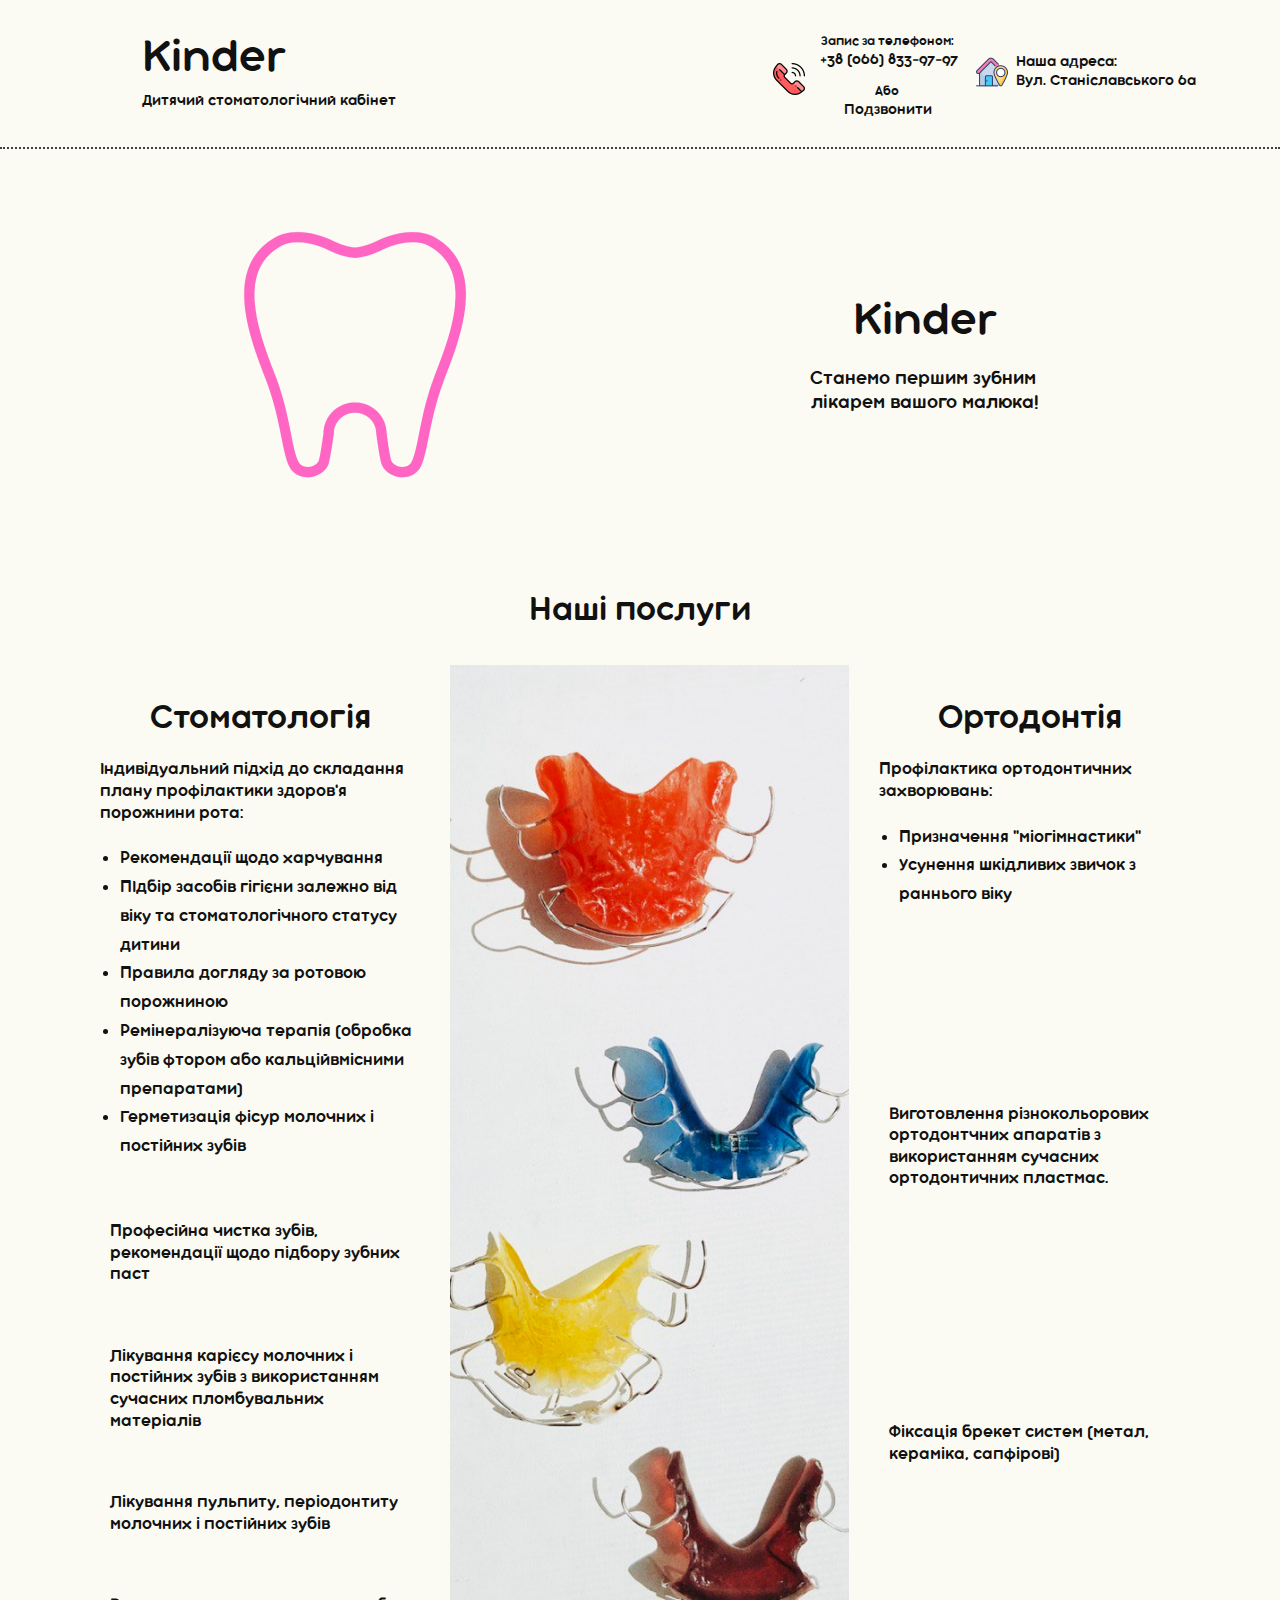
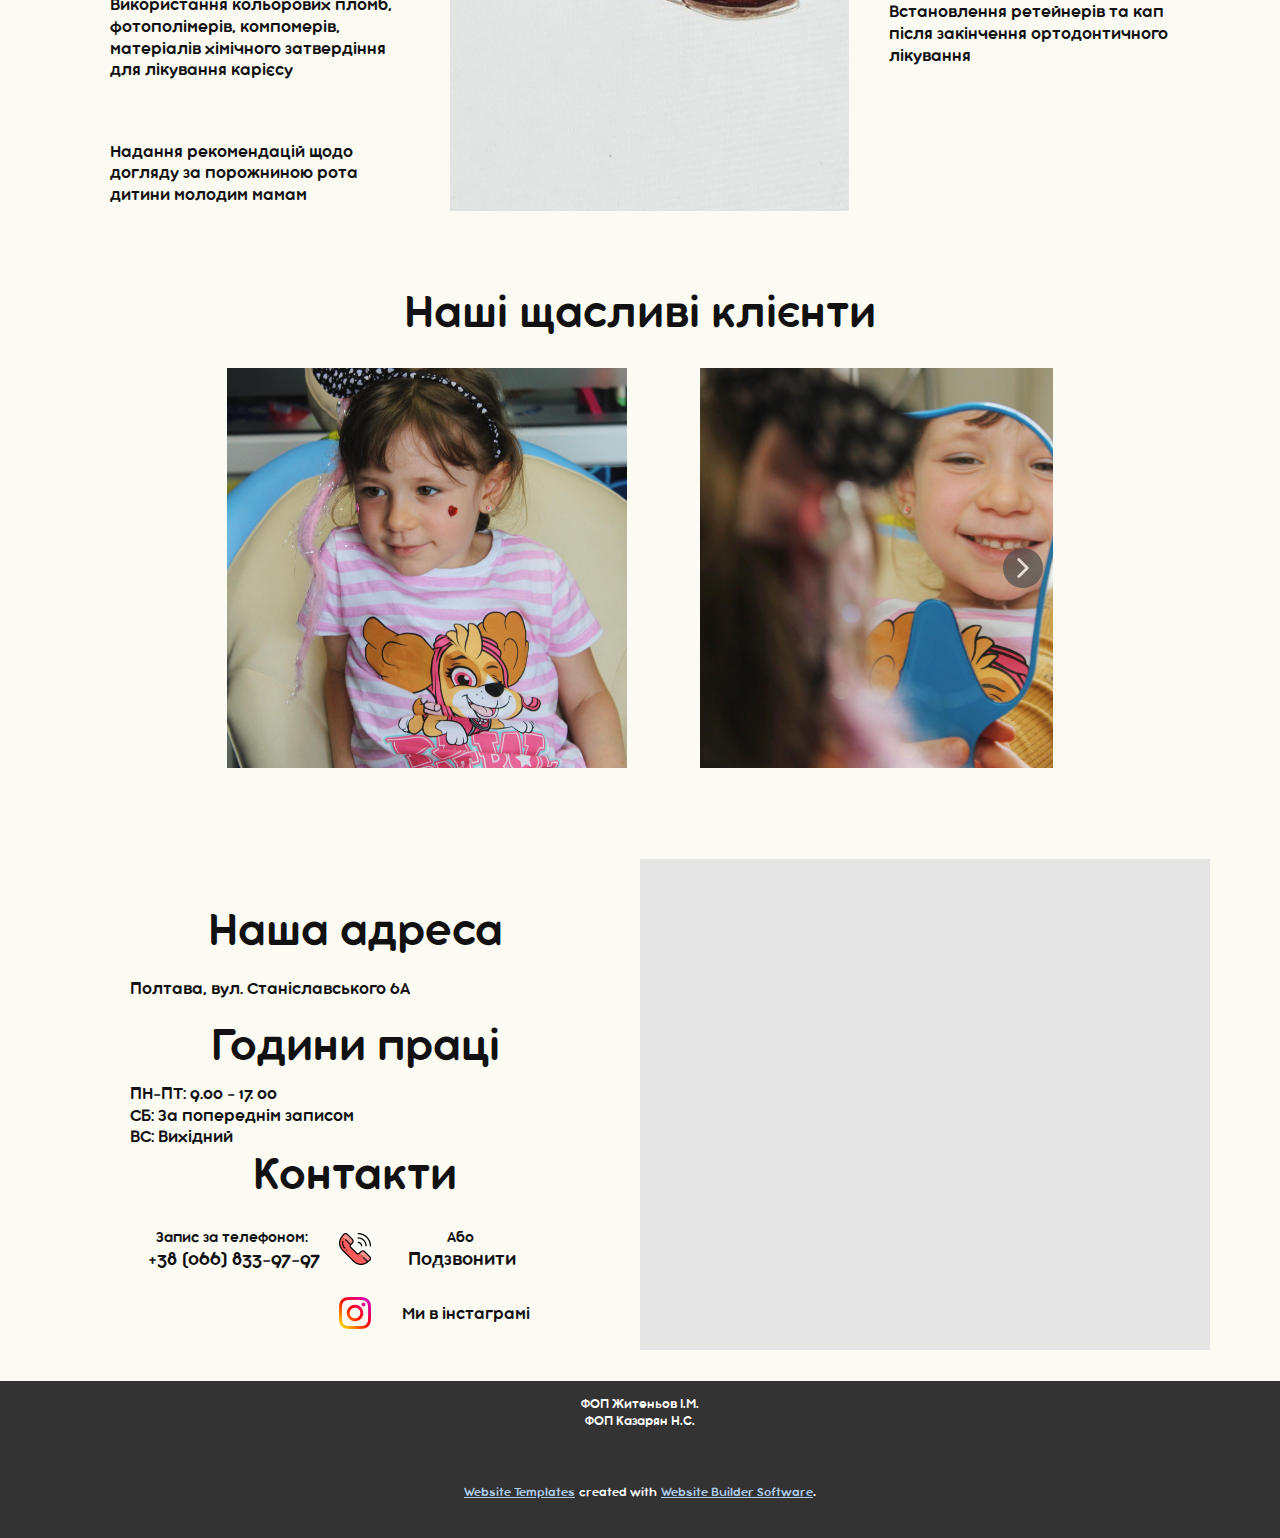
==== index.html @ f404bdfe "Kinder pl new V1.0" ====
<!DOCTYPE html>
<html style="font-size: 16px;" lang="en"><head>
    <meta name="viewport" content="width=device-width, initial-scale=1.0">
    <meta charset="utf-8">
    <meta name="keywords" content="Kinder">
    <meta name="description" content="">
    <title>Page 1</title>
    <link rel="stylesheet" href="nicepage.css" media="screen">
<link rel="stylesheet" href="Page-1.css" media="screen">
    <script class="u-script" type="text/javascript" src="jquery.js" defer=""></script>
    <script class="u-script" type="text/javascript" src="nicepage.js" defer=""></script>
    <meta name="generator" content="Nicepage 5.12.7, nicepage.com">
    
    
    
    
    
    
    <script type="application/ld+json">{
		"@context": "http://schema.org",
		"@type": "Organization",
		"name": ""
}</script>
    <meta name="theme-color" content="#478ac9">
    <meta property="og:title" content="Page 1">
    <meta property="og:type" content="website">
  <meta data-intl-tel-input-cdn-path="intlTelInput/"></head>
  <body data-home-page="Page-1.html" data-home-page-title="Page 1" class="u-body u-custom-color-1 u-xl-mode" data-lang="en"><header class="u-border-2 u-border-grey-75 u-border-no-left u-border-no-right u-border-no-top u-clearfix u-custom-color-1 u-header u-header" id="sec-b100" data-animation-name="" data-animation-duration="0" data-animation-delay="0" data-animation-direction=""><div class="u-clearfix u-sheet u-sheet-1">
        <h2 class="u-text u-text-default u-text-1">Kinder</h2>
        <a href="tel:+380668339797" class="u-active-none u-border-hover-grey-75 u-border-none u-btn u-button-style u-hover-none u-none u-text-body-color u-btn-1">
          <span style="font-size: 0.875rem;">Запис за телефоном:</span>&nbsp;<br>+38 (066) 833-97-97
        </a>
        <p class="u-text u-text-default u-text-2">
          <a class="u-active-none u-border-none u-btn u-button-link u-button-style u-hover-none u-none u-text-body-color u-btn-2" href="Page-1.html#sec-771d"> Наша адреса:&nbsp;<br>Вул. Станіславського 6а
          </a>
        </p><span class="u-file-icon u-icon u-icon-1"><img src="images/10205841.png" alt=""></span><span class="u-file-icon u-icon u-icon-2" data-href="tel:+380668339797"><img src="images/719703.png" alt=""></span>
        <a href="tel:+380668339797" class="u-active-none u-border-none u-btn u-button-style u-hidden-sm u-hidden-xs u-hover-none u-none u-text-body-color u-btn-3">
          <span style="font-size: 0.875rem;">Або&nbsp;</span>
          <br>Подзвонити
        </a>
        <p class="u-text u-text-default u-text-3">Дитячий стоматологічний кабінет</p>
      </div><style class="u-sticky-style" data-style-id="aad6">.u-sticky-fixed.u-sticky-aad6:before, .u-body.u-sticky-fixed .u-sticky-aad6:before {
borders: top right bottom left !important
}</style></header>
    <section class="u-clearfix u-section-1" id="sec-a905">
      <div class="u-clearfix u-sheet u-valign-middle-sm u-valign-middle-xs u-sheet-1">
        <div class="u-clearfix u-expanded-width u-gutter-0 u-layout-wrap u-layout-wrap-1">
          <div class="u-layout">
            <div class="u-layout-row">
              <div class="u-container-align-center-lg u-container-align-center-md u-container-align-center-sm u-container-align-center-xl u-container-style u-layout-cell u-size-30 u-layout-cell-1">
                <div class="u-container-layout u-container-layout-1">
                  <img class="u-image u-image-contain u-image-default u-preserve-proportions u-image-1" src="images/Untitleddesign2-PhotoRoom.png-PhotoRoom.png" alt="" data-image-width="500" data-image-height="500">
                </div>
              </div>
              <div class="u-container-style u-layout-cell u-size-30 u-layout-cell-2">
                <div class="u-container-layout u-container-layout-2">
                  <h2 class="u-align-center u-text u-text-default u-text-1">Kinder</h2>
                  <p class="u-align-center u-text u-text-default u-text-2">Станемо першим зубним&nbsp;<br>лікарем вашого малюка!
                  </p>
                </div>
              </div>
            </div>
          </div>
        </div>
      </div>
    </section>
    <section class="u-clearfix u-custom-color-1 u-section-2" id="sec-3118">
      <div class="u-clearfix u-sheet u-sheet-1">
        <h3 class="u-align-center u-text u-text-1">Наші послуги</h3>
        <div class="u-clearfix u-expanded-width u-gutter-0 u-layout-wrap u-layout-wrap-1">
          <div class="u-layout">
            <div class="u-layout-row">
              <div class="u-size-20">
                <div class="u-layout-col">
                  <div class="u-container-style u-layout-cell u-size-10 u-layout-cell-1">
                    <div class="u-container-layout u-valign-top-lg u-valign-top-md u-valign-top-xl u-container-layout-1">
                      <h3 class="u-align-center u-text u-text-default-lg u-text-default-md u-text-default-xl u-text-2">Стоматологія</h3>
                      <p class="u-align-left u-text u-text-3">Індивідуальний підхід до складання плану профілактики здоров'я порожнини рота:</p>
                      <ul class="u-align-left u-text u-text-4">
                        <li>Рекомендації щодо харчування</li>
                        <li>ПІдбір засобів гігієни залежно від віку та стоматологічного статусу дитини</li>
                        <li>Правила догляду за ротовою порожниною</li>
                        <li>Ремінералізуюча терапія (обробка зубів фтором або кальційвмісними препаратами)&nbsp;</li>
                        <li>Герметизація фісур молочних і постійних зубів</li>
                      </ul>
                    </div>
                  </div>
                  <div class="u-align-left u-container-style u-layout-cell u-size-10 u-layout-cell-2">
                    <div class="u-container-layout u-container-layout-2">
                      <p class="u-text u-text-5">Професійна чистка зубів, рекомендації щодо підбору зубних паст</p>
                    </div>
                  </div>
                  <div class="u-align-left u-container-style u-layout-cell u-size-10 u-layout-cell-3">
                    <div class="u-container-layout u-container-layout-3">
                      <p class="u-text u-text-6">Лікування карієсу молочних і постійних зубів з використанням сучасних пломбувальних матеріалів</p>
                    </div>
                  </div>
                  <div class="u-align-left u-container-style u-layout-cell u-size-10 u-layout-cell-4">
                    <div class="u-container-layout u-container-layout-4">
                      <p class="u-text u-text-7">Лікування пульпиту, періодонтиту молочних і постійних зубів</p>
                    </div>
                  </div>
                  <div class="u-align-left u-container-style u-layout-cell u-size-10 u-layout-cell-5">
                    <div class="u-container-layout u-container-layout-5">
                      <p class="u-text u-text-8">Використання кольорових пломб, фотополімерів, компомерів, матеріалів хімічного затвердіння для лікування карієсу</p>
                    </div>
                  </div>
                  <div class="u-align-left u-container-style u-layout-cell u-size-10 u-layout-cell-6">
                    <div class="u-container-layout u-container-layout-6">
                      <p class="u-text u-text-9">Надання рекомендацій щодо догляду за порожниною рота дитини молодим мамам</p>
                    </div>
                  </div>
                </div>
              </div>
              <div class="u-size-20-md u-size-20-sm u-size-20-xs u-size-21-lg u-size-21-xl">
                <div class="u-layout-col">
                  <div class="u-container-align-center u-container-style u-image u-layout-cell u-size-23-md u-size-23-sm u-size-23-xs u-size-60-lg u-size-60-xl u-image-1" data-image-width="720" data-image-height="1280">
                    <div class="u-container-layout u-container-layout-7"></div>
                  </div>
                </div>
              </div>
              <div class="u-size-19-lg u-size-19-xl u-size-20-md u-size-20-sm u-size-20-xs">
                <div class="u-layout-col">
                  <div class="u-container-style u-layout-cell u-size-15-lg u-size-15-xl u-size-52-md u-size-52-sm u-size-52-xs u-layout-cell-8">
                    <div class="u-container-layout u-container-layout-8">
                      <h3 class="u-align-center u-text u-text-default u-text-10">Ортодонтія</h3>
                      <p class="u-align-left u-text u-text-11">Профілактика ортодонтичних захворювань:&nbsp;<br>
                      </p>
                      <ul class="u-text u-text-12">
                        <li>Призначення "міогімнастики"</li>
                        <li>Усунення шкідливих звичок з раннього віку</li>
                      </ul>
                    </div>
                  </div>
                  <div class="u-align-left u-container-style u-layout-cell u-size-15-lg u-size-15-xl u-size-52-md u-size-52-sm u-size-52-xs u-layout-cell-9">
                    <div class="u-container-layout u-valign-top-sm u-valign-top-xs u-container-layout-9">
                      <p class="u-text u-text-13">Виготовлення різнокольорових ортодонтчних апаратів з використанням сучасних ортодонтичних пластмас.&nbsp;</p>
                    </div>
                  </div>
                  <div class="u-align-left u-container-style u-layout-cell u-size-15-lg u-size-15-xl u-size-52-md u-size-52-sm u-size-52-xs u-layout-cell-10">
                    <div class="u-container-layout u-valign-middle-lg u-valign-middle-md u-valign-middle-xl u-valign-top-sm u-container-layout-10">
                      <p class="u-text u-text-14">Фіксація брекет систем (метал, кераміка, сапфірові)&nbsp;<br>
                      </p>
                    </div>
                  </div>
                  <div class="u-align-left u-container-style u-layout-cell u-size-15-lg u-size-15-xl u-size-52-md u-size-52-sm u-size-52-xs u-layout-cell-11">
                    <div class="u-container-layout u-valign-top-xs u-container-layout-11">
                      <p class="u-text u-text-15">Встановлення ретейнерів та кап після закінчення ортодонтичного лікування</p>
                    </div>
                  </div>
                </div>
              </div>
            </div>
          </div>
        </div>
      </div>
    </section>
    <section class="u-align-center u-clearfix u-hidden-md u-section-3" id="sec-0474">
      <div class="u-clearfix u-sheet u-valign-bottom-md u-sheet-1">
        <h2 class="u-text u-text-default-lg u-text-default-md u-text-default-xl u-text-1">Наші щасливі клієнти</h2>
        <div class="u-align-center u-expanded-width-xs u-gallery u-layout-horizontal u-lightbox u-no-transition u-show-text-on-hover u-gallery-1" id="carousel-555a">
          <div class="u-gallery-inner u-gallery-inner-1" role="listbox"><div class="u-effect-fade u-effect-hover-zoom u-gallery-item u-gallery-item-1"><div class="u-back-slide" data-image-width="1440" data-image-height="1440"><img class="u-back-image u-back-image-1" src="images/354027759_279350787801307_8703280184714637219_n.jpg">
</div><div class="u-align-center-md u-align-center-sm u-align-center-xs u-container-align-center u-over-slide u-shading u-valign-bottom-md u-valign-bottom-sm u-valign-bottom-xs u-over-slide-1"></div>
</div><div class="u-effect-fade u-effect-hover-zoom u-gallery-item u-gallery-item-2"><div class="u-back-slide" data-image-width="1440" data-image-height="1440"><img class="u-back-image u-back-image-2" src="images/354556672_668059748486864_1466389338122164126_n.jpg">
</div><div class="u-align-center-md u-align-center-sm u-align-center-xs u-container-align-center u-over-slide u-shading u-valign-bottom-md u-valign-bottom-sm u-valign-bottom-xs u-over-slide-2"></div>
</div><div class="u-effect-fade u-effect-hover-zoom u-gallery-item u-gallery-item-3"><div class="u-back-slide" data-image-width="1440" data-image-height="1440"><img class="u-back-image u-back-image-3" src="images/283132141_970136013661533_9038406328041150083_n.jpg">
</div><div class="u-align-center-md u-align-center-sm u-align-center-xs u-container-align-center u-over-slide u-shading u-valign-bottom-md u-valign-bottom-sm u-valign-bottom-xs u-over-slide-3"></div>
</div><div class="u-effect-fade u-effect-hover-zoom u-gallery-item u-gallery-item-4"><div class="u-back-slide" data-image-width="1440" data-image-height="1440"><img class="u-back-image u-back-image-4" src="images/311135910_198123935948560_5092618192295646542_n.jpg">
</div><div class="u-align-center-md u-align-center-sm u-align-center-xs u-container-align-center u-over-slide u-shading u-valign-bottom-md u-valign-bottom-sm u-valign-bottom-xs u-over-slide-4"></div>
</div><div class="u-effect-fade u-effect-hover-zoom u-gallery-item u-gallery-item-5"><div class="u-back-slide" data-image-width="1440" data-image-height="1440"><img class="u-back-image u-back-image-5" src="images/338690651_6100679519974961_8354238262754269760_n.jpg">
</div><div class="u-align-center-md u-align-center-sm u-align-center-xs u-container-align-center u-over-slide u-shading u-valign-bottom-md u-valign-bottom-sm u-valign-bottom-xs u-over-slide-5"></div>
</div><div class="u-effect-fade u-effect-hover-zoom u-gallery-item u-gallery-item-6"><div class="u-back-slide" data-image-width="1440" data-image-height="1440"><img class="u-back-image u-back-image-6" src="images/241691549_375927280748869_4171497187232816584_n.jpg">
</div><div class="u-align-center-md u-align-center-sm u-align-center-xs u-container-align-center u-over-slide u-shading u-valign-bottom-md u-valign-bottom-sm u-valign-bottom-xs u-over-slide-6"></div>
</div></div>
          <a class="u-absolute-vcenter u-gallery-nav u-gallery-nav-prev u-grey-70 u-icon-circle u-opacity u-opacity-70 u-spacing-10 u-text-white u-gallery-nav-1" href="#" role="button">
            <span aria-hidden="true">
              <svg viewBox="0 0 451.847 451.847"><path d="M97.141,225.92c0-8.095,3.091-16.192,9.259-22.366L300.689,9.27c12.359-12.359,32.397-12.359,44.751,0
c12.354,12.354,12.354,32.388,0,44.748L173.525,225.92l171.903,171.909c12.354,12.354,12.354,32.391,0,44.744
c-12.354,12.365-32.386,12.365-44.745,0l-194.29-194.281C100.226,242.115,97.141,234.018,97.141,225.92z"></path></svg>
            </span>
            <span class="sr-only">
              <svg viewBox="0 0 451.847 451.847"><path d="M97.141,225.92c0-8.095,3.091-16.192,9.259-22.366L300.689,9.27c12.359-12.359,32.397-12.359,44.751,0
c12.354,12.354,12.354,32.388,0,44.748L173.525,225.92l171.903,171.909c12.354,12.354,12.354,32.391,0,44.744
c-12.354,12.365-32.386,12.365-44.745,0l-194.29-194.281C100.226,242.115,97.141,234.018,97.141,225.92z"></path></svg>
            </span>
          </a>
          <a class="u-absolute-vcenter u-gallery-nav u-gallery-nav-next u-grey-70 u-icon-circle u-opacity u-opacity-70 u-spacing-10 u-text-white u-gallery-nav-2" href="#" role="button">
            <span aria-hidden="true">
              <svg viewBox="0 0 451.846 451.847"><path d="M345.441,248.292L151.154,442.573c-12.359,12.365-32.397,12.365-44.75,0c-12.354-12.354-12.354-32.391,0-44.744
L278.318,225.92L106.409,54.017c-12.354-12.359-12.354-32.394,0-44.748c12.354-12.359,32.391-12.359,44.75,0l194.287,194.284
c6.177,6.18,9.262,14.271,9.262,22.366C354.708,234.018,351.617,242.115,345.441,248.292z"></path></svg>
            </span>
            <span class="sr-only">
              <svg viewBox="0 0 451.846 451.847"><path d="M345.441,248.292L151.154,442.573c-12.359,12.365-32.397,12.365-44.75,0c-12.354-12.354-12.354-32.391,0-44.744
L278.318,225.92L106.409,54.017c-12.354-12.359-12.354-32.394,0-44.748c12.354-12.359,32.391-12.359,44.75,0l194.287,194.284
c6.177,6.18,9.262,14.271,9.262,22.366C354.708,234.018,351.617,242.115,345.441,248.292z"></path></svg>
            </span>
          </a>
        </div>
      </div>
    </section>
    <section class="u-clearfix u-section-4" id="sec-771d">
      <div class="u-clearfix u-sheet u-valign-middle-lg u-valign-middle-md u-valign-middle-xl u-sheet-1">
        <div class="u-clearfix u-expanded-width u-gutter-0 u-layout-spacing-vertical u-layout-wrap u-layout-wrap-1">
          <div class="u-gutter-0 u-layout">
            <div class="u-layout-row">
              <div class="u-size-30">
                <div class="u-layout-col">
                  <div class="u-align-left u-container-style u-custom-color-1 u-layout-cell u-left-cell u-size-60 u-layout-cell-1">
                    <div class="u-container-layout u-container-layout-1">
                      <h2 class="u-align-center u-text u-text-1">Наша адреса</h2>
                      <p class="u-text u-text-2">Полтава, вул. Станіславського 6А</p>
                      <h2 class="u-align-center u-text u-text-3">Години праці</h2>
                      <p class="u-text u-text-4">ПН-ПТ: 9.00 - 17. 00<br>СБ: За попереднім записом<br>ВС: Вихідний
                      </p>
                      <h2 class="u-align-center u-text u-text-5">Контакти</h2>
                      <a href="tel:+380668339797" class="u-active-none u-align-center u-border-hover-grey-75 u-border-none u-btn u-button-style u-hover-none u-none u-text-body-color u-btn-1">
                        <span style="font-size: 1rem;">Запис за телефоном:</span>
                        <span style="font-size: 1rem;">&nbsp;</span>
                        <br>
                        <span style="font-size: 1.25rem;">+38 (066) 833-97-97</span>
                      </a>
                      <a href="tel:+380668339797" class="u-active-none u-align-center u-border-none u-btn u-button-style u-hidden-xs u-hover-none u-none u-btn-2">
                        <span style="font-size: 1rem;">Або&nbsp;</span>
                        <span style="font-size: 1rem;">
                          <br>
                        </span>
                        <span style="font-size: 1.25rem;">Подзвонити</span>
                      </a><span class="u-align-center u-file-icon u-icon u-icon-1" data-href="tel:+380668339797"><img src="images/719703.png" alt=""></span><span class="u-file-icon u-icon u-icon-2" data-href="https://www.instagram.com/kinder_stomatologiya_pl/" data-target="_blank"><img src="images/1384063.png" alt=""></span>
                      <p class="u-align-center u-text u-text-default u-text-6">
                        <a href="https://www.instagram.com/kinder_stomatologiya_pl/" class="u-active-none u-border-none u-btn u-button-link u-button-style u-hover-none u-none u-text-body-color u-btn-3" target="_blank">Ми в інстаграмі</a>
                      </p>
                    </div>
                  </div>
                </div>
              </div>
              <div class="u-size-30">
                <div class="u-layout-row">
                  <div class="u-align-left u-container-style u-layout-cell u-right-cell u-size-60 u-layout-cell-2">
                    <div class="u-container-layout u-container-layout-2">
                      <div class="u-align-left u-expanded u-grey-10 u-map">
                        <div class="embed-responsive">
                          <iframe class="embed-responsive-item" src="https://maps.google.com/maps?output=embed&amp;q=Stanislavs'koho%20St%2C%206%D0%90%2C%20Poltava%2C%20Poltava%20Oblast%2C%2036000&amp;z=16&amp;t=m" data-map="[base64]"></iframe>
                        </div>
                      </div>
                    </div>
                  </div>
                </div>
              </div>
            </div>
          </div>
        </div>
      </div>
    </section>
    <style class="u-overlap-style">.u-overlap:not(.u-sticky-scroll) .u-header {
background-color: #fbfbf4 !important
}</style>
    
    
    <footer class="u-align-center u-clearfix u-footer u-grey-80 u-footer" id="sec-2fd0"><div class="u-clearfix u-sheet u-valign-middle u-sheet-1">
        <p class="u-small-text u-text u-text-variant u-text-1">ФОП Житеньов І.М.<br>ФОП Казарян Н.С.
        </p>
      </div></footer>
    <section class="u-backlink u-clearfix u-grey-80">
      <a class="u-link" href="https://nicepage.com/website-templates" target="_blank">
        <span>Website Templates</span>
      </a>
      <p class="u-text">
        <span>created with</span>
      </p>
      <a class="u-link" href="" target="_blank">
        <span>Website Builder Software</span>
      </a>. 
    </section>
  
</body></html>
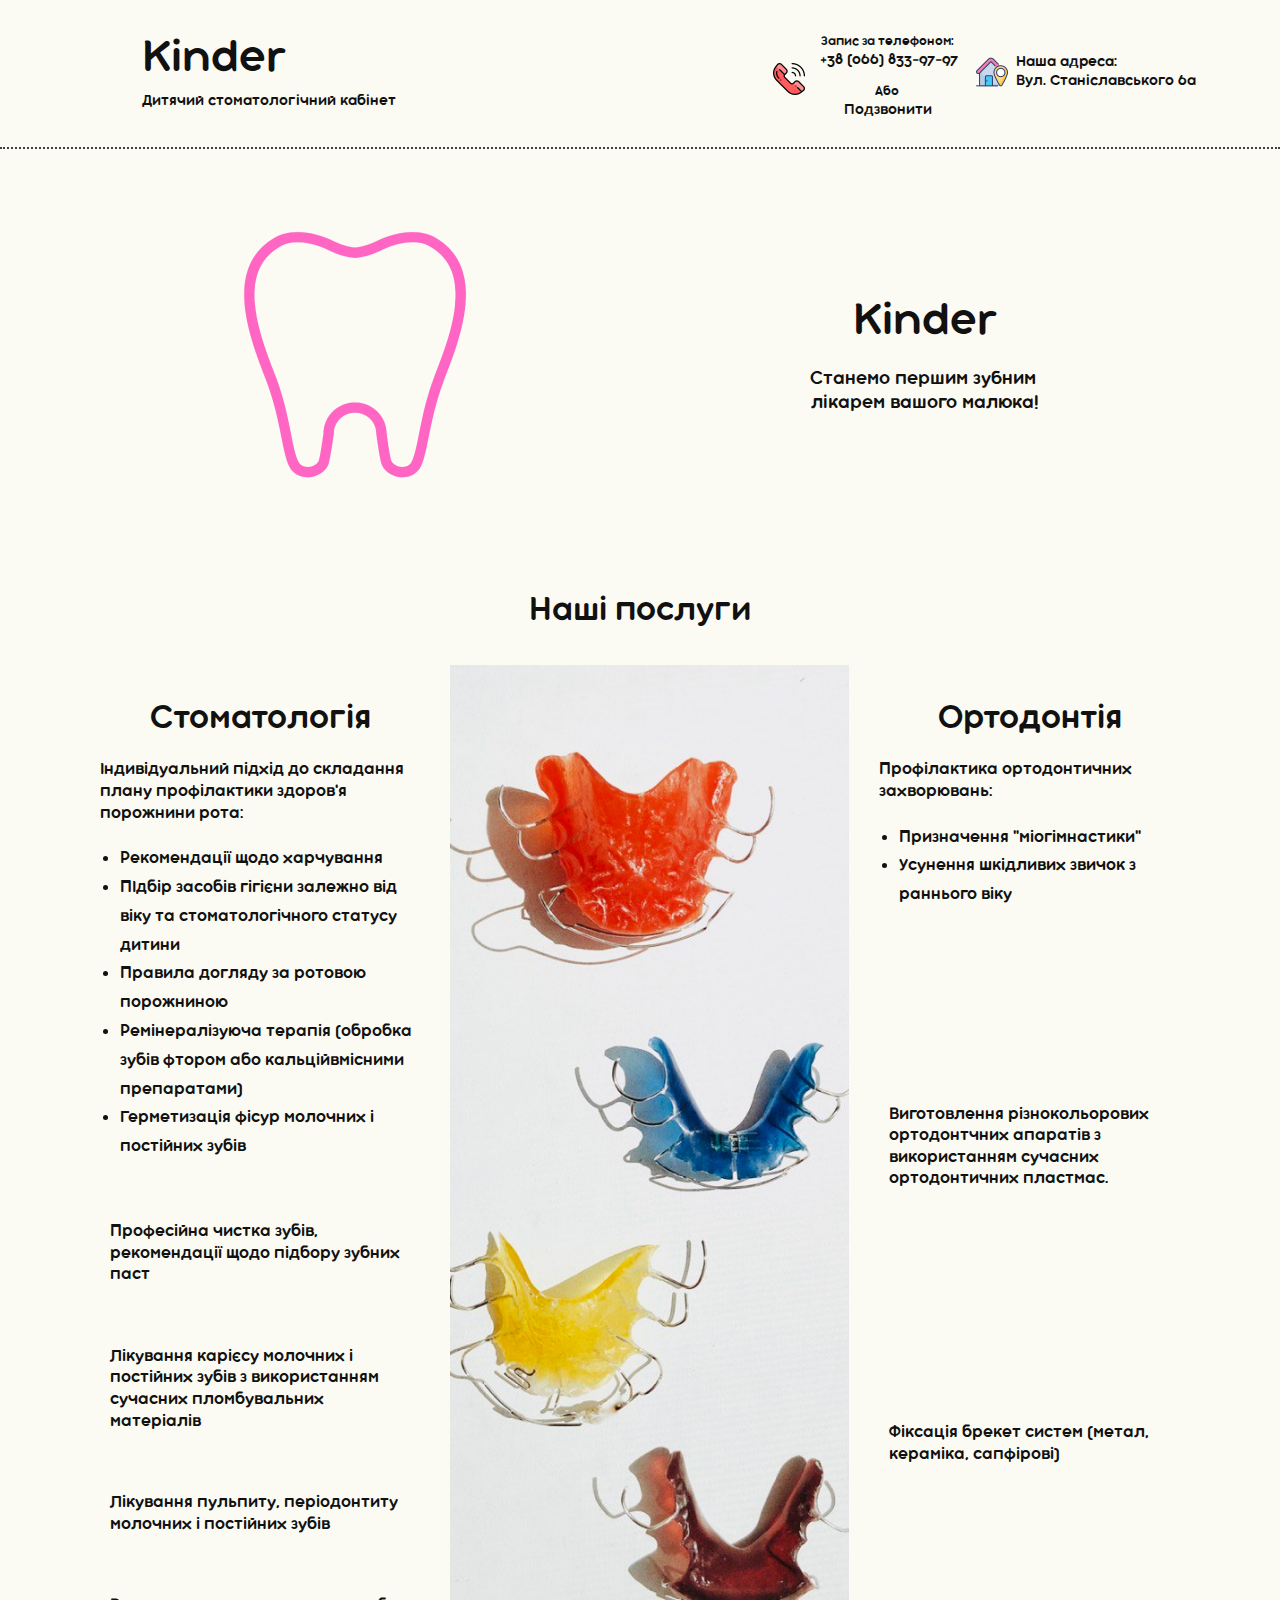
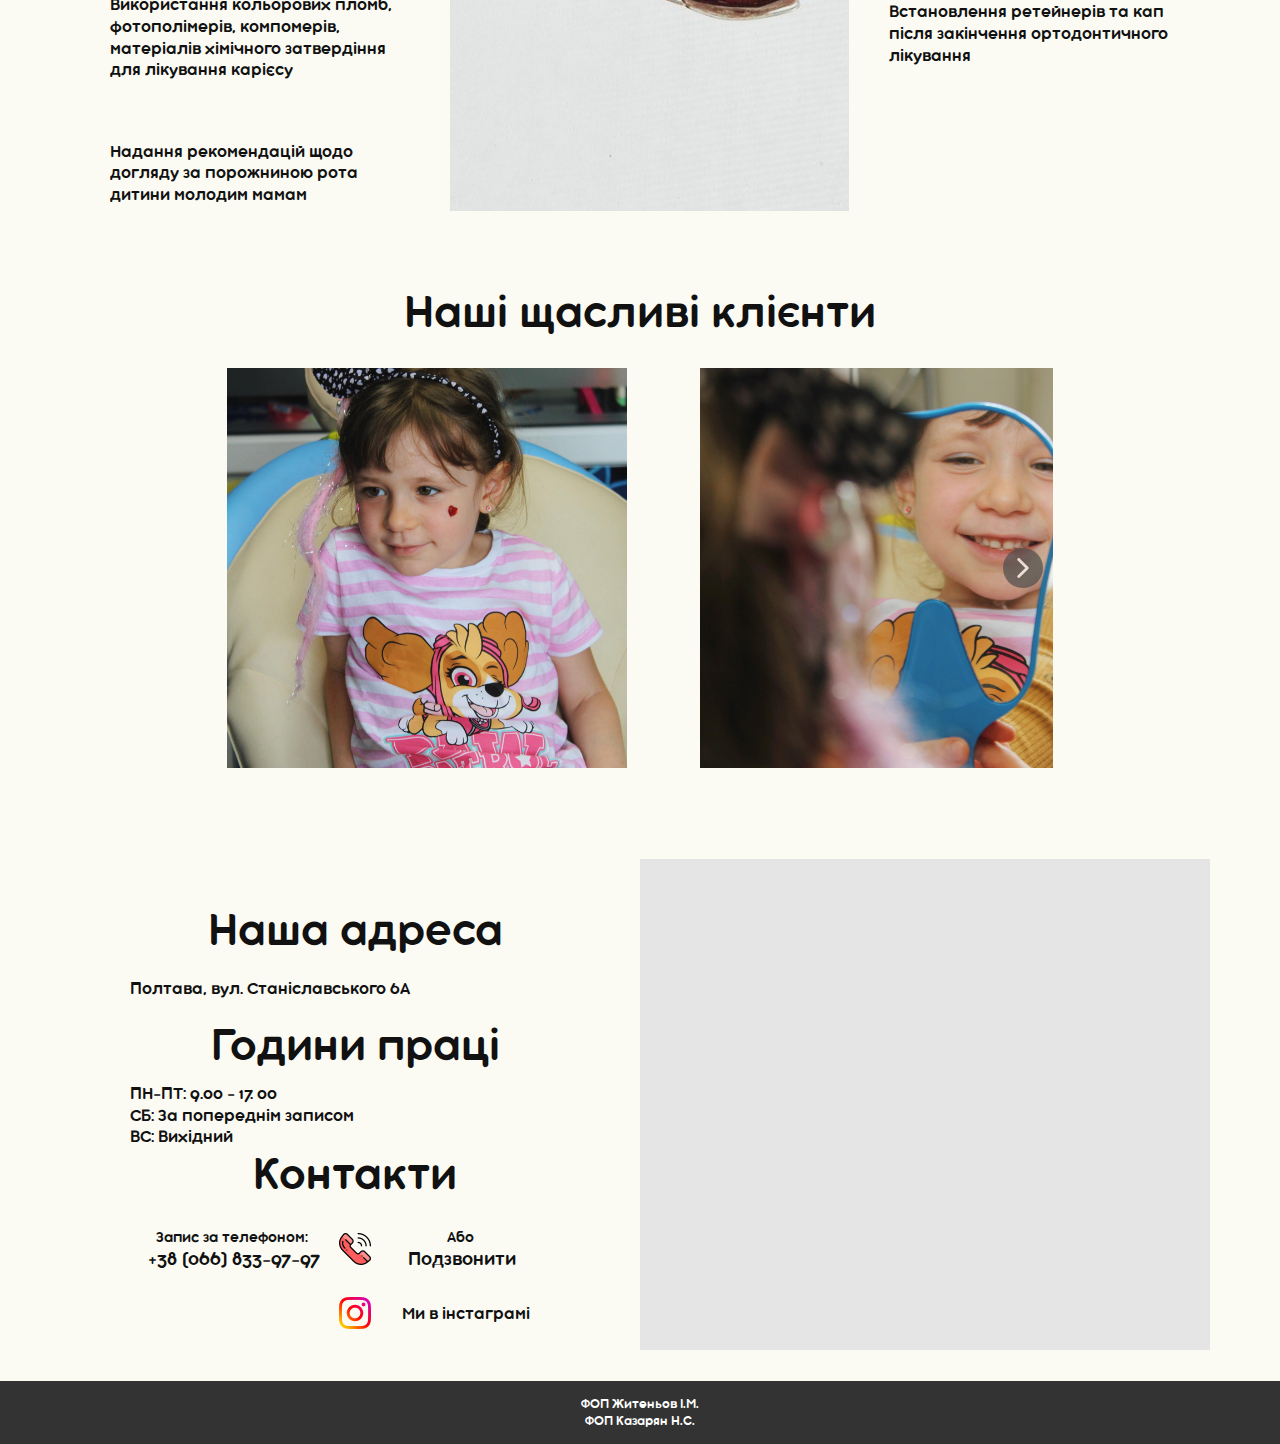
==== commit ec95719a: "Update index.html" ====
--- a/index.html
+++ b/index.html
@@ -261,16 +261,5 @@
         <p class="u-small-text u-text u-text-variant u-text-1">ФОП Житеньов І.М.<br>ФОП Казарян Н.С.
         </p>
       </div></footer>
-    <section class="u-backlink u-clearfix u-grey-80">
-      <a class="u-link" href="https://nicepage.com/website-templates" target="_blank">
-        <span>Website Templates</span>
-      </a>
-      <p class="u-text">
-        <span>created with</span>
-      </p>
-      <a class="u-link" href="" target="_blank">
-        <span>Website Builder Software</span>
-      </a>. 
-    </section>
-  
+
 </body></html>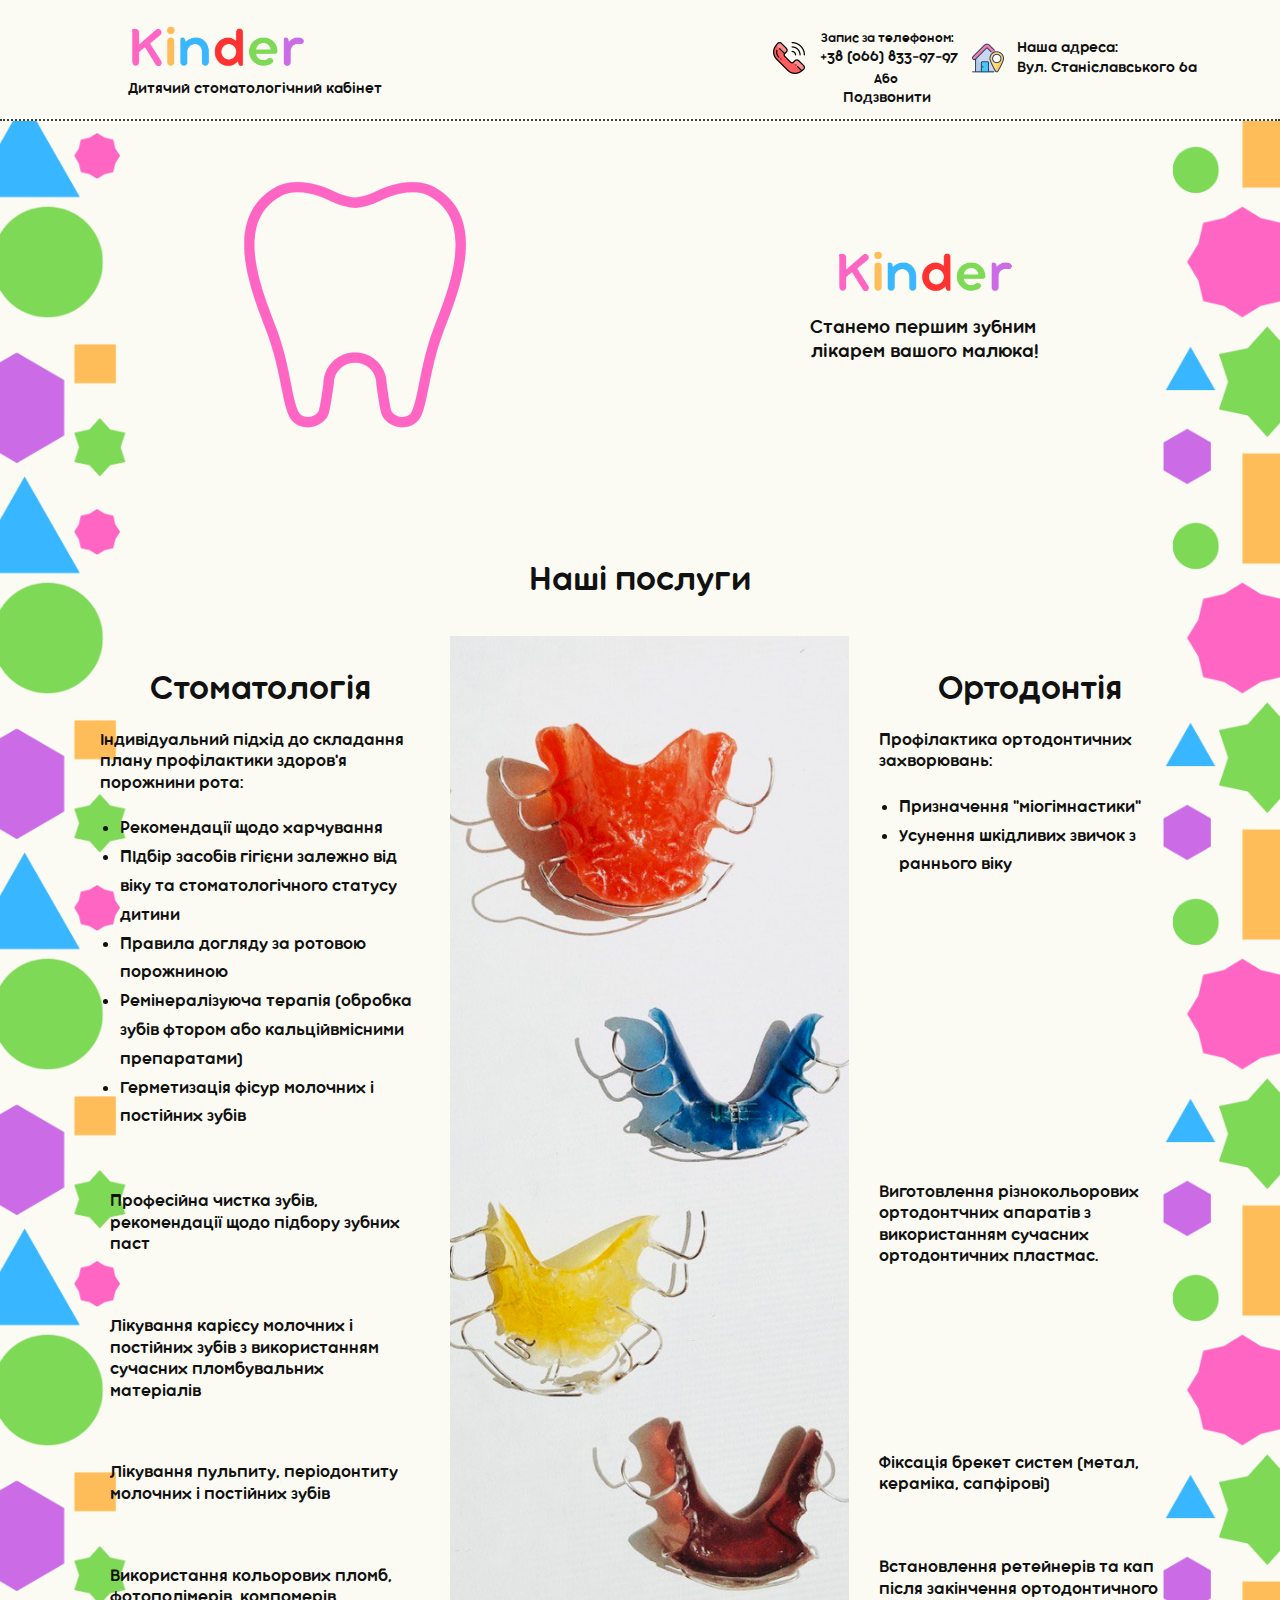
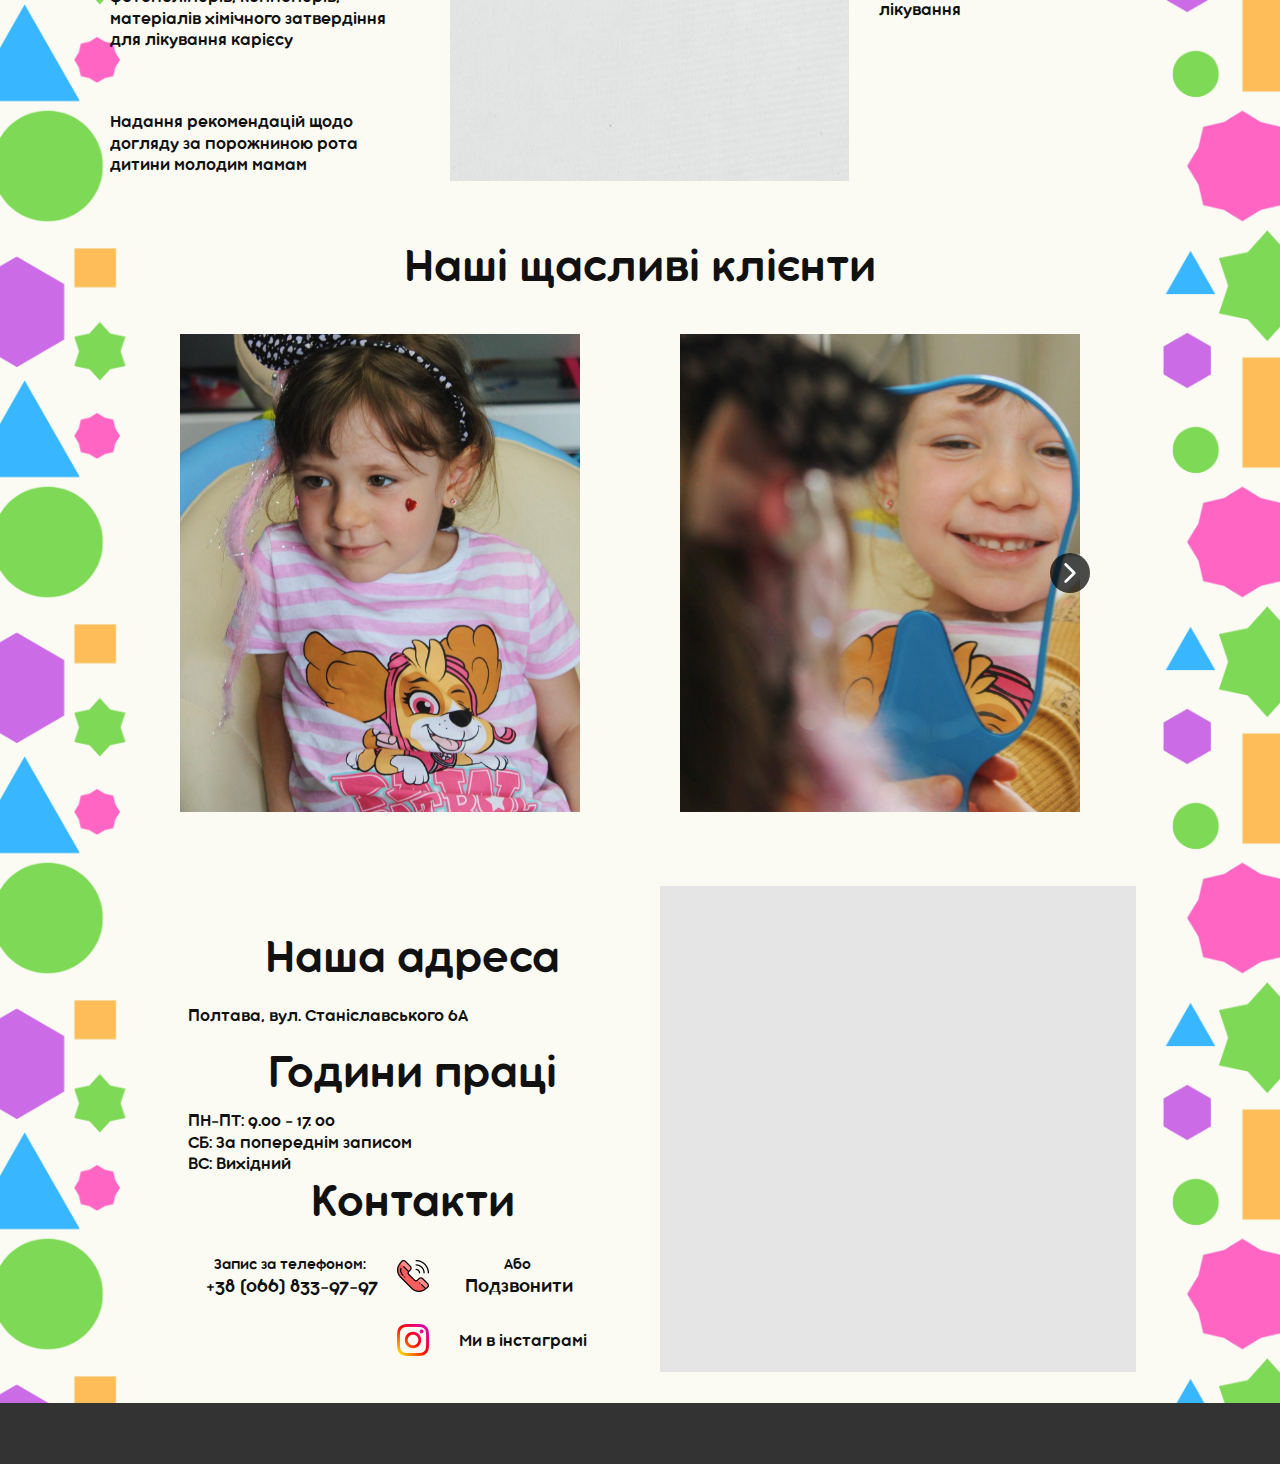
==== commit aaa8f255: "V2.0" ====
--- a/index.html
+++ b/index.html
@@ -3,13 +3,18 @@
     <meta name="viewport" content="width=device-width, initial-scale=1.0">
     <meta charset="utf-8">
     <meta name="keywords" content="Kinder">
-    <meta name="description" content="">
-    <title>Page 1</title>
+    <meta name="description" content="Kinder - стоматологія і ортодонтія для ваших дітей. Забезпечимо професійний підхід до дитини  і лікування будь-якої зубної проблеми.">
+    <title>Дитячий стоматологічний кабінет Kinder</title>
+    <link rel="icon" src="favicon.ico">
     <link rel="stylesheet" href="nicepage.css" media="screen">
-<link rel="stylesheet" href="Page-1.css" media="screen">
+<link rel="stylesheet" href="Main-page.css" media="screen">
     <script class="u-script" type="text/javascript" src="jquery.js" defer=""></script>
     <script class="u-script" type="text/javascript" src="nicepage.js" defer=""></script>
     <meta name="generator" content="Nicepage 5.12.7, nicepage.com">
+    <meta property="og:title" content="Kinder - дитяча стоматологія">
+    <meta property="og:description" content="Kinder - стоматологія і ортодонтія для ваших дітей. Забезпечимо професійний підхід до дитини і лікування будь-якої зубної проблеми.">
+    <meta property="og:image" content="images/photo_2023-07-03_12-57-31.jpg">
+    <meta property="og:url" content="kinder.pl.ua">
     
     
     
@@ -19,26 +24,25 @@
     <script type="application/ld+json">{
 		"@context": "http://schema.org",
 		"@type": "Organization",
-		"name": ""
+		"name": "Site1"
 }</script>
     <meta name="theme-color" content="#478ac9">
-    <meta property="og:title" content="Page 1">
     <meta property="og:type" content="website">
   <meta data-intl-tel-input-cdn-path="intlTelInput/"></head>
-  <body data-home-page="Page-1.html" data-home-page-title="Page 1" class="u-body u-custom-color-1 u-xl-mode" data-lang="en"><header class="u-border-2 u-border-grey-75 u-border-no-left u-border-no-right u-border-no-top u-clearfix u-custom-color-1 u-header u-header" id="sec-b100" data-animation-name="" data-animation-duration="0" data-animation-delay="0" data-animation-direction=""><div class="u-clearfix u-sheet u-sheet-1">
-        <h2 class="u-text u-text-default u-text-1">Kinder</h2>
+  <body data-home-page="Main-page.html" data-home-page-title="Main page" class="u-body u-image u-image-contain u-xl-mode" data-lang="en" style="background-position: 50% 50%; background-attachment: scroll; background-image: url(&quot;images/Untitleddesign4.png&quot;);"><header class="u-border-2 u-border-grey-75 u-border-no-left u-border-no-right u-border-no-top u-clearfix u-custom-color-1 u-header u-header" id="sec-b100" data-animation-name="" data-animation-duration="0" data-animation-delay="0" data-animation-direction=""><div class="u-clearfix u-sheet u-sheet-1">
         <a href="tel:+380668339797" class="u-active-none u-border-hover-grey-75 u-border-none u-btn u-button-style u-hover-none u-none u-text-body-color u-btn-1">
           <span style="font-size: 0.875rem;">Запис за телефоном:</span>&nbsp;<br>+38 (066) 833-97-97
         </a>
-        <p class="u-text u-text-default u-text-2">
-          <a class="u-active-none u-border-none u-btn u-button-link u-button-style u-hover-none u-none u-text-body-color u-btn-2" href="Page-1.html#sec-771d"> Наша адреса:&nbsp;<br>Вул. Станіславського 6а
+        <p class="u-text u-text-default u-text-1">
+          <a class="u-active-none u-border-none u-btn u-button-link u-button-style u-hover-none u-none u-text-body-color u-btn-2" href="Main-page.html#sec-771d"> Наша адреса:&nbsp;<br>Вул. Станіславського 6а
           </a>
         </p><span class="u-file-icon u-icon u-icon-1"><img src="images/10205841.png" alt=""></span><span class="u-file-icon u-icon u-icon-2" data-href="tel:+380668339797"><img src="images/719703.png" alt=""></span>
         <a href="tel:+380668339797" class="u-active-none u-border-none u-btn u-button-style u-hidden-sm u-hidden-xs u-hover-none u-none u-text-body-color u-btn-3">
           <span style="font-size: 0.875rem;">Або&nbsp;</span>
           <br>Подзвонити
         </a>
-        <p class="u-text u-text-default u-text-3">Дитячий стоматологічний кабінет</p>
+        <p class="u-text u-text-default u-text-2">Дитячий стоматологічний кабінет</p>
+        <img class="u-image u-image-default u-image-1" src="images/shot_230705_000042.png" alt="" data-image-width="303" data-image-height="72">
       </div><style class="u-sticky-style" data-style-id="aad6">.u-sticky-fixed.u-sticky-aad6:before, .u-body.u-sticky-fixed .u-sticky-aad6:before {
 borders: top right bottom left !important
 }</style></header>
@@ -47,15 +51,15 @@
         <div class="u-clearfix u-expanded-width u-gutter-0 u-layout-wrap u-layout-wrap-1">
           <div class="u-layout">
             <div class="u-layout-row">
-              <div class="u-container-align-center-lg u-container-align-center-md u-container-align-center-sm u-container-align-center-xl u-container-style u-layout-cell u-size-30 u-layout-cell-1">
-                <div class="u-container-layout u-container-layout-1">
+              <div class="u-container-align-center u-container-style u-layout-cell u-size-30 u-layout-cell-1">
+                <div class="u-container-layout u-valign-top-sm u-valign-top-xs u-container-layout-1">
                   <img class="u-image u-image-contain u-image-default u-preserve-proportions u-image-1" src="images/Untitleddesign2-PhotoRoom.png-PhotoRoom.png" alt="" data-image-width="500" data-image-height="500">
                 </div>
               </div>
               <div class="u-container-style u-layout-cell u-size-30 u-layout-cell-2">
                 <div class="u-container-layout u-container-layout-2">
-                  <h2 class="u-align-center u-text u-text-default u-text-1">Kinder</h2>
-                  <p class="u-align-center u-text u-text-default u-text-2">Станемо першим зубним&nbsp;<br>лікарем вашого малюка!
+                  <img class="u-image u-image-default u-preserve-proportions u-image-2" src="images/shot_230705_000042.png" alt="" data-image-width="303" data-image-height="72">
+                  <p class="u-align-center u-text u-text-default u-text-1">Станемо першим зубним&nbsp;<br>лікарем вашого малюка!
                   </p>
                 </div>
               </div>
@@ -64,17 +68,17 @@
         </div>
       </div>
     </section>
-    <section class="u-clearfix u-custom-color-1 u-section-2" id="sec-3118">
+    <section class="skrollable u-clearfix u-section-2" id="sec-3118">
       <div class="u-clearfix u-sheet u-sheet-1">
         <h3 class="u-align-center u-text u-text-1">Наші послуги</h3>
-        <div class="u-clearfix u-expanded-width u-gutter-0 u-layout-wrap u-layout-wrap-1">
+        <div class="u-align-center-sm u-align-center-xs u-clearfix u-expanded-width-xl u-gutter-0 u-layout-wrap u-layout-wrap-1">
           <div class="u-layout">
             <div class="u-layout-row">
               <div class="u-size-20">
                 <div class="u-layout-col">
                   <div class="u-container-style u-layout-cell u-size-10 u-layout-cell-1">
-                    <div class="u-container-layout u-valign-top-lg u-valign-top-md u-valign-top-xl u-container-layout-1">
-                      <h3 class="u-align-center u-text u-text-default-lg u-text-default-md u-text-default-xl u-text-2">Стоматологія</h3>
+                    <div class="u-container-layout u-valign-top u-container-layout-1">
+                      <h3 class="u-align-center u-text u-text-default u-text-2">Стоматологія</h3>
                       <p class="u-align-left u-text u-text-3">Індивідуальний підхід до складання плану профілактики здоров'я порожнини рота:</p>
                       <ul class="u-align-left u-text u-text-4">
                         <li>Рекомендації щодо харчування</li>
@@ -114,14 +118,14 @@
               </div>
               <div class="u-size-20-md u-size-20-sm u-size-20-xs u-size-21-lg u-size-21-xl">
                 <div class="u-layout-col">
-                  <div class="u-container-align-center u-container-style u-image u-layout-cell u-size-23-md u-size-23-sm u-size-23-xs u-size-60-lg u-size-60-xl u-image-1" data-image-width="720" data-image-height="1280">
+                  <div class="u-container-align-center u-container-style u-image u-layout-cell u-size-60 u-image-1" data-image-width="720" data-image-height="1280">
                     <div class="u-container-layout u-container-layout-7"></div>
                   </div>
                 </div>
               </div>
               <div class="u-size-19-lg u-size-19-xl u-size-20-md u-size-20-sm u-size-20-xs">
                 <div class="u-layout-col">
-                  <div class="u-container-style u-layout-cell u-size-15-lg u-size-15-xl u-size-52-md u-size-52-sm u-size-52-xs u-layout-cell-8">
+                  <div class="u-container-style u-layout-cell u-size-15 u-layout-cell-8">
                     <div class="u-container-layout u-container-layout-8">
                       <h3 class="u-align-center u-text u-text-default u-text-10">Ортодонтія</h3>
                       <p class="u-align-left u-text u-text-11">Профілактика ортодонтичних захворювань:&nbsp;<br>
@@ -132,20 +136,20 @@
                       </ul>
                     </div>
                   </div>
-                  <div class="u-align-left u-container-style u-layout-cell u-size-15-lg u-size-15-xl u-size-52-md u-size-52-sm u-size-52-xs u-layout-cell-9">
-                    <div class="u-container-layout u-valign-top-sm u-valign-top-xs u-container-layout-9">
-                      <p class="u-text u-text-13">Виготовлення різнокольорових ортодонтчних апаратів з використанням сучасних ортодонтичних пластмас.&nbsp;</p>
-                    </div>
-                  </div>
-                  <div class="u-align-left u-container-style u-layout-cell u-size-15-lg u-size-15-xl u-size-52-md u-size-52-sm u-size-52-xs u-layout-cell-10">
-                    <div class="u-container-layout u-valign-middle-lg u-valign-middle-md u-valign-middle-xl u-valign-top-sm u-container-layout-10">
-                      <p class="u-text u-text-14">Фіксація брекет систем (метал, кераміка, сапфірові)&nbsp;<br>
-                      </p>
-                    </div>
-                  </div>
-                  <div class="u-align-left u-container-style u-layout-cell u-size-15-lg u-size-15-xl u-size-52-md u-size-52-sm u-size-52-xs u-layout-cell-11">
-                    <div class="u-container-layout u-valign-top-xs u-container-layout-11">
-                      <p class="u-text u-text-15">Встановлення ретейнерів та кап після закінчення ортодонтичного лікування</p>
+                  <div class="u-align-left u-container-style u-layout-cell u-size-15 u-layout-cell-9">
+                    <div class="u-container-layout u-container-layout-9">
+                      <p class="u-align-left u-text u-text-13">Виготовлення різнокольорових ортодонтчних апаратів з використанням сучасних ортодонтичних пластмас.&nbsp;</p>
+                    </div>
+                  </div>
+                  <div class="u-align-left u-container-style u-layout-cell u-size-15 u-layout-cell-10">
+                    <div class="u-container-layout u-container-layout-10">
+                      <p class="u-align-left u-text u-text-14">Фіксація брекет систем (метал, кераміка, сапфірові)&nbsp;<br>
+                      </p>
+                    </div>
+                  </div>
+                  <div class="u-align-left u-container-style u-layout-cell u-size-15 u-layout-cell-11">
+                    <div class="u-container-layout u-container-layout-11">
+                      <p class="u-align-left u-text u-text-15">Встановлення ретейнерів та кап після закінчення ортодонтичного лікування</p>
                     </div>
                   </div>
                 </div>
@@ -156,8 +160,8 @@
       </div>
     </section>
     <section class="u-align-center u-clearfix u-hidden-md u-section-3" id="sec-0474">
-      <div class="u-clearfix u-sheet u-valign-bottom-md u-sheet-1">
-        <h2 class="u-text u-text-default-lg u-text-default-md u-text-default-xl u-text-1">Наші щасливі клієнти</h2>
+      <div class="u-clearfix u-sheet u-sheet-1">
+        <h2 class="u-align-center u-text u-text-default-lg u-text-default-md u-text-default-xl u-text-1">Наші щасливі клієнти</h2>
         <div class="u-align-center u-expanded-width-xs u-gallery u-layout-horizontal u-lightbox u-no-transition u-show-text-on-hover u-gallery-1" id="carousel-555a">
           <div class="u-gallery-inner u-gallery-inner-1" role="listbox"><div class="u-effect-fade u-effect-hover-zoom u-gallery-item u-gallery-item-1"><div class="u-back-slide" data-image-width="1440" data-image-height="1440"><img class="u-back-image u-back-image-1" src="images/354027759_279350787801307_8703280184714637219_n.jpg">
 </div><div class="u-align-center-md u-align-center-sm u-align-center-xs u-container-align-center u-over-slide u-shading u-valign-bottom-md u-valign-bottom-sm u-valign-bottom-xs u-over-slide-1"></div>
@@ -172,7 +176,7 @@
 </div><div class="u-effect-fade u-effect-hover-zoom u-gallery-item u-gallery-item-6"><div class="u-back-slide" data-image-width="1440" data-image-height="1440"><img class="u-back-image u-back-image-6" src="images/241691549_375927280748869_4171497187232816584_n.jpg">
 </div><div class="u-align-center-md u-align-center-sm u-align-center-xs u-container-align-center u-over-slide u-shading u-valign-bottom-md u-valign-bottom-sm u-valign-bottom-xs u-over-slide-6"></div>
 </div></div>
-          <a class="u-absolute-vcenter u-gallery-nav u-gallery-nav-prev u-grey-70 u-icon-circle u-opacity u-opacity-70 u-spacing-10 u-text-white u-gallery-nav-1" href="#" role="button">
+          <a class="u-absolute-vcenter u-black u-gallery-nav u-gallery-nav-prev u-icon-circle u-opacity u-opacity-70 u-spacing-10 u-text-white u-gallery-nav-1" href="#" role="button">
             <span aria-hidden="true">
               <svg viewBox="0 0 451.847 451.847"><path d="M97.141,225.92c0-8.095,3.091-16.192,9.259-22.366L300.689,9.27c12.359-12.359,32.397-12.359,44.751,0
 c12.354,12.354,12.354,32.388,0,44.748L173.525,225.92l171.903,171.909c12.354,12.354,12.354,32.391,0,44.744
@@ -184,7 +188,7 @@
 c-12.354,12.365-32.386,12.365-44.745,0l-194.29-194.281C100.226,242.115,97.141,234.018,97.141,225.92z"></path></svg>
             </span>
           </a>
-          <a class="u-absolute-vcenter u-gallery-nav u-gallery-nav-next u-grey-70 u-icon-circle u-opacity u-opacity-70 u-spacing-10 u-text-white u-gallery-nav-2" href="#" role="button">
+          <a class="u-absolute-vcenter u-black u-gallery-nav u-gallery-nav-next u-icon-circle u-opacity u-opacity-70 u-spacing-10 u-text-white u-gallery-nav-2" href="#" role="button">
             <span aria-hidden="true">
               <svg viewBox="0 0 451.846 451.847"><path d="M345.441,248.292L151.154,442.573c-12.359,12.365-32.397,12.365-44.75,0c-12.354-12.354-12.354-32.391,0-44.744
 L278.318,225.92L106.409,54.017c-12.354-12.359-12.354-32.394,0-44.748c12.354-12.359,32.391-12.359,44.75,0l194.287,194.284
@@ -200,8 +204,8 @@
       </div>
     </section>
     <section class="u-clearfix u-section-4" id="sec-771d">
-      <div class="u-clearfix u-sheet u-valign-middle-lg u-valign-middle-md u-valign-middle-xl u-sheet-1">
-        <div class="u-clearfix u-expanded-width u-gutter-0 u-layout-spacing-vertical u-layout-wrap u-layout-wrap-1">
+      <div class="u-clearfix u-sheet u-sheet-1">
+        <div class="u-align-center u-clearfix u-gutter-0 u-layout-spacing-vertical u-layout-wrap u-layout-wrap-1">
           <div class="u-gutter-0 u-layout">
             <div class="u-layout-row">
               <div class="u-size-30">
@@ -238,7 +242,7 @@
                 <div class="u-layout-row">
                   <div class="u-align-left u-container-style u-layout-cell u-right-cell u-size-60 u-layout-cell-2">
                     <div class="u-container-layout u-container-layout-2">
-                      <div class="u-align-left u-expanded u-grey-10 u-map">
+                      <div class="u-align-left u-expanded u-grey-10 u-map u-map-1">
                         <div class="embed-responsive">
                           <iframe class="embed-responsive-item" src="https://maps.google.com/maps?output=embed&amp;q=Stanislavs'koho%20St%2C%206%D0%90%2C%20Poltava%2C%20Poltava%20Oblast%2C%2036000&amp;z=16&amp;t=m" data-map="[base64]"></iframe>
                         </div>
@@ -257,9 +261,6 @@
 }</style>
     
     
-    <footer class="u-align-center u-clearfix u-footer u-grey-80 u-footer" id="sec-2fd0"><div class="u-clearfix u-sheet u-valign-middle u-sheet-1">
-        <p class="u-small-text u-text u-text-variant u-text-1">ФОП Житеньов І.М.<br>ФОП Казарян Н.С.
-        </p>
-      </div></footer>
-
+    <footer class="u-align-center u-clearfix u-footer u-grey-80 u-footer" id="sec-2fd0"><div class="u-clearfix u-sheet u-sheet-1"></div></footer>
+  
 </body></html>--- a/nicepage.css
+++ b/nicepage.css
@@ -40926,6 +40926,420 @@
         }
 
         
+        
+        .u-custom-color-2,
+        .u-body.u-custom-color-2,
+        section.u-custom-color-2:before,
+        .u-custom-color-2 > .u-container-layout:before,
+        .u-custom-color-2 > .u-inner-container-layout:before,
+        .u-custom-color-2.u-sidenav:before,
+        .u-container-layout.u-container-layout.u-custom-color-2:before,
+        .u-table-alt-custom-color-2 tr:nth-child(even)
+        {
+            color: #ffffff;
+            background-color: #ff66c4;
+        }
+
+        .u-input.u-custom-color-2,
+        .u-field-input.u-custom-color-2,
+        .u-button-style.u-custom-color-2,
+        .u-button-style.u-custom-color-2[class*="u-border-"]
+        {
+            color: #ffffff !important;
+            background-color: #ff66c4 !important;
+        }
+
+        .u-button-style.u-custom-color-2:hover,
+        .u-button-style.u-custom-color-2[class*="u-border-"]:hover,
+        .u-button-style.u-custom-color-2:focus,
+        .u-button-style.u-custom-color-2[class*="u-border-"]:focus,
+        .u-button-style.u-button-style.u-custom-color-2:active,
+        .u-button-style.u-button-style.u-custom-color-2[class*="u-border-"]:active,
+        .u-button-style.u-button-style.u-custom-color-2.active,
+        .u-button-style.u-button-style.u-custom-color-2[class*="u-border-"].active,
+        li.active > .u-button-style.u-button-style.u-custom-color-2,
+        li.active > .u-button-style.u-button-style.u-custom-color-2[class*="u-border-"]
+        {
+            color: #ffffff !important;
+            background-color: #ff42b6 !important;
+        }
+
+        .u-hover-custom-color-2:hover,
+        .u-hover-custom-color-2[class*="u-border-"]:hover,
+        .u-hover-custom-color-2:focus,
+        .u-hover-custom-color-2[class*="u-border-"]:focus,
+        .u-active-custom-color-2.u-active.u-active,
+        .u-active-custom-color-2[class*="u-border-"].u-active.u-active,
+        a.u-button-style.u-hover-custom-color-2:hover,
+        a.u-button-style.u-hover-custom-color-2[class*="u-border-"]:hover,
+        a.u-button-style:hover > .u-hover-custom-color-2,
+        a.u-button-style:hover > .u-hover-custom-color-2[class*="u-border-"],
+        a.u-button-style.u-hover-custom-color-2:focus,
+        a.u-button-style.u-hover-custom-color-2[class*="u-border-"]:focus,
+        a.u-button-style.u-button-style.u-active-custom-color-2:active,
+        a.u-button-style.u-button-style.u-active-custom-color-2[class*="u-border-"]:active,
+        a.u-button-style.u-button-style.u-active-custom-color-2.active,
+        a.u-button-style.u-button-style.u-active-custom-color-2[class*="u-border-"].active,
+        a.u-button-style.u-button-style.active > .u-active-custom-color-2,
+        a.u-button-style.u-button-style.active > .u-active-custom-color-2[class*="u-border-"],
+        li.active > a.u-button-style.u-button-style.u-active-custom-color-2,
+        li.active > a.u-button-style.u-button-style.u-active-custom-color-2[class*="u-border-"],
+        input.u-field-input.u-field-input.u-active-custom-color-2:checked
+        {
+            color: #ffffff !important;
+            background-color: #ff66c4 !important;
+        }
+
+        a.u-link.u-hover-custom-color-2:hover {
+            color: #ff66c4 !important;
+        }
+
+        
+        
+        .u-custom-color-3,
+        .u-body.u-custom-color-3,
+        section.u-custom-color-3:before,
+        .u-custom-color-3 > .u-container-layout:before,
+        .u-custom-color-3 > .u-inner-container-layout:before,
+        .u-custom-color-3.u-sidenav:before,
+        .u-container-layout.u-container-layout.u-custom-color-3:before,
+        .u-table-alt-custom-color-3 tr:nth-child(even)
+        {
+            color: #111111;
+            background-color: #ffbd59;
+        }
+
+        .u-input.u-custom-color-3,
+        .u-field-input.u-custom-color-3,
+        .u-button-style.u-custom-color-3,
+        .u-button-style.u-custom-color-3[class*="u-border-"]
+        {
+            color: #111111 !important;
+            background-color: #ffbd59 !important;
+        }
+
+        .u-button-style.u-custom-color-3:hover,
+        .u-button-style.u-custom-color-3[class*="u-border-"]:hover,
+        .u-button-style.u-custom-color-3:focus,
+        .u-button-style.u-custom-color-3[class*="u-border-"]:focus,
+        .u-button-style.u-button-style.u-custom-color-3:active,
+        .u-button-style.u-button-style.u-custom-color-3[class*="u-border-"]:active,
+        .u-button-style.u-button-style.u-custom-color-3.active,
+        .u-button-style.u-button-style.u-custom-color-3[class*="u-border-"].active,
+        li.active > .u-button-style.u-button-style.u-custom-color-3,
+        li.active > .u-button-style.u-button-style.u-custom-color-3[class*="u-border-"]
+        {
+            color: #111111 !important;
+            background-color: #ffaf37 !important;
+        }
+
+        .u-hover-custom-color-3:hover,
+        .u-hover-custom-color-3[class*="u-border-"]:hover,
+        .u-hover-custom-color-3:focus,
+        .u-hover-custom-color-3[class*="u-border-"]:focus,
+        .u-active-custom-color-3.u-active.u-active,
+        .u-active-custom-color-3[class*="u-border-"].u-active.u-active,
+        a.u-button-style.u-hover-custom-color-3:hover,
+        a.u-button-style.u-hover-custom-color-3[class*="u-border-"]:hover,
+        a.u-button-style:hover > .u-hover-custom-color-3,
+        a.u-button-style:hover > .u-hover-custom-color-3[class*="u-border-"],
+        a.u-button-style.u-hover-custom-color-3:focus,
+        a.u-button-style.u-hover-custom-color-3[class*="u-border-"]:focus,
+        a.u-button-style.u-button-style.u-active-custom-color-3:active,
+        a.u-button-style.u-button-style.u-active-custom-color-3[class*="u-border-"]:active,
+        a.u-button-style.u-button-style.u-active-custom-color-3.active,
+        a.u-button-style.u-button-style.u-active-custom-color-3[class*="u-border-"].active,
+        a.u-button-style.u-button-style.active > .u-active-custom-color-3,
+        a.u-button-style.u-button-style.active > .u-active-custom-color-3[class*="u-border-"],
+        li.active > a.u-button-style.u-button-style.u-active-custom-color-3,
+        li.active > a.u-button-style.u-button-style.u-active-custom-color-3[class*="u-border-"],
+        input.u-field-input.u-field-input.u-active-custom-color-3:checked
+        {
+            color: #111111 !important;
+            background-color: #ffbd59 !important;
+        }
+
+        a.u-link.u-hover-custom-color-3:hover {
+            color: #ffbd59 !important;
+        }
+
+        
+        
+        .u-custom-color-4,
+        .u-body.u-custom-color-4,
+        section.u-custom-color-4:before,
+        .u-custom-color-4 > .u-container-layout:before,
+        .u-custom-color-4 > .u-inner-container-layout:before,
+        .u-custom-color-4.u-sidenav:before,
+        .u-container-layout.u-container-layout.u-custom-color-4:before,
+        .u-table-alt-custom-color-4 tr:nth-child(even)
+        {
+            color: #ffffff;
+            background-color: #38b6ff;
+        }
+
+        .u-input.u-custom-color-4,
+        .u-field-input.u-custom-color-4,
+        .u-button-style.u-custom-color-4,
+        .u-button-style.u-custom-color-4[class*="u-border-"]
+        {
+            color: #ffffff !important;
+            background-color: #38b6ff !important;
+        }
+
+        .u-button-style.u-custom-color-4:hover,
+        .u-button-style.u-custom-color-4[class*="u-border-"]:hover,
+        .u-button-style.u-custom-color-4:focus,
+        .u-button-style.u-custom-color-4[class*="u-border-"]:focus,
+        .u-button-style.u-button-style.u-custom-color-4:active,
+        .u-button-style.u-button-style.u-custom-color-4[class*="u-border-"]:active,
+        .u-button-style.u-button-style.u-custom-color-4.active,
+        .u-button-style.u-button-style.u-custom-color-4[class*="u-border-"].active,
+        li.active > .u-button-style.u-button-style.u-custom-color-4,
+        li.active > .u-button-style.u-button-style.u-custom-color-4[class*="u-border-"]
+        {
+            color: #ffffff !important;
+            background-color: #19abff !important;
+        }
+
+        .u-hover-custom-color-4:hover,
+        .u-hover-custom-color-4[class*="u-border-"]:hover,
+        .u-hover-custom-color-4:focus,
+        .u-hover-custom-color-4[class*="u-border-"]:focus,
+        .u-active-custom-color-4.u-active.u-active,
+        .u-active-custom-color-4[class*="u-border-"].u-active.u-active,
+        a.u-button-style.u-hover-custom-color-4:hover,
+        a.u-button-style.u-hover-custom-color-4[class*="u-border-"]:hover,
+        a.u-button-style:hover > .u-hover-custom-color-4,
+        a.u-button-style:hover > .u-hover-custom-color-4[class*="u-border-"],
+        a.u-button-style.u-hover-custom-color-4:focus,
+        a.u-button-style.u-hover-custom-color-4[class*="u-border-"]:focus,
+        a.u-button-style.u-button-style.u-active-custom-color-4:active,
+        a.u-button-style.u-button-style.u-active-custom-color-4[class*="u-border-"]:active,
+        a.u-button-style.u-button-style.u-active-custom-color-4.active,
+        a.u-button-style.u-button-style.u-active-custom-color-4[class*="u-border-"].active,
+        a.u-button-style.u-button-style.active > .u-active-custom-color-4,
+        a.u-button-style.u-button-style.active > .u-active-custom-color-4[class*="u-border-"],
+        li.active > a.u-button-style.u-button-style.u-active-custom-color-4,
+        li.active > a.u-button-style.u-button-style.u-active-custom-color-4[class*="u-border-"],
+        input.u-field-input.u-field-input.u-active-custom-color-4:checked
+        {
+            color: #ffffff !important;
+            background-color: #38b6ff !important;
+        }
+
+        a.u-link.u-hover-custom-color-4:hover {
+            color: #38b6ff !important;
+        }
+
+        
+        
+        .u-custom-color-5,
+        .u-body.u-custom-color-5,
+        section.u-custom-color-5:before,
+        .u-custom-color-5 > .u-container-layout:before,
+        .u-custom-color-5 > .u-inner-container-layout:before,
+        .u-custom-color-5.u-sidenav:before,
+        .u-container-layout.u-container-layout.u-custom-color-5:before,
+        .u-table-alt-custom-color-5 tr:nth-child(even)
+        {
+            color: #ffffff;
+            background-color: #ff3131;
+        }
+
+        .u-input.u-custom-color-5,
+        .u-field-input.u-custom-color-5,
+        .u-button-style.u-custom-color-5,
+        .u-button-style.u-custom-color-5[class*="u-border-"]
+        {
+            color: #ffffff !important;
+            background-color: #ff3131 !important;
+        }
+
+        .u-button-style.u-custom-color-5:hover,
+        .u-button-style.u-custom-color-5[class*="u-border-"]:hover,
+        .u-button-style.u-custom-color-5:focus,
+        .u-button-style.u-custom-color-5[class*="u-border-"]:focus,
+        .u-button-style.u-button-style.u-custom-color-5:active,
+        .u-button-style.u-button-style.u-custom-color-5[class*="u-border-"]:active,
+        .u-button-style.u-button-style.u-custom-color-5.active,
+        .u-button-style.u-button-style.u-custom-color-5[class*="u-border-"].active,
+        li.active > .u-button-style.u-button-style.u-custom-color-5,
+        li.active > .u-button-style.u-button-style.u-custom-color-5[class*="u-border-"]
+        {
+            color: #ffffff !important;
+            background-color: #ff1313 !important;
+        }
+
+        .u-hover-custom-color-5:hover,
+        .u-hover-custom-color-5[class*="u-border-"]:hover,
+        .u-hover-custom-color-5:focus,
+        .u-hover-custom-color-5[class*="u-border-"]:focus,
+        .u-active-custom-color-5.u-active.u-active,
+        .u-active-custom-color-5[class*="u-border-"].u-active.u-active,
+        a.u-button-style.u-hover-custom-color-5:hover,
+        a.u-button-style.u-hover-custom-color-5[class*="u-border-"]:hover,
+        a.u-button-style:hover > .u-hover-custom-color-5,
+        a.u-button-style:hover > .u-hover-custom-color-5[class*="u-border-"],
+        a.u-button-style.u-hover-custom-color-5:focus,
+        a.u-button-style.u-hover-custom-color-5[class*="u-border-"]:focus,
+        a.u-button-style.u-button-style.u-active-custom-color-5:active,
+        a.u-button-style.u-button-style.u-active-custom-color-5[class*="u-border-"]:active,
+        a.u-button-style.u-button-style.u-active-custom-color-5.active,
+        a.u-button-style.u-button-style.u-active-custom-color-5[class*="u-border-"].active,
+        a.u-button-style.u-button-style.active > .u-active-custom-color-5,
+        a.u-button-style.u-button-style.active > .u-active-custom-color-5[class*="u-border-"],
+        li.active > a.u-button-style.u-button-style.u-active-custom-color-5,
+        li.active > a.u-button-style.u-button-style.u-active-custom-color-5[class*="u-border-"],
+        input.u-field-input.u-field-input.u-active-custom-color-5:checked
+        {
+            color: #ffffff !important;
+            background-color: #ff3131 !important;
+        }
+
+        a.u-link.u-hover-custom-color-5:hover {
+            color: #ff3131 !important;
+        }
+
+        
+        
+        .u-custom-color-6,
+        .u-body.u-custom-color-6,
+        section.u-custom-color-6:before,
+        .u-custom-color-6 > .u-container-layout:before,
+        .u-custom-color-6 > .u-inner-container-layout:before,
+        .u-custom-color-6.u-sidenav:before,
+        .u-container-layout.u-container-layout.u-custom-color-6:before,
+        .u-table-alt-custom-color-6 tr:nth-child(even)
+        {
+            color: #111111;
+            background-color: #7ed957;
+        }
+
+        .u-input.u-custom-color-6,
+        .u-field-input.u-custom-color-6,
+        .u-button-style.u-custom-color-6,
+        .u-button-style.u-custom-color-6[class*="u-border-"]
+        {
+            color: #111111 !important;
+            background-color: #7ed957 !important;
+        }
+
+        .u-button-style.u-custom-color-6:hover,
+        .u-button-style.u-custom-color-6[class*="u-border-"]:hover,
+        .u-button-style.u-custom-color-6:focus,
+        .u-button-style.u-custom-color-6[class*="u-border-"]:focus,
+        .u-button-style.u-button-style.u-custom-color-6:active,
+        .u-button-style.u-button-style.u-custom-color-6[class*="u-border-"]:active,
+        .u-button-style.u-button-style.u-custom-color-6.active,
+        .u-button-style.u-button-style.u-custom-color-6[class*="u-border-"].active,
+        li.active > .u-button-style.u-button-style.u-custom-color-6,
+        li.active > .u-button-style.u-button-style.u-custom-color-6[class*="u-border-"]
+        {
+            color: #111111 !important;
+            background-color: #6bd33e !important;
+        }
+
+        .u-hover-custom-color-6:hover,
+        .u-hover-custom-color-6[class*="u-border-"]:hover,
+        .u-hover-custom-color-6:focus,
+        .u-hover-custom-color-6[class*="u-border-"]:focus,
+        .u-active-custom-color-6.u-active.u-active,
+        .u-active-custom-color-6[class*="u-border-"].u-active.u-active,
+        a.u-button-style.u-hover-custom-color-6:hover,
+        a.u-button-style.u-hover-custom-color-6[class*="u-border-"]:hover,
+        a.u-button-style:hover > .u-hover-custom-color-6,
+        a.u-button-style:hover > .u-hover-custom-color-6[class*="u-border-"],
+        a.u-button-style.u-hover-custom-color-6:focus,
+        a.u-button-style.u-hover-custom-color-6[class*="u-border-"]:focus,
+        a.u-button-style.u-button-style.u-active-custom-color-6:active,
+        a.u-button-style.u-button-style.u-active-custom-color-6[class*="u-border-"]:active,
+        a.u-button-style.u-button-style.u-active-custom-color-6.active,
+        a.u-button-style.u-button-style.u-active-custom-color-6[class*="u-border-"].active,
+        a.u-button-style.u-button-style.active > .u-active-custom-color-6,
+        a.u-button-style.u-button-style.active > .u-active-custom-color-6[class*="u-border-"],
+        li.active > a.u-button-style.u-button-style.u-active-custom-color-6,
+        li.active > a.u-button-style.u-button-style.u-active-custom-color-6[class*="u-border-"],
+        input.u-field-input.u-field-input.u-active-custom-color-6:checked
+        {
+            color: #111111 !important;
+            background-color: #7ed957 !important;
+        }
+
+        a.u-link.u-hover-custom-color-6:hover {
+            color: #7ed957 !important;
+        }
+
+        
+        
+        .u-custom-color-7,
+        .u-body.u-custom-color-7,
+        section.u-custom-color-7:before,
+        .u-custom-color-7 > .u-container-layout:before,
+        .u-custom-color-7 > .u-inner-container-layout:before,
+        .u-custom-color-7.u-sidenav:before,
+        .u-container-layout.u-container-layout.u-custom-color-7:before,
+        .u-table-alt-custom-color-7 tr:nth-child(even)
+        {
+            color: #ffffff;
+            background-color: #cb6ce6;
+        }
+
+        .u-input.u-custom-color-7,
+        .u-field-input.u-custom-color-7,
+        .u-button-style.u-custom-color-7,
+        .u-button-style.u-custom-color-7[class*="u-border-"]
+        {
+            color: #ffffff !important;
+            background-color: #cb6ce6 !important;
+        }
+
+        .u-button-style.u-custom-color-7:hover,
+        .u-button-style.u-custom-color-7[class*="u-border-"]:hover,
+        .u-button-style.u-custom-color-7:focus,
+        .u-button-style.u-custom-color-7[class*="u-border-"]:focus,
+        .u-button-style.u-button-style.u-custom-color-7:active,
+        .u-button-style.u-button-style.u-custom-color-7[class*="u-border-"]:active,
+        .u-button-style.u-button-style.u-custom-color-7.active,
+        .u-button-style.u-button-style.u-custom-color-7[class*="u-border-"].active,
+        li.active > .u-button-style.u-button-style.u-custom-color-7,
+        li.active > .u-button-style.u-button-style.u-custom-color-7[class*="u-border-"]
+        {
+            color: #ffffff !important;
+            background-color: #c14fe1 !important;
+        }
+
+        .u-hover-custom-color-7:hover,
+        .u-hover-custom-color-7[class*="u-border-"]:hover,
+        .u-hover-custom-color-7:focus,
+        .u-hover-custom-color-7[class*="u-border-"]:focus,
+        .u-active-custom-color-7.u-active.u-active,
+        .u-active-custom-color-7[class*="u-border-"].u-active.u-active,
+        a.u-button-style.u-hover-custom-color-7:hover,
+        a.u-button-style.u-hover-custom-color-7[class*="u-border-"]:hover,
+        a.u-button-style:hover > .u-hover-custom-color-7,
+        a.u-button-style:hover > .u-hover-custom-color-7[class*="u-border-"],
+        a.u-button-style.u-hover-custom-color-7:focus,
+        a.u-button-style.u-hover-custom-color-7[class*="u-border-"]:focus,
+        a.u-button-style.u-button-style.u-active-custom-color-7:active,
+        a.u-button-style.u-button-style.u-active-custom-color-7[class*="u-border-"]:active,
+        a.u-button-style.u-button-style.u-active-custom-color-7.active,
+        a.u-button-style.u-button-style.u-active-custom-color-7[class*="u-border-"].active,
+        a.u-button-style.u-button-style.active > .u-active-custom-color-7,
+        a.u-button-style.u-button-style.active > .u-active-custom-color-7[class*="u-border-"],
+        li.active > a.u-button-style.u-button-style.u-active-custom-color-7,
+        li.active > a.u-button-style.u-button-style.u-active-custom-color-7[class*="u-border-"],
+        input.u-field-input.u-field-input.u-active-custom-color-7:checked
+        {
+            color: #ffffff !important;
+            background-color: #cb6ce6 !important;
+        }
+
+        a.u-link.u-hover-custom-color-7:hover {
+            color: #cb6ce6 !important;
+        }
+
+        
 
         
         .u-border-custom-color-1,
@@ -40976,6 +41390,312 @@
         .u-link.u-border-custom-color-1[class*="u-border-"]:hover
         {
             border-color: #eeeed0 !important;
+        }
+        
+        
+        .u-border-custom-color-2,
+        .u-border-custom-color-2.u-input,
+        .u-border-custom-color-2.u-field-input.u-field-input,
+        .u-separator-custom-color-2:after
+        {
+            border-color: #ff66c4;
+            stroke: #ff66c4;
+        }
+
+        .u-button-style.u-border-custom-color-2
+        {
+            border-color: #ff66c4 !important;
+            color: #ff66c4 !important;
+            background-color: transparent !important;
+        }
+
+        .u-button-style.u-border-custom-color-2:hover,
+        .u-button-style.u-border-custom-color-2:focus
+        {
+            border-color: transparent !important;
+            color: #ff42b6 !important;
+            background-color: transparent !important;
+        }
+
+        .u-border-hover-custom-color-2:hover,
+        .u-border-hover-custom-color-2:focus,
+        .u-border-active-custom-color-2.u-active.u-active,
+        a.u-button-style.u-border-hover-custom-color-2:hover,
+        a.u-button-style:hover > .u-border-hover-custom-color-2,
+        a.u-button-style.u-border-hover-custom-color-2:focus,
+        a.u-button-style.u-button-style.u-border-active-custom-color-2:active,
+        a.u-button-style.u-button-style.u-border-active-custom-color-2.active,
+        a.u-button-style.u-button-style.active > .u-border-active-custom-color-2,
+        li.active > a.u-button-style.u-button-style.u-border-active-custom-color-2,
+        input.u-field-input.u-field-input.u-border-active-custom-color-2:checked
+        {
+            color: #ff66c4 !important;
+            border-color: #ff66c4 !important;
+        }
+
+        .u-link.u-border-custom-color-2[class*="u-border-"]
+        {
+            border-color: #ff66c4 !important;
+        }
+
+        .u-link.u-border-custom-color-2[class*="u-border-"]:hover
+        {
+            border-color: #ff42b6 !important;
+        }
+        
+        
+        .u-border-custom-color-3,
+        .u-border-custom-color-3.u-input,
+        .u-border-custom-color-3.u-field-input.u-field-input,
+        .u-separator-custom-color-3:after
+        {
+            border-color: #ffbd59;
+            stroke: #ffbd59;
+        }
+
+        .u-button-style.u-border-custom-color-3
+        {
+            border-color: #ffbd59 !important;
+            color: #ffbd59 !important;
+            background-color: transparent !important;
+        }
+
+        .u-button-style.u-border-custom-color-3:hover,
+        .u-button-style.u-border-custom-color-3:focus
+        {
+            border-color: transparent !important;
+            color: #ffaf37 !important;
+            background-color: transparent !important;
+        }
+
+        .u-border-hover-custom-color-3:hover,
+        .u-border-hover-custom-color-3:focus,
+        .u-border-active-custom-color-3.u-active.u-active,
+        a.u-button-style.u-border-hover-custom-color-3:hover,
+        a.u-button-style:hover > .u-border-hover-custom-color-3,
+        a.u-button-style.u-border-hover-custom-color-3:focus,
+        a.u-button-style.u-button-style.u-border-active-custom-color-3:active,
+        a.u-button-style.u-button-style.u-border-active-custom-color-3.active,
+        a.u-button-style.u-button-style.active > .u-border-active-custom-color-3,
+        li.active > a.u-button-style.u-button-style.u-border-active-custom-color-3,
+        input.u-field-input.u-field-input.u-border-active-custom-color-3:checked
+        {
+            color: #ffbd59 !important;
+            border-color: #ffbd59 !important;
+        }
+
+        .u-link.u-border-custom-color-3[class*="u-border-"]
+        {
+            border-color: #ffbd59 !important;
+        }
+
+        .u-link.u-border-custom-color-3[class*="u-border-"]:hover
+        {
+            border-color: #ffaf37 !important;
+        }
+        
+        
+        .u-border-custom-color-4,
+        .u-border-custom-color-4.u-input,
+        .u-border-custom-color-4.u-field-input.u-field-input,
+        .u-separator-custom-color-4:after
+        {
+            border-color: #38b6ff;
+            stroke: #38b6ff;
+        }
+
+        .u-button-style.u-border-custom-color-4
+        {
+            border-color: #38b6ff !important;
+            color: #38b6ff !important;
+            background-color: transparent !important;
+        }
+
+        .u-button-style.u-border-custom-color-4:hover,
+        .u-button-style.u-border-custom-color-4:focus
+        {
+            border-color: transparent !important;
+            color: #19abff !important;
+            background-color: transparent !important;
+        }
+
+        .u-border-hover-custom-color-4:hover,
+        .u-border-hover-custom-color-4:focus,
+        .u-border-active-custom-color-4.u-active.u-active,
+        a.u-button-style.u-border-hover-custom-color-4:hover,
+        a.u-button-style:hover > .u-border-hover-custom-color-4,
+        a.u-button-style.u-border-hover-custom-color-4:focus,
+        a.u-button-style.u-button-style.u-border-active-custom-color-4:active,
+        a.u-button-style.u-button-style.u-border-active-custom-color-4.active,
+        a.u-button-style.u-button-style.active > .u-border-active-custom-color-4,
+        li.active > a.u-button-style.u-button-style.u-border-active-custom-color-4,
+        input.u-field-input.u-field-input.u-border-active-custom-color-4:checked
+        {
+            color: #38b6ff !important;
+            border-color: #38b6ff !important;
+        }
+
+        .u-link.u-border-custom-color-4[class*="u-border-"]
+        {
+            border-color: #38b6ff !important;
+        }
+
+        .u-link.u-border-custom-color-4[class*="u-border-"]:hover
+        {
+            border-color: #19abff !important;
+        }
+        
+        
+        .u-border-custom-color-5,
+        .u-border-custom-color-5.u-input,
+        .u-border-custom-color-5.u-field-input.u-field-input,
+        .u-separator-custom-color-5:after
+        {
+            border-color: #ff3131;
+            stroke: #ff3131;
+        }
+
+        .u-button-style.u-border-custom-color-5
+        {
+            border-color: #ff3131 !important;
+            color: #ff3131 !important;
+            background-color: transparent !important;
+        }
+
+        .u-button-style.u-border-custom-color-5:hover,
+        .u-button-style.u-border-custom-color-5:focus
+        {
+            border-color: transparent !important;
+            color: #ff1313 !important;
+            background-color: transparent !important;
+        }
+
+        .u-border-hover-custom-color-5:hover,
+        .u-border-hover-custom-color-5:focus,
+        .u-border-active-custom-color-5.u-active.u-active,
+        a.u-button-style.u-border-hover-custom-color-5:hover,
+        a.u-button-style:hover > .u-border-hover-custom-color-5,
+        a.u-button-style.u-border-hover-custom-color-5:focus,
+        a.u-button-style.u-button-style.u-border-active-custom-color-5:active,
+        a.u-button-style.u-button-style.u-border-active-custom-color-5.active,
+        a.u-button-style.u-button-style.active > .u-border-active-custom-color-5,
+        li.active > a.u-button-style.u-button-style.u-border-active-custom-color-5,
+        input.u-field-input.u-field-input.u-border-active-custom-color-5:checked
+        {
+            color: #ff3131 !important;
+            border-color: #ff3131 !important;
+        }
+
+        .u-link.u-border-custom-color-5[class*="u-border-"]
+        {
+            border-color: #ff3131 !important;
+        }
+
+        .u-link.u-border-custom-color-5[class*="u-border-"]:hover
+        {
+            border-color: #ff1313 !important;
+        }
+        
+        
+        .u-border-custom-color-6,
+        .u-border-custom-color-6.u-input,
+        .u-border-custom-color-6.u-field-input.u-field-input,
+        .u-separator-custom-color-6:after
+        {
+            border-color: #7ed957;
+            stroke: #7ed957;
+        }
+
+        .u-button-style.u-border-custom-color-6
+        {
+            border-color: #7ed957 !important;
+            color: #7ed957 !important;
+            background-color: transparent !important;
+        }
+
+        .u-button-style.u-border-custom-color-6:hover,
+        .u-button-style.u-border-custom-color-6:focus
+        {
+            border-color: transparent !important;
+            color: #6bd33e !important;
+            background-color: transparent !important;
+        }
+
+        .u-border-hover-custom-color-6:hover,
+        .u-border-hover-custom-color-6:focus,
+        .u-border-active-custom-color-6.u-active.u-active,
+        a.u-button-style.u-border-hover-custom-color-6:hover,
+        a.u-button-style:hover > .u-border-hover-custom-color-6,
+        a.u-button-style.u-border-hover-custom-color-6:focus,
+        a.u-button-style.u-button-style.u-border-active-custom-color-6:active,
+        a.u-button-style.u-button-style.u-border-active-custom-color-6.active,
+        a.u-button-style.u-button-style.active > .u-border-active-custom-color-6,
+        li.active > a.u-button-style.u-button-style.u-border-active-custom-color-6,
+        input.u-field-input.u-field-input.u-border-active-custom-color-6:checked
+        {
+            color: #7ed957 !important;
+            border-color: #7ed957 !important;
+        }
+
+        .u-link.u-border-custom-color-6[class*="u-border-"]
+        {
+            border-color: #7ed957 !important;
+        }
+
+        .u-link.u-border-custom-color-6[class*="u-border-"]:hover
+        {
+            border-color: #6bd33e !important;
+        }
+        
+        
+        .u-border-custom-color-7,
+        .u-border-custom-color-7.u-input,
+        .u-border-custom-color-7.u-field-input.u-field-input,
+        .u-separator-custom-color-7:after
+        {
+            border-color: #cb6ce6;
+            stroke: #cb6ce6;
+        }
+
+        .u-button-style.u-border-custom-color-7
+        {
+            border-color: #cb6ce6 !important;
+            color: #cb6ce6 !important;
+            background-color: transparent !important;
+        }
+
+        .u-button-style.u-border-custom-color-7:hover,
+        .u-button-style.u-border-custom-color-7:focus
+        {
+            border-color: transparent !important;
+            color: #c14fe1 !important;
+            background-color: transparent !important;
+        }
+
+        .u-border-hover-custom-color-7:hover,
+        .u-border-hover-custom-color-7:focus,
+        .u-border-active-custom-color-7.u-active.u-active,
+        a.u-button-style.u-border-hover-custom-color-7:hover,
+        a.u-button-style:hover > .u-border-hover-custom-color-7,
+        a.u-button-style.u-border-hover-custom-color-7:focus,
+        a.u-button-style.u-button-style.u-border-active-custom-color-7:active,
+        a.u-button-style.u-button-style.u-border-active-custom-color-7.active,
+        a.u-button-style.u-button-style.active > .u-border-active-custom-color-7,
+        li.active > a.u-button-style.u-button-style.u-border-active-custom-color-7,
+        input.u-field-input.u-field-input.u-border-active-custom-color-7:checked
+        {
+            color: #cb6ce6 !important;
+            border-color: #cb6ce6 !important;
+        }
+
+        .u-link.u-border-custom-color-7[class*="u-border-"]
+        {
+            border-color: #cb6ce6 !important;
+        }
+
+        .u-link.u-border-custom-color-7[class*="u-border-"]:hover
+        {
+            border-color: #c14fe1 !important;
         }
         
 
@@ -41047,6 +41767,426 @@
         a.u-link.u-text-hover-custom-color-1:hover
         {
             color: #fbfbf4 !important;
+        }
+        
+        
+        .u-text-custom-color-2,
+        .u-input.u-text-custom-color-2,
+        .u-input.u-text-custom-color-2[class*="u-border-"],
+        li.active > a.u-button-style.u-text-custom-color-2,
+        li.active > a.u-button-style.u-text-custom-color-2[class*="u-border-"],
+        a.u-button-style.u-text-custom-color-2,
+        a.u-button-style.u-text-custom-color-2[class*="u-border-"]
+        {
+            color: #ff66c4 !important;
+        }
+
+        a.u-button-style.u-text-custom-color-2:hover,
+        a.u-button-style.u-text-custom-color-2[class*="u-border-"]:hover,
+        a.u-button-style.u-text-custom-color-2:focus,
+        a.u-button-style.u-text-custom-color-2[class*="u-border-"]:focus,
+        a.u-button-style.u-button-style.u-text-custom-color-2:active,
+        a.u-button-style.u-button-style.u-text-custom-color-2[class*="u-border-"]:active,
+        a.u-button-style.u-button-style.u-text-custom-color-2.active,
+        a.u-button-style.u-button-style.u-text-custom-color-2[class*="u-border-"].active
+        {
+            color: #ff42b6 !important;
+        }
+
+        a.u-button-style:hover > .u-text-hover-custom-color-2,
+        a.u-button-style:hover > .u-text-hover-custom-color-2[class*="u-border-"],
+        a.u-button-style.u-button-style.u-text-hover-custom-color-2:hover,
+        a.u-button-style.u-button-style.u-text-hover-custom-color-2[class*="u-border-"]:hover,
+        a.u-button-style.u-button-style.u-button-style.u-text-hover-custom-color-2.active,
+        a.u-button-style.u-button-style.u-button-style.u-text-hover-custom-color-2[class*="u-border-"].active,
+        a.u-button-style.u-button-style.u-button-style.u-text-hover-custom-color-2:active,
+        a.u-button-style.u-button-style.u-button-style.u-text-hover-custom-color-2[class*="u-border-"]:active,
+        a.u-button-style.u-button-style.u-text-hover-custom-color-2:focus,
+        a.u-button-style.u-button-style.u-text-hover-custom-color-2[class*="u-border-"]:focus,
+        a.u-button-style.u-button-style.u-button-style.u-button-style.u-text-active-custom-color-2:active,
+        a.u-button-style.u-button-style.u-button-style.u-button-style.u-text-active-custom-color-2[class*="u-border-"]:active,
+        a.u-button-style.u-button-style.u-button-style.u-button-style.u-text-active-custom-color-2.active,
+        a.u-button-style.u-button-style.u-button-style.u-button-style.u-text-active-custom-color-2[class*="u-border-"].active,
+        a.u-button-style.u-button-style.active > .u-text-active-custom-color-2,
+        a.u-button-style.u-button-style.active > .u-text-active-custom-color-2[class*="u-border-"],
+        :not(.level-2) > .u-nav > .u-nav-item > a.u-nav-link.u-text-hover-custom-color-2:hover,
+        :not(.level-2) > .u-nav > .u-nav-item > a.u-nav-link.u-nav-link.u-text-active-custom-color-2.active,
+        .u-text-hover-custom-color-2.u-language-url:hover,
+        .u-text-hover-custom-color-2 .u-language-url:hover,
+        .u-text-hover-custom-color-2.u-carousel-control:hover,
+        .u-popupmenu-items.u-text-hover-custom-color-2 .u-nav-link:hover,
+        .u-popupmenu-items.u-popupmenu-items.u-text-active-custom-color-2 .u-nav-link.active
+        {
+            color: #ff66c4 !important;
+        }
+
+        .u-text-custom-color-2 .u-svg-link,
+        .u-text-hover-custom-color-2:hover .u-svg-link,
+        .u-button-style:hover > .u-text-hover-custom-color-2 .u-svg-link,
+        .u-button-style.u-button-style.active > .u-text-active-custom-color-2 .u-svg-link,
+        .u-text-hover-custom-color-2:focus .u-svg-link
+        {
+            fill: #ff66c4;
+        }
+
+        .u-link.u-text-custom-color-2:hover
+        {
+            color: #ff42b6 !important;
+        }
+
+        a.u-link.u-text-hover-custom-color-2:hover
+        {
+            color: #ff66c4 !important;
+        }
+        
+        
+        .u-text-custom-color-3,
+        .u-input.u-text-custom-color-3,
+        .u-input.u-text-custom-color-3[class*="u-border-"],
+        li.active > a.u-button-style.u-text-custom-color-3,
+        li.active > a.u-button-style.u-text-custom-color-3[class*="u-border-"],
+        a.u-button-style.u-text-custom-color-3,
+        a.u-button-style.u-text-custom-color-3[class*="u-border-"]
+        {
+            color: #ffbd59 !important;
+        }
+
+        a.u-button-style.u-text-custom-color-3:hover,
+        a.u-button-style.u-text-custom-color-3[class*="u-border-"]:hover,
+        a.u-button-style.u-text-custom-color-3:focus,
+        a.u-button-style.u-text-custom-color-3[class*="u-border-"]:focus,
+        a.u-button-style.u-button-style.u-text-custom-color-3:active,
+        a.u-button-style.u-button-style.u-text-custom-color-3[class*="u-border-"]:active,
+        a.u-button-style.u-button-style.u-text-custom-color-3.active,
+        a.u-button-style.u-button-style.u-text-custom-color-3[class*="u-border-"].active
+        {
+            color: #ffaf37 !important;
+        }
+
+        a.u-button-style:hover > .u-text-hover-custom-color-3,
+        a.u-button-style:hover > .u-text-hover-custom-color-3[class*="u-border-"],
+        a.u-button-style.u-button-style.u-text-hover-custom-color-3:hover,
+        a.u-button-style.u-button-style.u-text-hover-custom-color-3[class*="u-border-"]:hover,
+        a.u-button-style.u-button-style.u-button-style.u-text-hover-custom-color-3.active,
+        a.u-button-style.u-button-style.u-button-style.u-text-hover-custom-color-3[class*="u-border-"].active,
+        a.u-button-style.u-button-style.u-button-style.u-text-hover-custom-color-3:active,
+        a.u-button-style.u-button-style.u-button-style.u-text-hover-custom-color-3[class*="u-border-"]:active,
+        a.u-button-style.u-button-style.u-text-hover-custom-color-3:focus,
+        a.u-button-style.u-button-style.u-text-hover-custom-color-3[class*="u-border-"]:focus,
+        a.u-button-style.u-button-style.u-button-style.u-button-style.u-text-active-custom-color-3:active,
+        a.u-button-style.u-button-style.u-button-style.u-button-style.u-text-active-custom-color-3[class*="u-border-"]:active,
+        a.u-button-style.u-button-style.u-button-style.u-button-style.u-text-active-custom-color-3.active,
+        a.u-button-style.u-button-style.u-button-style.u-button-style.u-text-active-custom-color-3[class*="u-border-"].active,
+        a.u-button-style.u-button-style.active > .u-text-active-custom-color-3,
+        a.u-button-style.u-button-style.active > .u-text-active-custom-color-3[class*="u-border-"],
+        :not(.level-2) > .u-nav > .u-nav-item > a.u-nav-link.u-text-hover-custom-color-3:hover,
+        :not(.level-2) > .u-nav > .u-nav-item > a.u-nav-link.u-nav-link.u-text-active-custom-color-3.active,
+        .u-text-hover-custom-color-3.u-language-url:hover,
+        .u-text-hover-custom-color-3 .u-language-url:hover,
+        .u-text-hover-custom-color-3.u-carousel-control:hover,
+        .u-popupmenu-items.u-text-hover-custom-color-3 .u-nav-link:hover,
+        .u-popupmenu-items.u-popupmenu-items.u-text-active-custom-color-3 .u-nav-link.active
+        {
+            color: #ffbd59 !important;
+        }
+
+        .u-text-custom-color-3 .u-svg-link,
+        .u-text-hover-custom-color-3:hover .u-svg-link,
+        .u-button-style:hover > .u-text-hover-custom-color-3 .u-svg-link,
+        .u-button-style.u-button-style.active > .u-text-active-custom-color-3 .u-svg-link,
+        .u-text-hover-custom-color-3:focus .u-svg-link
+        {
+            fill: #ffbd59;
+        }
+
+        .u-link.u-text-custom-color-3:hover
+        {
+            color: #ffaf37 !important;
+        }
+
+        a.u-link.u-text-hover-custom-color-3:hover
+        {
+            color: #ffbd59 !important;
+        }
+        
+        
+        .u-text-custom-color-4,
+        .u-input.u-text-custom-color-4,
+        .u-input.u-text-custom-color-4[class*="u-border-"],
+        li.active > a.u-button-style.u-text-custom-color-4,
+        li.active > a.u-button-style.u-text-custom-color-4[class*="u-border-"],
+        a.u-button-style.u-text-custom-color-4,
+        a.u-button-style.u-text-custom-color-4[class*="u-border-"]
+        {
+            color: #38b6ff !important;
+        }
+
+        a.u-button-style.u-text-custom-color-4:hover,
+        a.u-button-style.u-text-custom-color-4[class*="u-border-"]:hover,
+        a.u-button-style.u-text-custom-color-4:focus,
+        a.u-button-style.u-text-custom-color-4[class*="u-border-"]:focus,
+        a.u-button-style.u-button-style.u-text-custom-color-4:active,
+        a.u-button-style.u-button-style.u-text-custom-color-4[class*="u-border-"]:active,
+        a.u-button-style.u-button-style.u-text-custom-color-4.active,
+        a.u-button-style.u-button-style.u-text-custom-color-4[class*="u-border-"].active
+        {
+            color: #19abff !important;
+        }
+
+        a.u-button-style:hover > .u-text-hover-custom-color-4,
+        a.u-button-style:hover > .u-text-hover-custom-color-4[class*="u-border-"],
+        a.u-button-style.u-button-style.u-text-hover-custom-color-4:hover,
+        a.u-button-style.u-button-style.u-text-hover-custom-color-4[class*="u-border-"]:hover,
+        a.u-button-style.u-button-style.u-button-style.u-text-hover-custom-color-4.active,
+        a.u-button-style.u-button-style.u-button-style.u-text-hover-custom-color-4[class*="u-border-"].active,
+        a.u-button-style.u-button-style.u-button-style.u-text-hover-custom-color-4:active,
+        a.u-button-style.u-button-style.u-button-style.u-text-hover-custom-color-4[class*="u-border-"]:active,
+        a.u-button-style.u-button-style.u-text-hover-custom-color-4:focus,
+        a.u-button-style.u-button-style.u-text-hover-custom-color-4[class*="u-border-"]:focus,
+        a.u-button-style.u-button-style.u-button-style.u-button-style.u-text-active-custom-color-4:active,
+        a.u-button-style.u-button-style.u-button-style.u-button-style.u-text-active-custom-color-4[class*="u-border-"]:active,
+        a.u-button-style.u-button-style.u-button-style.u-button-style.u-text-active-custom-color-4.active,
+        a.u-button-style.u-button-style.u-button-style.u-button-style.u-text-active-custom-color-4[class*="u-border-"].active,
+        a.u-button-style.u-button-style.active > .u-text-active-custom-color-4,
+        a.u-button-style.u-button-style.active > .u-text-active-custom-color-4[class*="u-border-"],
+        :not(.level-2) > .u-nav > .u-nav-item > a.u-nav-link.u-text-hover-custom-color-4:hover,
+        :not(.level-2) > .u-nav > .u-nav-item > a.u-nav-link.u-nav-link.u-text-active-custom-color-4.active,
+        .u-text-hover-custom-color-4.u-language-url:hover,
+        .u-text-hover-custom-color-4 .u-language-url:hover,
+        .u-text-hover-custom-color-4.u-carousel-control:hover,
+        .u-popupmenu-items.u-text-hover-custom-color-4 .u-nav-link:hover,
+        .u-popupmenu-items.u-popupmenu-items.u-text-active-custom-color-4 .u-nav-link.active
+        {
+            color: #38b6ff !important;
+        }
+
+        .u-text-custom-color-4 .u-svg-link,
+        .u-text-hover-custom-color-4:hover .u-svg-link,
+        .u-button-style:hover > .u-text-hover-custom-color-4 .u-svg-link,
+        .u-button-style.u-button-style.active > .u-text-active-custom-color-4 .u-svg-link,
+        .u-text-hover-custom-color-4:focus .u-svg-link
+        {
+            fill: #38b6ff;
+        }
+
+        .u-link.u-text-custom-color-4:hover
+        {
+            color: #19abff !important;
+        }
+
+        a.u-link.u-text-hover-custom-color-4:hover
+        {
+            color: #38b6ff !important;
+        }
+        
+        
+        .u-text-custom-color-5,
+        .u-input.u-text-custom-color-5,
+        .u-input.u-text-custom-color-5[class*="u-border-"],
+        li.active > a.u-button-style.u-text-custom-color-5,
+        li.active > a.u-button-style.u-text-custom-color-5[class*="u-border-"],
+        a.u-button-style.u-text-custom-color-5,
+        a.u-button-style.u-text-custom-color-5[class*="u-border-"]
+        {
+            color: #ff3131 !important;
+        }
+
+        a.u-button-style.u-text-custom-color-5:hover,
+        a.u-button-style.u-text-custom-color-5[class*="u-border-"]:hover,
+        a.u-button-style.u-text-custom-color-5:focus,
+        a.u-button-style.u-text-custom-color-5[class*="u-border-"]:focus,
+        a.u-button-style.u-button-style.u-text-custom-color-5:active,
+        a.u-button-style.u-button-style.u-text-custom-color-5[class*="u-border-"]:active,
+        a.u-button-style.u-button-style.u-text-custom-color-5.active,
+        a.u-button-style.u-button-style.u-text-custom-color-5[class*="u-border-"].active
+        {
+            color: #ff1313 !important;
+        }
+
+        a.u-button-style:hover > .u-text-hover-custom-color-5,
+        a.u-button-style:hover > .u-text-hover-custom-color-5[class*="u-border-"],
+        a.u-button-style.u-button-style.u-text-hover-custom-color-5:hover,
+        a.u-button-style.u-button-style.u-text-hover-custom-color-5[class*="u-border-"]:hover,
+        a.u-button-style.u-button-style.u-button-style.u-text-hover-custom-color-5.active,
+        a.u-button-style.u-button-style.u-button-style.u-text-hover-custom-color-5[class*="u-border-"].active,
+        a.u-button-style.u-button-style.u-button-style.u-text-hover-custom-color-5:active,
+        a.u-button-style.u-button-style.u-button-style.u-text-hover-custom-color-5[class*="u-border-"]:active,
+        a.u-button-style.u-button-style.u-text-hover-custom-color-5:focus,
+        a.u-button-style.u-button-style.u-text-hover-custom-color-5[class*="u-border-"]:focus,
+        a.u-button-style.u-button-style.u-button-style.u-button-style.u-text-active-custom-color-5:active,
+        a.u-button-style.u-button-style.u-button-style.u-button-style.u-text-active-custom-color-5[class*="u-border-"]:active,
+        a.u-button-style.u-button-style.u-button-style.u-button-style.u-text-active-custom-color-5.active,
+        a.u-button-style.u-button-style.u-button-style.u-button-style.u-text-active-custom-color-5[class*="u-border-"].active,
+        a.u-button-style.u-button-style.active > .u-text-active-custom-color-5,
+        a.u-button-style.u-button-style.active > .u-text-active-custom-color-5[class*="u-border-"],
+        :not(.level-2) > .u-nav > .u-nav-item > a.u-nav-link.u-text-hover-custom-color-5:hover,
+        :not(.level-2) > .u-nav > .u-nav-item > a.u-nav-link.u-nav-link.u-text-active-custom-color-5.active,
+        .u-text-hover-custom-color-5.u-language-url:hover,
+        .u-text-hover-custom-color-5 .u-language-url:hover,
+        .u-text-hover-custom-color-5.u-carousel-control:hover,
+        .u-popupmenu-items.u-text-hover-custom-color-5 .u-nav-link:hover,
+        .u-popupmenu-items.u-popupmenu-items.u-text-active-custom-color-5 .u-nav-link.active
+        {
+            color: #ff3131 !important;
+        }
+
+        .u-text-custom-color-5 .u-svg-link,
+        .u-text-hover-custom-color-5:hover .u-svg-link,
+        .u-button-style:hover > .u-text-hover-custom-color-5 .u-svg-link,
+        .u-button-style.u-button-style.active > .u-text-active-custom-color-5 .u-svg-link,
+        .u-text-hover-custom-color-5:focus .u-svg-link
+        {
+            fill: #ff3131;
+        }
+
+        .u-link.u-text-custom-color-5:hover
+        {
+            color: #ff1313 !important;
+        }
+
+        a.u-link.u-text-hover-custom-color-5:hover
+        {
+            color: #ff3131 !important;
+        }
+        
+        
+        .u-text-custom-color-6,
+        .u-input.u-text-custom-color-6,
+        .u-input.u-text-custom-color-6[class*="u-border-"],
+        li.active > a.u-button-style.u-text-custom-color-6,
+        li.active > a.u-button-style.u-text-custom-color-6[class*="u-border-"],
+        a.u-button-style.u-text-custom-color-6,
+        a.u-button-style.u-text-custom-color-6[class*="u-border-"]
+        {
+            color: #7ed957 !important;
+        }
+
+        a.u-button-style.u-text-custom-color-6:hover,
+        a.u-button-style.u-text-custom-color-6[class*="u-border-"]:hover,
+        a.u-button-style.u-text-custom-color-6:focus,
+        a.u-button-style.u-text-custom-color-6[class*="u-border-"]:focus,
+        a.u-button-style.u-button-style.u-text-custom-color-6:active,
+        a.u-button-style.u-button-style.u-text-custom-color-6[class*="u-border-"]:active,
+        a.u-button-style.u-button-style.u-text-custom-color-6.active,
+        a.u-button-style.u-button-style.u-text-custom-color-6[class*="u-border-"].active
+        {
+            color: #6bd33e !important;
+        }
+
+        a.u-button-style:hover > .u-text-hover-custom-color-6,
+        a.u-button-style:hover > .u-text-hover-custom-color-6[class*="u-border-"],
+        a.u-button-style.u-button-style.u-text-hover-custom-color-6:hover,
+        a.u-button-style.u-button-style.u-text-hover-custom-color-6[class*="u-border-"]:hover,
+        a.u-button-style.u-button-style.u-button-style.u-text-hover-custom-color-6.active,
+        a.u-button-style.u-button-style.u-button-style.u-text-hover-custom-color-6[class*="u-border-"].active,
+        a.u-button-style.u-button-style.u-button-style.u-text-hover-custom-color-6:active,
+        a.u-button-style.u-button-style.u-button-style.u-text-hover-custom-color-6[class*="u-border-"]:active,
+        a.u-button-style.u-button-style.u-text-hover-custom-color-6:focus,
+        a.u-button-style.u-button-style.u-text-hover-custom-color-6[class*="u-border-"]:focus,
+        a.u-button-style.u-button-style.u-button-style.u-button-style.u-text-active-custom-color-6:active,
+        a.u-button-style.u-button-style.u-button-style.u-button-style.u-text-active-custom-color-6[class*="u-border-"]:active,
+        a.u-button-style.u-button-style.u-button-style.u-button-style.u-text-active-custom-color-6.active,
+        a.u-button-style.u-button-style.u-button-style.u-button-style.u-text-active-custom-color-6[class*="u-border-"].active,
+        a.u-button-style.u-button-style.active > .u-text-active-custom-color-6,
+        a.u-button-style.u-button-style.active > .u-text-active-custom-color-6[class*="u-border-"],
+        :not(.level-2) > .u-nav > .u-nav-item > a.u-nav-link.u-text-hover-custom-color-6:hover,
+        :not(.level-2) > .u-nav > .u-nav-item > a.u-nav-link.u-nav-link.u-text-active-custom-color-6.active,
+        .u-text-hover-custom-color-6.u-language-url:hover,
+        .u-text-hover-custom-color-6 .u-language-url:hover,
+        .u-text-hover-custom-color-6.u-carousel-control:hover,
+        .u-popupmenu-items.u-text-hover-custom-color-6 .u-nav-link:hover,
+        .u-popupmenu-items.u-popupmenu-items.u-text-active-custom-color-6 .u-nav-link.active
+        {
+            color: #7ed957 !important;
+        }
+
+        .u-text-custom-color-6 .u-svg-link,
+        .u-text-hover-custom-color-6:hover .u-svg-link,
+        .u-button-style:hover > .u-text-hover-custom-color-6 .u-svg-link,
+        .u-button-style.u-button-style.active > .u-text-active-custom-color-6 .u-svg-link,
+        .u-text-hover-custom-color-6:focus .u-svg-link
+        {
+            fill: #7ed957;
+        }
+
+        .u-link.u-text-custom-color-6:hover
+        {
+            color: #6bd33e !important;
+        }
+
+        a.u-link.u-text-hover-custom-color-6:hover
+        {
+            color: #7ed957 !important;
+        }
+        
+        
+        .u-text-custom-color-7,
+        .u-input.u-text-custom-color-7,
+        .u-input.u-text-custom-color-7[class*="u-border-"],
+        li.active > a.u-button-style.u-text-custom-color-7,
+        li.active > a.u-button-style.u-text-custom-color-7[class*="u-border-"],
+        a.u-button-style.u-text-custom-color-7,
+        a.u-button-style.u-text-custom-color-7[class*="u-border-"]
+        {
+            color: #cb6ce6 !important;
+        }
+
+        a.u-button-style.u-text-custom-color-7:hover,
+        a.u-button-style.u-text-custom-color-7[class*="u-border-"]:hover,
+        a.u-button-style.u-text-custom-color-7:focus,
+        a.u-button-style.u-text-custom-color-7[class*="u-border-"]:focus,
+        a.u-button-style.u-button-style.u-text-custom-color-7:active,
+        a.u-button-style.u-button-style.u-text-custom-color-7[class*="u-border-"]:active,
+        a.u-button-style.u-button-style.u-text-custom-color-7.active,
+        a.u-button-style.u-button-style.u-text-custom-color-7[class*="u-border-"].active
+        {
+            color: #c14fe1 !important;
+        }
+
+        a.u-button-style:hover > .u-text-hover-custom-color-7,
+        a.u-button-style:hover > .u-text-hover-custom-color-7[class*="u-border-"],
+        a.u-button-style.u-button-style.u-text-hover-custom-color-7:hover,
+        a.u-button-style.u-button-style.u-text-hover-custom-color-7[class*="u-border-"]:hover,
+        a.u-button-style.u-button-style.u-button-style.u-text-hover-custom-color-7.active,
+        a.u-button-style.u-button-style.u-button-style.u-text-hover-custom-color-7[class*="u-border-"].active,
+        a.u-button-style.u-button-style.u-button-style.u-text-hover-custom-color-7:active,
+        a.u-button-style.u-button-style.u-button-style.u-text-hover-custom-color-7[class*="u-border-"]:active,
+        a.u-button-style.u-button-style.u-text-hover-custom-color-7:focus,
+        a.u-button-style.u-button-style.u-text-hover-custom-color-7[class*="u-border-"]:focus,
+        a.u-button-style.u-button-style.u-button-style.u-button-style.u-text-active-custom-color-7:active,
+        a.u-button-style.u-button-style.u-button-style.u-button-style.u-text-active-custom-color-7[class*="u-border-"]:active,
+        a.u-button-style.u-button-style.u-button-style.u-button-style.u-text-active-custom-color-7.active,
+        a.u-button-style.u-button-style.u-button-style.u-button-style.u-text-active-custom-color-7[class*="u-border-"].active,
+        a.u-button-style.u-button-style.active > .u-text-active-custom-color-7,
+        a.u-button-style.u-button-style.active > .u-text-active-custom-color-7[class*="u-border-"],
+        :not(.level-2) > .u-nav > .u-nav-item > a.u-nav-link.u-text-hover-custom-color-7:hover,
+        :not(.level-2) > .u-nav > .u-nav-item > a.u-nav-link.u-nav-link.u-text-active-custom-color-7.active,
+        .u-text-hover-custom-color-7.u-language-url:hover,
+        .u-text-hover-custom-color-7 .u-language-url:hover,
+        .u-text-hover-custom-color-7.u-carousel-control:hover,
+        .u-popupmenu-items.u-text-hover-custom-color-7 .u-nav-link:hover,
+        .u-popupmenu-items.u-popupmenu-items.u-text-active-custom-color-7 .u-nav-link.active
+        {
+            color: #cb6ce6 !important;
+        }
+
+        .u-text-custom-color-7 .u-svg-link,
+        .u-text-hover-custom-color-7:hover .u-svg-link,
+        .u-button-style:hover > .u-text-hover-custom-color-7 .u-svg-link,
+        .u-button-style.u-button-style.active > .u-text-active-custom-color-7 .u-svg-link,
+        .u-text-hover-custom-color-7:focus .u-svg-link
+        {
+            fill: #cb6ce6;
+        }
+
+        .u-link.u-text-custom-color-7:hover
+        {
+            color: #c14fe1 !important;
+        }
+
+        a.u-link.u-text-hover-custom-color-7:hover
+        {
+            color: #cb6ce6 !important;
         }
 
         .u-body
@@ -41316,7 +42456,7 @@
         }
         .u-body
         {
-        background-image: url("images/default-image.jpg");
+        background-image: url("images/Untitleddesign4.png");
         background-attachment: fixed;
         background-size: initial;
         background-position: top left;
@@ -41619,25 +42759,25 @@
         /** color-rules **/
 
         /** alt-color-rules **/
-        .u-body-color a,.u-palette-1-base a,.u-palette-1-dark-3 a,.u-palette-1-dark-2 a,.u-palette-1-dark-1 a,.u-palette-1 a,.u-palette-1-light-1 a,.u-palette-2-base a,.u-palette-2-dark-3 a,.u-palette-2-dark-2 a,.u-palette-2-dark-1 a,.u-palette-2 a,.u-palette-2-light-1 a,.u-palette-3-dark-3 a,.u-palette-3-dark-2 a,.u-palette-3-dark-1 a,.u-palette-4-base a,.u-palette-4-dark-3 a,.u-palette-4-dark-2 a,.u-palette-4-dark-1 a,.u-palette-5-dark-3 a,.u-palette-5-dark-2 a,.u-palette-5-dark-1 a,.u-grey-40 a,.u-grey-30 a,.u-grey-90 a,.u-grey-80 a,.u-grey-75 a,.u-black a,.u-grey-70 a,.u-grey-60 a,.u-grey-50 a,.u-grey-dark-3 a,.u-grey-dark-2 a,.u-grey-dark-1 a,.u-grey a,.u-shading a,.u-overlap-contrast .u-header a:not(.u-nav-link):not(.u-btn)
+        .u-custom-color-2 a,.u-custom-color-4 a,.u-custom-color-5 a,.u-custom-color-7 a,.u-body-color a,.u-palette-1-base a,.u-palette-1-dark-3 a,.u-palette-1-dark-2 a,.u-palette-1-dark-1 a,.u-palette-1 a,.u-palette-1-light-1 a,.u-palette-2-base a,.u-palette-2-dark-3 a,.u-palette-2-dark-2 a,.u-palette-2-dark-1 a,.u-palette-2 a,.u-palette-2-light-1 a,.u-palette-3-dark-3 a,.u-palette-3-dark-2 a,.u-palette-3-dark-1 a,.u-palette-4-base a,.u-palette-4-dark-3 a,.u-palette-4-dark-2 a,.u-palette-4-dark-1 a,.u-palette-5-dark-3 a,.u-palette-5-dark-2 a,.u-palette-5-dark-1 a,.u-grey-40 a,.u-grey-30 a,.u-grey-90 a,.u-grey-80 a,.u-grey-75 a,.u-black a,.u-grey-70 a,.u-grey-60 a,.u-grey-50 a,.u-grey-dark-3 a,.u-grey-dark-2 a,.u-grey-dark-1 a,.u-grey a,.u-shading a,.u-overlap-contrast .u-header a:not(.u-nav-link):not(.u-btn)
         {
         color: #adcce9;
         }
-        .u-body-color a:hover,.u-palette-1-base a:hover,.u-palette-1-dark-3 a:hover,.u-palette-1-dark-2 a:hover,.u-palette-1-dark-1 a:hover,.u-palette-1 a:hover,.u-palette-1-light-1 a:hover,.u-palette-2-base a:hover,.u-palette-2-dark-3 a:hover,.u-palette-2-dark-2 a:hover,.u-palette-2-dark-1 a:hover,.u-palette-2 a:hover,.u-palette-2-light-1 a:hover,.u-palette-3-dark-3 a:hover,.u-palette-3-dark-2 a:hover,.u-palette-3-dark-1 a:hover,.u-palette-4-base a:hover,.u-palette-4-dark-3 a:hover,.u-palette-4-dark-2 a:hover,.u-palette-4-dark-1 a:hover,.u-palette-5-dark-3 a:hover,.u-palette-5-dark-2 a:hover,.u-palette-5-dark-1 a:hover,.u-grey-40 a:hover,.u-grey-30 a:hover,.u-grey-90 a:hover,.u-grey-80 a:hover,.u-grey-75 a:hover,.u-black a:hover,.u-grey-70 a:hover,.u-grey-60 a:hover,.u-grey-50 a:hover,.u-grey-dark-3 a:hover,.u-grey-dark-2 a:hover,.u-grey-dark-1 a:hover,.u-grey a:hover
+        .u-custom-color-2 a:hover,.u-custom-color-4 a:hover,.u-custom-color-5 a:hover,.u-custom-color-7 a:hover,.u-body-color a:hover,.u-palette-1-base a:hover,.u-palette-1-dark-3 a:hover,.u-palette-1-dark-2 a:hover,.u-palette-1-dark-1 a:hover,.u-palette-1 a:hover,.u-palette-1-light-1 a:hover,.u-palette-2-base a:hover,.u-palette-2-dark-3 a:hover,.u-palette-2-dark-2 a:hover,.u-palette-2-dark-1 a:hover,.u-palette-2 a:hover,.u-palette-2-light-1 a:hover,.u-palette-3-dark-3 a:hover,.u-palette-3-dark-2 a:hover,.u-palette-3-dark-1 a:hover,.u-palette-4-base a:hover,.u-palette-4-dark-3 a:hover,.u-palette-4-dark-2 a:hover,.u-palette-4-dark-1 a:hover,.u-palette-5-dark-3 a:hover,.u-palette-5-dark-2 a:hover,.u-palette-5-dark-1 a:hover,.u-grey-40 a:hover,.u-grey-30 a:hover,.u-grey-90 a:hover,.u-grey-80 a:hover,.u-grey-75 a:hover,.u-black a:hover,.u-grey-70 a:hover,.u-grey-60 a:hover,.u-grey-50 a:hover,.u-grey-dark-3 a:hover,.u-grey-dark-2 a:hover,.u-grey-dark-1 a:hover,.u-grey a:hover
         {
         color: #a1a1a1;
         }
-        .u-body-color .u-btn,.u-palette-1-base .u-btn,.u-palette-1-dark-3 .u-btn,.u-palette-1-dark-2 .u-btn,.u-palette-1-dark-1 .u-btn,.u-palette-1 .u-btn,.u-palette-1-light-1 .u-btn,.u-palette-2-base .u-btn,.u-palette-2-dark-3 .u-btn,.u-palette-2-dark-2 .u-btn,.u-palette-2-dark-1 .u-btn,.u-palette-2 .u-btn,.u-palette-2-light-1 .u-btn,.u-palette-3-dark-3 .u-btn,.u-palette-3-dark-2 .u-btn,.u-palette-3-dark-1 .u-btn,.u-palette-4-base .u-btn,.u-palette-4-dark-3 .u-btn,.u-palette-4-dark-2 .u-btn,.u-palette-4-dark-1 .u-btn,.u-palette-5-dark-3 .u-btn,.u-palette-5-dark-2 .u-btn,.u-palette-5-dark-1 .u-btn,.u-grey-40 .u-btn,.u-grey-30 .u-btn,.u-grey-90 .u-btn,.u-grey-80 .u-btn,.u-grey-75 .u-btn,.u-black .u-btn,.u-grey-70 .u-btn,.u-grey-60 .u-btn,.u-grey-50 .u-btn,.u-grey-dark-3 .u-btn,.u-grey-dark-2 .u-btn,.u-grey-dark-1 .u-btn,.u-grey .u-btn,.u-shading .u-btn,.u-overlap-contrast .u-header .u-btn
+        .u-custom-color-2 .u-btn,.u-custom-color-4 .u-btn,.u-custom-color-5 .u-btn,.u-custom-color-7 .u-btn,.u-body-color .u-btn,.u-palette-1-base .u-btn,.u-palette-1-dark-3 .u-btn,.u-palette-1-dark-2 .u-btn,.u-palette-1-dark-1 .u-btn,.u-palette-1 .u-btn,.u-palette-1-light-1 .u-btn,.u-palette-2-base .u-btn,.u-palette-2-dark-3 .u-btn,.u-palette-2-dark-2 .u-btn,.u-palette-2-dark-1 .u-btn,.u-palette-2 .u-btn,.u-palette-2-light-1 .u-btn,.u-palette-3-dark-3 .u-btn,.u-palette-3-dark-2 .u-btn,.u-palette-3-dark-1 .u-btn,.u-palette-4-base .u-btn,.u-palette-4-dark-3 .u-btn,.u-palette-4-dark-2 .u-btn,.u-palette-4-dark-1 .u-btn,.u-palette-5-dark-3 .u-btn,.u-palette-5-dark-2 .u-btn,.u-palette-5-dark-1 .u-btn,.u-grey-40 .u-btn,.u-grey-30 .u-btn,.u-grey-90 .u-btn,.u-grey-80 .u-btn,.u-grey-75 .u-btn,.u-black .u-btn,.u-grey-70 .u-btn,.u-grey-60 .u-btn,.u-grey-50 .u-btn,.u-grey-dark-3 .u-btn,.u-grey-dark-2 .u-btn,.u-grey-dark-1 .u-btn,.u-grey .u-btn,.u-shading .u-btn,.u-overlap-contrast .u-header .u-btn
         {
         background-color: #adcce9;
         color: #000000;
         }
-        .u-body-color .u-btn:hover,.u-palette-1-base .u-btn:hover,.u-palette-1-dark-3 .u-btn:hover,.u-palette-1-dark-2 .u-btn:hover,.u-palette-1-dark-1 .u-btn:hover,.u-palette-1 .u-btn:hover,.u-palette-1-light-1 .u-btn:hover,.u-palette-2-base .u-btn:hover,.u-palette-2-dark-3 .u-btn:hover,.u-palette-2-dark-2 .u-btn:hover,.u-palette-2-dark-1 .u-btn:hover,.u-palette-2 .u-btn:hover,.u-palette-2-light-1 .u-btn:hover,.u-palette-3-dark-3 .u-btn:hover,.u-palette-3-dark-2 .u-btn:hover,.u-palette-3-dark-1 .u-btn:hover,.u-palette-4-base .u-btn:hover,.u-palette-4-dark-3 .u-btn:hover,.u-palette-4-dark-2 .u-btn:hover,.u-palette-4-dark-1 .u-btn:hover,.u-palette-5-dark-3 .u-btn:hover,.u-palette-5-dark-2 .u-btn:hover,.u-palette-5-dark-1 .u-btn:hover,.u-grey-40 .u-btn:hover,.u-grey-30 .u-btn:hover,.u-grey-90 .u-btn:hover,.u-grey-80 .u-btn:hover,.u-grey-75 .u-btn:hover,.u-black .u-btn:hover,.u-grey-70 .u-btn:hover,.u-grey-60 .u-btn:hover,.u-grey-50 .u-btn:hover,.u-grey-dark-3 .u-btn:hover,.u-grey-dark-2 .u-btn:hover,.u-grey-dark-1 .u-btn:hover,.u-grey .u-btn:hover,.u-shading .u-btn:hover,.u-overlap-contrast .u-header .u-btn:hover
+        .u-custom-color-2 .u-btn:hover,.u-custom-color-4 .u-btn:hover,.u-custom-color-5 .u-btn:hover,.u-custom-color-7 .u-btn:hover,.u-body-color .u-btn:hover,.u-palette-1-base .u-btn:hover,.u-palette-1-dark-3 .u-btn:hover,.u-palette-1-dark-2 .u-btn:hover,.u-palette-1-dark-1 .u-btn:hover,.u-palette-1 .u-btn:hover,.u-palette-1-light-1 .u-btn:hover,.u-palette-2-base .u-btn:hover,.u-palette-2-dark-3 .u-btn:hover,.u-palette-2-dark-2 .u-btn:hover,.u-palette-2-dark-1 .u-btn:hover,.u-palette-2 .u-btn:hover,.u-palette-2-light-1 .u-btn:hover,.u-palette-3-dark-3 .u-btn:hover,.u-palette-3-dark-2 .u-btn:hover,.u-palette-3-dark-1 .u-btn:hover,.u-palette-4-base .u-btn:hover,.u-palette-4-dark-3 .u-btn:hover,.u-palette-4-dark-2 .u-btn:hover,.u-palette-4-dark-1 .u-btn:hover,.u-palette-5-dark-3 .u-btn:hover,.u-palette-5-dark-2 .u-btn:hover,.u-palette-5-dark-1 .u-btn:hover,.u-grey-40 .u-btn:hover,.u-grey-30 .u-btn:hover,.u-grey-90 .u-btn:hover,.u-grey-80 .u-btn:hover,.u-grey-75 .u-btn:hover,.u-black .u-btn:hover,.u-grey-70 .u-btn:hover,.u-grey-60 .u-btn:hover,.u-grey-50 .u-btn:hover,.u-grey-dark-3 .u-btn:hover,.u-grey-dark-2 .u-btn:hover,.u-grey-dark-1 .u-btn:hover,.u-grey .u-btn:hover,.u-shading .u-btn:hover,.u-overlap-contrast .u-header .u-btn:hover
         {
         background-color: #8db8e0;
         color: #ffffff;
         }
-        .u-body-color .u-btn:active,.u-palette-1-base .u-btn:active,.u-palette-1-dark-3 .u-btn:active,.u-palette-1-dark-2 .u-btn:active,.u-palette-1-dark-1 .u-btn:active,.u-palette-1 .u-btn:active,.u-palette-1-light-1 .u-btn:active,.u-palette-2-base .u-btn:active,.u-palette-2-dark-3 .u-btn:active,.u-palette-2-dark-2 .u-btn:active,.u-palette-2-dark-1 .u-btn:active,.u-palette-2 .u-btn:active,.u-palette-2-light-1 .u-btn:active,.u-palette-3-dark-3 .u-btn:active,.u-palette-3-dark-2 .u-btn:active,.u-palette-3-dark-1 .u-btn:active,.u-palette-4-base .u-btn:active,.u-palette-4-dark-3 .u-btn:active,.u-palette-4-dark-2 .u-btn:active,.u-palette-4-dark-1 .u-btn:active,.u-palette-5-dark-3 .u-btn:active,.u-palette-5-dark-2 .u-btn:active,.u-palette-5-dark-1 .u-btn:active,.u-grey-40 .u-btn:active,.u-grey-30 .u-btn:active,.u-grey-90 .u-btn:active,.u-grey-80 .u-btn:active,.u-grey-75 .u-btn:active,.u-black .u-btn:active,.u-grey-70 .u-btn:active,.u-grey-60 .u-btn:active,.u-grey-50 .u-btn:active,.u-grey-dark-3 .u-btn:active,.u-grey-dark-2 .u-btn:active,.u-grey-dark-1 .u-btn:active,.u-grey .u-btn:active,.u-shading .u-btn:active,.u-overlap-contrast .u-header .u-btn:active
+        .u-custom-color-2 .u-btn:active,.u-custom-color-4 .u-btn:active,.u-custom-color-5 .u-btn:active,.u-custom-color-7 .u-btn:active,.u-body-color .u-btn:active,.u-palette-1-base .u-btn:active,.u-palette-1-dark-3 .u-btn:active,.u-palette-1-dark-2 .u-btn:active,.u-palette-1-dark-1 .u-btn:active,.u-palette-1 .u-btn:active,.u-palette-1-light-1 .u-btn:active,.u-palette-2-base .u-btn:active,.u-palette-2-dark-3 .u-btn:active,.u-palette-2-dark-2 .u-btn:active,.u-palette-2-dark-1 .u-btn:active,.u-palette-2 .u-btn:active,.u-palette-2-light-1 .u-btn:active,.u-palette-3-dark-3 .u-btn:active,.u-palette-3-dark-2 .u-btn:active,.u-palette-3-dark-1 .u-btn:active,.u-palette-4-base .u-btn:active,.u-palette-4-dark-3 .u-btn:active,.u-palette-4-dark-2 .u-btn:active,.u-palette-4-dark-1 .u-btn:active,.u-palette-5-dark-3 .u-btn:active,.u-palette-5-dark-2 .u-btn:active,.u-palette-5-dark-1 .u-btn:active,.u-grey-40 .u-btn:active,.u-grey-30 .u-btn:active,.u-grey-90 .u-btn:active,.u-grey-80 .u-btn:active,.u-grey-75 .u-btn:active,.u-black .u-btn:active,.u-grey-70 .u-btn:active,.u-grey-60 .u-btn:active,.u-grey-50 .u-btn:active,.u-grey-dark-3 .u-btn:active,.u-grey-dark-2 .u-btn:active,.u-grey-dark-1 .u-btn:active,.u-grey .u-btn:active,.u-shading .u-btn:active,.u-overlap-contrast .u-header .u-btn:active
         {
         background-color: #8db8e0;
         color: #ffffff;
@@ -41653,24 +42793,20 @@
 }
 
 .u-header .u-sheet-1 {
-  min-height: 142px;
-}
-
-.u-header .u-text-1 {
-  margin: 30px auto 0 72px;
+  min-height: 113px;
 }
 
 .u-header .u-btn-1 {
   background-image: none;
   line-height: 1.2;
   font-size: 1rem;
-  margin: -52px 252px 0 auto;
+  margin: 28px 252px 0 auto;
   padding: 0;
 }
 
-.u-header .u-text-2 {
+.u-header .u-text-1 {
   font-size: 0.875rem;
-  margin: -17px 14px 0 auto;
+  margin: -28px 13px 0 auto;
 }
 
 .u-header .u-btn-2 {
@@ -41682,14 +42818,14 @@
 .u-header .u-icon-1 {
   width: 32px;
   height: 32px;
-  margin: -35px 202px 0 auto;
+  margin: -35px 206px 0 auto;
   padding: 0;
 }
 
 .u-header .u-icon-2 {
   width: 32px;
   height: 32px;
-  margin: -25px 405px 0 auto;
+  margin: -32px 405px 0 auto;
   padding: 0;
 }
 
@@ -41697,185 +42833,185 @@
   background-image: none;
   line-height: 1.2;
   font-size: 1rem;
-  margin: -14px 278px 0 auto;
+  margin: -5px 279px 0 auto;
   padding: 0;
 }
 
-.u-header .u-text-3 {
+.u-header .u-text-2 {
   background-image: none;
   font-size: 1rem;
-  margin: -28px auto 37px 72px;
+  margin: -28px auto 0 58px;
+}
+
+.u-header .u-image-1 {
+  width: 180px;
+  height: 43px;
+  margin: -73px auto 51px 58px;
 }
 @media (max-width: 1199px) {
   .u-header .u-sheet-1 {
-    min-height: 126px;
-  }
-
-  .u-header .u-text-1 {
-    margin-top: 23px;
-    margin-left: 72px;
+    min-height: 150px;
   }
 
   .u-header .u-btn-1 {
     border-style: solid;
+    margin-top: 36px;
+    margin-right: 237px;
+  }
+
+  .u-header .u-text-1 {
+    width: auto;
+    margin-top: -6px;
+    margin-right: 24px;
+  }
+
+  .u-header .u-btn-2 {
+    font-size: 0.875rem;
+  }
+
+  .u-header .u-icon-1 {
+    margin-top: -32px;
     margin-right: 193px;
+  }
+
+  .u-header .u-icon-2 {
+    margin-right: 380px;
+  }
+
+  .u-header .u-btn-3 {
+    margin-top: -16px;
+    margin-right: 263px;
   }
 
   .u-header .u-text-2 {
     width: auto;
-    margin-top: 10px;
-    margin-right: 11px;
+    margin-left: 91px;
   }
 
-  .u-header .u-btn-2 {
+  .u-header .u-image-1 {
+    margin-top: -72px;
+    margin-bottom: 60px;
+    margin-left: 87px;
+  }
+}
+@media (max-width: 991px) {
+  .u-header .u-btn-1 {
     font-size: 0.875rem;
+    margin-top: 17px;
+    margin-right: 43px;
+  }
+
+  .u-header .u-text-1 {
+    margin-top: 54px;
+    margin-right: 22px;
   }
 
   .u-header .u-icon-1 {
-    margin-top: -69px;
-    margin-right: 74px;
+    margin-right: 207px;
   }
 
   .u-header .u-icon-2 {
-    margin-top: -13px;
-    margin-right: 346px;
-  }
-
-  .u-header .u-btn-3 {
-    margin-top: -14px;
-    margin-right: 219px;
-  }
-
-  .u-header .u-text-3 {
-    width: auto;
-    margin-top: -24px;
-    margin-bottom: 23px;
-    margin-left: 72px;
-  }
-}
-@media (max-width: 991px) {
-  .u-header .u-sheet-1 {
-    min-height: 133px;
-  }
-
-  .u-header .u-text-1 {
-    width: auto;
-    margin-left: 23px;
-  }
-
-  .u-header .u-btn-1 {
-    font-size: 0.875rem;
-    margin-top: -46px;
-    margin-right: 152px;
-  }
-
-  .u-header .u-text-2 {
-    margin-top: 8px;
-    margin-right: 0;
-  }
-
-  .u-header .u-icon-1 {
-    margin-top: -72px;
-  }
-
-  .u-header .u-icon-2 {
-    margin-top: -4px;
-    margin-right: 298px;
+    margin-top: -97px;
+    margin-right: 207px;
   }
 
   .u-header .u-btn-3 {
     font-size: 0.875rem;
-    margin-top: -19px;
-    margin-right: 192px;
+    margin-top: -17px;
+    margin-right: 73px;
   }
 
-  .u-header .u-text-3 {
-    margin-top: -19px;
-    margin-bottom: 34px;
-    margin-left: 23px;
+  .u-header .u-text-2 {
+    margin-top: 1px;
+    margin-left: 62px;
+  }
+
+  .u-header .u-image-1 {
+    margin-top: -72px;
+    margin-left: 62px;
   }
 }
 @media (max-width: 767px) {
   .u-header .u-sheet-1 {
-    min-height: 125px;
+    min-height: 132px;
+  }
+
+  .u-header .u-btn-1 {
+    margin-top: 43px;
+    margin-right: 37px;
   }
 
   .u-header .u-text-1 {
-    margin-top: 24px;
-    margin-left: 0;
+    margin-top: 6px;
+    margin-right: 16px;
+  }
+
+  .u-header .u-icon-1 {
+    margin-top: -33px;
+    margin-right: 200px;
+  }
+
+  .u-header .u-icon-2 {
+    margin-top: -69px;
+    margin-right: 200px;
+  }
+
+  .u-header .u-btn-3 {
+    margin-top: -141px;
+    margin-right: 0;
+  }
+
+  .u-header .u-text-2 {
+    margin-top: 19px;
+    margin-left: 20px;
+  }
+
+  .u-header .u-image-1 {
+    margin-top: -72px;
+    margin-bottom: 58px;
+    margin-left: 52px;
+  }
+}
+@media (max-width: 575px) {
+  .u-header .u-sheet-1 {
+    min-height: 169px;
   }
 
   .u-header .u-btn-1 {
-    margin-top: -39px;
-    margin-right: 21px;
+    margin-top: 128px;
+    margin-right: auto;
+    margin-left: 17px;
+  }
+
+  .u-header .u-text-1 {
+    margin-top: -32px;
+    margin-right: 13px;
+  }
+
+  .u-header .u-icon-1 {
+    margin-top: -64px;
+    margin-right: 76px;
+  }
+
+  .u-header .u-icon-2 {
+    margin-top: -32px;
+    margin-right: auto;
+    margin-left: 74px;
+  }
+
+  .u-header .u-btn-3 {
+    margin-top: -141px;
   }
 
   .u-header .u-text-2 {
-    margin-top: 13px;
+    margin-top: -56px;
+    margin-left: 0;
   }
 
-  .u-header .u-icon-1 {
-    margin-top: -32px;
-    margin-right: 182px;
-  }
-
-  .u-header .u-icon-2 {
-    margin-top: -74px;
-    margin-right: 182px;
-  }
-
-  .u-header .u-btn-3 {
-    margin-top: -19px;
-    margin-right: 12px;
-  }
-
-  .u-header .u-text-3 {
-    margin-top: 5px;
-    margin-bottom: 44px;
+  .u-header .u-image-1 {
+    margin-top: -67px;
+    margin-bottom: 60px;
     margin-left: 0;
-  }
-}
-@media (max-width: 575px) {
-  .u-header .u-sheet-1 {
-    min-height: 171px;
-  }
-
-  .u-header .u-text-1 {
-    margin-top: 20px;
-    margin-left: 20px;
-  }
-
-  .u-header .u-btn-1 {
-    margin-top: 37px;
-    margin-right: 14px;
-  }
-
-  .u-header .u-text-2 {
-    margin-top: -32px;
-    margin-right: auto;
-    margin-left: 13px;
-  }
-
-  .u-header .u-icon-1 {
-    margin-top: 12px;
-    margin-right: auto;
-    margin-left: 76px;
-  }
-
-  .u-header .u-icon-2 {
-    margin-top: -31px;
-    margin-right: 66px;
-  }
-
-  .u-header .u-btn-3 {
-    margin-top: -68px;
-    margin-right: 19px;
-  }
-
-  .u-header .u-text-3 {
-    margin-top: -112px;
-    margin-bottom: 60px;
-    margin-left: 20px;
   }
 }
  .u-footer {
@@ -41885,12 +43021,6 @@
 .u-footer .u-sheet-1 {
   min-height: 61px;
 }
-
-.u-footer .u-text-1 {
-  width: 417px;
-  line-height: 1.2;
-  margin: 15px auto;
-}
 @media (max-width: 1199px) {
   .u-footer .u-sheet-1 {
     min-height: 78px;
@@ -41909,10 +43039,6 @@
 @media (max-width: 575px) {
   .u-footer .u-sheet-1 {
     min-height: 36px;
-  }
-
-  .u-footer .u-text-1 {
-    width: 340px;
   }
 }
 
--- a/Main-page.css
+++ b/Main-page.css
@@ -0,0 +1,1404 @@
+.u-section-1 .u-sheet-1 {
+  min-height: 385px;
+}
+
+.u-section-1 .u-layout-wrap-1 {
+  margin-top: 0;
+  margin-bottom: 0;
+}
+
+.u-section-1 .u-layout-cell-1 {
+  min-height: 385px;
+}
+
+.u-section-1 .u-container-layout-1 {
+  padding: 29px 30px 30px;
+}
+
+.u-section-1 .u-image-1 {
+  width: 250px;
+  height: 250px;
+  margin: 28px auto 0;
+}
+
+.u-section-1 .u-layout-cell-2 {
+  min-height: 436px;
+}
+
+.u-section-1 .u-container-layout-2 {
+  padding: 30px 20px;
+}
+
+.u-section-1 .u-image-2 {
+  width: 181px;
+  height: 43px;
+  margin: 99px auto 0;
+}
+
+.u-section-1 .u-text-1 {
+  font-size: 1.25rem;
+  margin: 22px auto 0;
+}
+
+@media (max-width: 1199px) {
+  .u-section-1 .u-sheet-1 {
+    min-height: 341px;
+  }
+
+  .u-section-1 .u-layout-wrap-1 {
+    position: relative;
+    margin-bottom: 10px;
+  }
+
+  .u-section-1 .u-layout-cell-1 {
+    min-height: 331px;
+  }
+
+  .u-section-1 .u-image-1 {
+    margin-top: 12px;
+  }
+
+  .u-section-1 .u-layout-cell-2 {
+    min-height: 360px;
+  }
+
+  .u-section-1 .u-container-layout-2 {
+    padding-top: 0;
+    padding-bottom: 0;
+  }
+}
+
+@media (max-width: 991px) {
+  .u-section-1 .u-sheet-1 {
+    min-height: 377px;
+  }
+
+  .u-section-1 .u-layout-cell-2 {
+    min-height: 100px;
+  }
+
+  .u-section-1 .u-container-layout-2 {
+    padding-left: 0;
+    padding-right: 0;
+  }
+}
+
+@media (max-width: 767px) {
+  .u-section-1 .u-sheet-1 {
+    min-height: 489px;
+  }
+
+  .u-section-1 .u-layout-wrap-1 {
+    margin-bottom: 0;
+  }
+
+  .u-section-1 .u-layout-cell-1 {
+    min-height: 287px;
+  }
+
+  .u-section-1 .u-container-layout-1 {
+    padding-left: 10px;
+    padding-right: 10px;
+  }
+
+  .u-section-1 .u-image-1 {
+    margin-top: 0;
+  }
+
+  .u-section-1 .u-layout-cell-2 {
+    min-height: 169px;
+  }
+
+  .u-section-1 .u-image-2 {
+    margin-top: 33px;
+    margin-right: 174px;
+  }
+
+  .u-section-1 .u-text-1 {
+    font-size: 1rem;
+    width: auto;
+    margin-top: 24px;
+    margin-right: 172px;
+  }
+}
+
+@media (max-width: 575px) {
+  .u-section-1 .u-sheet-1 {
+    min-height: 406px;
+  }
+
+  .u-section-1 .u-layout-cell-1 {
+    min-height: 261px;
+  }
+
+  .u-section-1 .u-container-layout-1 {
+    padding-bottom: 10px;
+  }
+
+  .u-section-1 .u-image-1 {
+    width: 189px;
+    height: 189px;
+    margin-top: 7px;
+  }
+
+  .u-section-1 .u-layout-cell-2 {
+    min-height: 100px;
+  }
+
+  .u-section-1 .u-image-2 {
+    margin-top: 200px;
+    margin-right: 159px;
+  }
+
+  .u-section-1 .u-text-1 {
+    margin-top: -139px;
+    margin-right: 108px;
+  }
+}.u-section-2 .u-sheet-1 {
+  min-height: 1238px;
+}
+
+.u-section-2 .u-text-1 {
+  font-size: 2.25rem;
+  width: 224px;
+  margin: 0 auto;
+}
+
+.u-section-2 .u-layout-wrap-1 {
+  margin-top: 35px;
+  margin-bottom: 17px;
+}
+
+.u-section-2 .u-layout-cell-1 {
+  min-height: 514px;
+}
+
+.u-section-2 .u-container-layout-1 {
+  padding: 30px;
+}
+
+.u-section-2 .u-text-2 {
+  font-size: 2.25rem;
+  margin: 0 auto;
+}
+
+.u-section-2 .u-text-3 {
+  font-size: 1.125rem;
+  margin: 20px 0 0;
+}
+
+.u-section-2 .u-text-4 {
+  font-size: 1.125rem;
+  margin: 20px 0 0;
+}
+
+.u-section-2 .u-layout-cell-2 {
+  min-height: 123px;
+}
+
+.u-section-2 .u-container-layout-2 {
+  padding: 30px;
+}
+
+.u-section-2 .u-text-5 {
+  font-size: 1.125rem;
+  margin: 0 10px;
+}
+
+.u-section-2 .u-layout-cell-3 {
+  min-height: 144px;
+}
+
+.u-section-2 .u-container-layout-3 {
+  padding: 30px;
+}
+
+.u-section-2 .u-text-6 {
+  font-size: 1.125rem;
+  margin: 0 10px;
+}
+
+.u-section-2 .u-layout-cell-4 {
+  min-height: 102px;
+}
+
+.u-section-2 .u-container-layout-4 {
+  padding: 30px;
+}
+
+.u-section-2 .u-text-7 {
+  font-size: 1.125rem;
+  margin: 0 10px;
+}
+
+.u-section-2 .u-layout-cell-5 {
+  min-height: 144px;
+}
+
+.u-section-2 .u-container-layout-5 {
+  padding: 30px;
+}
+
+.u-section-2 .u-text-8 {
+  font-size: 1.125rem;
+  margin: 0 10px;
+}
+
+.u-section-2 .u-layout-cell-6 {
+  min-height: 100px;
+}
+
+.u-section-2 .u-container-layout-6 {
+  padding: 30px 30px 0;
+}
+
+.u-section-2 .u-text-9 {
+  font-size: 1.125rem;
+  margin: 0 10px;
+}
+
+.u-section-2 .u-image-1 {
+  background-image: url("images/photo_2023-07-03_12-57-31.jpg?rand=3229");
+  background-position: 45.95% 50%;
+  min-height: 1127px;
+}
+
+.u-section-2 .u-container-layout-7 {
+  padding: 30px;
+}
+
+.u-section-2 .u-layout-cell-8 {
+  min-height: 515px;
+}
+
+.u-section-2 .u-container-layout-8 {
+  padding: 30px;
+}
+
+.u-section-2 .u-text-10 {
+  font-size: 2.25rem;
+  margin: 0 auto;
+}
+
+.u-section-2 .u-text-11 {
+  font-size: 1.125rem;
+  margin: 20px 0 0;
+}
+
+.u-section-2 .u-text-12 {
+  font-size: 1.125rem;
+  margin: 20px 0 0;
+}
+
+.u-section-2 .u-layout-cell-9 {
+  min-height: 271px;
+}
+
+.u-section-2 .u-container-layout-9 {
+  padding: 30px;
+}
+
+.u-section-2 .u-text-13 {
+  font-size: 1.125rem;
+  margin: 0 20px 0 0;
+}
+
+.u-section-2 .u-layout-cell-10 {
+  min-height: 91px;
+}
+
+.u-section-2 .u-container-layout-10 {
+  padding: 30px;
+}
+
+.u-section-2 .u-text-14 {
+  font-size: 1.125rem;
+  margin: 0 20px 0 0;
+}
+
+.u-section-2 .u-layout-cell-11 {
+  min-height: 255px;
+}
+
+.u-section-2 .u-container-layout-11 {
+  padding: 30px;
+}
+
+.u-section-2 .u-text-15 {
+  font-size: 1.125rem;
+  margin: 0 20px 0 0;
+}
+
+@media (max-width: 1199px) {
+  .u-section-2 .u-sheet-1 {
+    min-height: 1383px;
+  }
+
+  .u-section-2 .u-layout-wrap-1 {
+    width: 847px;
+    margin-right: 41px;
+    margin-left: auto;
+  }
+
+  .u-section-2 .u-layout-cell-1 {
+    min-height: 619px;
+  }
+
+  .u-section-2 .u-text-5 {
+    margin-left: 0;
+    margin-right: 0;
+  }
+
+  .u-section-2 .u-text-6 {
+    margin-left: 0;
+    margin-right: 0;
+  }
+
+  .u-section-2 .u-layout-cell-4 {
+    min-height: 123px;
+  }
+
+  .u-section-2 .u-text-7 {
+    margin-left: 0;
+    margin-right: 0;
+  }
+
+  .u-section-2 .u-layout-cell-5 {
+    min-height: 165px;
+  }
+
+  .u-section-2 .u-text-8 {
+    margin-left: 0;
+    margin-right: 0;
+  }
+
+  .u-section-2 .u-layout-cell-6 {
+    min-height: 114px;
+  }
+
+  .u-section-2 .u-text-9 {
+    margin-left: 0;
+    margin-right: 0;
+  }
+
+  .u-section-2 .u-image-1 {
+    min-height: 1288px;
+  }
+
+  .u-section-2 .u-layout-cell-8 {
+    min-height: 676px;
+  }
+
+  .u-section-2 .u-layout-cell-9 {
+    min-height: 291px;
+  }
+
+  .u-section-2 .u-text-13 {
+    margin-right: 0;
+  }
+
+  .u-section-2 .u-layout-cell-10 {
+    min-height: 130px;
+  }
+
+  .u-section-2 .u-text-14 {
+    margin-right: 0;
+  }
+
+  .u-section-2 .u-layout-cell-11 {
+    min-height: 280px;
+  }
+
+  .u-section-2 .u-text-15 {
+    margin-right: 0;
+  }
+}
+
+@media (max-width: 991px) {
+  .u-section-2 .u-sheet-1 {
+    min-height: 1395px;
+  }
+
+  .u-section-2 .u-layout-wrap-1 {
+    width: 646px;
+    margin-right: auto;
+  }
+
+  .u-section-2 .u-layout-cell-1 {
+    min-height: 612px;
+  }
+
+  .u-section-2 .u-container-layout-1 {
+    padding-right: 10px;
+  }
+
+  .u-section-2 .u-text-2 {
+    font-size: 1.875rem;
+  }
+
+  .u-section-2 .u-text-3 {
+    font-size: 1rem;
+  }
+
+  .u-section-2 .u-text-4 {
+    font-size: 1rem;
+  }
+
+  .u-section-2 .u-layout-cell-2 {
+    min-height: 117px;
+  }
+
+  .u-section-2 .u-container-layout-2 {
+    padding-right: 10px;
+  }
+
+  .u-section-2 .u-text-5 {
+    font-size: 1rem;
+  }
+
+  .u-section-2 .u-layout-cell-3 {
+    min-height: 174px;
+  }
+
+  .u-section-2 .u-container-layout-3 {
+    padding-right: 10px;
+  }
+
+  .u-section-2 .u-text-6 {
+    font-size: 1rem;
+  }
+
+  .u-section-2 .u-layout-cell-4 {
+    min-height: 117px;
+  }
+
+  .u-section-2 .u-container-layout-4 {
+    padding-right: 10px;
+  }
+
+  .u-section-2 .u-text-7 {
+    font-size: 1rem;
+  }
+
+  .u-section-2 .u-layout-cell-5 {
+    min-height: 174px;
+  }
+
+  .u-section-2 .u-container-layout-5 {
+    padding-right: 10px;
+  }
+
+  .u-section-2 .u-text-8 {
+    font-size: 1rem;
+  }
+
+  .u-section-2 .u-layout-cell-6 {
+    min-height: 106px;
+  }
+
+  .u-section-2 .u-container-layout-6 {
+    padding-right: 10px;
+  }
+
+  .u-section-2 .u-text-9 {
+    font-size: 1rem;
+  }
+
+  .u-section-2 .u-image-1 {
+    min-height: 1300px;
+  }
+
+  .u-section-2 .u-layout-cell-8 {
+    min-height: 623px;
+  }
+
+  .u-section-2 .u-text-10 {
+    font-size: 1.875rem;
+  }
+
+  .u-section-2 .u-text-11 {
+    font-size: 1rem;
+  }
+
+  .u-section-2 .u-text-12 {
+    font-size: 1rem;
+  }
+
+  .u-section-2 .u-layout-cell-9 {
+    min-height: 311px;
+  }
+
+  .u-section-2 .u-text-13 {
+    font-size: 1rem;
+  }
+
+  .u-section-2 .u-layout-cell-10 {
+    min-height: 131px;
+  }
+
+  .u-section-2 .u-text-14 {
+    font-size: 1rem;
+  }
+
+  .u-section-2 .u-layout-cell-11 {
+    min-height: 300px;
+  }
+
+  .u-section-2 .u-text-15 {
+    font-size: 1rem;
+  }
+}
+
+@media (max-width: 767px) {
+  .u-section-2 .u-sheet-1 {
+    min-height: 1417px;
+  }
+
+  .u-section-2 .u-text-1 {
+    font-size: 1.875rem;
+  }
+
+  .u-section-2 .u-layout-wrap-1 {
+    width: 507px;
+    margin-bottom: 29px;
+  }
+
+  .u-section-2 .u-layout-cell-1 {
+    min-height: 309px;
+  }
+
+  .u-section-2 .u-container-layout-1 {
+    padding-top: 10px;
+    padding-bottom: 10px;
+    padding-left: 10px;
+  }
+
+  .u-section-2 .u-text-2 {
+    width: 186px;
+  }
+
+  .u-section-2 .u-text-4 {
+    width: auto;
+  }
+
+  .u-section-2 .u-layout-cell-2 {
+    min-height: 39px;
+  }
+
+  .u-section-2 .u-container-layout-2 {
+    padding-top: 10px;
+    padding-bottom: 10px;
+    padding-left: 10px;
+  }
+
+  .u-section-2 .u-text-5 {
+    width: auto;
+  }
+
+  .u-section-2 .u-layout-cell-3 {
+    min-height: 58px;
+  }
+
+  .u-section-2 .u-container-layout-3 {
+    padding-top: 10px;
+    padding-bottom: 10px;
+    padding-left: 10px;
+  }
+
+  .u-section-2 .u-layout-cell-4 {
+    min-height: 39px;
+  }
+
+  .u-section-2 .u-container-layout-4 {
+    padding-top: 10px;
+    padding-bottom: 10px;
+    padding-left: 10px;
+  }
+
+  .u-section-2 .u-text-7 {
+    width: auto;
+  }
+
+  .u-section-2 .u-layout-cell-5 {
+    min-height: 58px;
+  }
+
+  .u-section-2 .u-container-layout-5 {
+    padding-top: 10px;
+    padding-bottom: 10px;
+    padding-left: 10px;
+  }
+
+  .u-section-2 .u-layout-cell-6 {
+    min-height: 62px;
+  }
+
+  .u-section-2 .u-container-layout-6 {
+    padding-top: 10px;
+    padding-left: 10px;
+  }
+
+  .u-section-2 .u-image-1 {
+    background-position: 45.95% 46.71%;
+    min-height: 365px;
+  }
+
+  .u-section-2 .u-container-layout-7 {
+    padding-left: 10px;
+    padding-right: 10px;
+  }
+
+  .u-section-2 .u-layout-cell-8 {
+    min-height: 169px;
+  }
+
+  .u-section-2 .u-container-layout-8 {
+    padding: 10px;
+  }
+
+  .u-section-2 .u-text-11 {
+    width: auto;
+    margin-top: 21px;
+  }
+
+  .u-section-2 .u-text-12 {
+    width: auto;
+  }
+
+  .u-section-2 .u-layout-cell-9 {
+    min-height: 58px;
+  }
+
+  .u-section-2 .u-container-layout-9 {
+    padding: 10px;
+  }
+
+  .u-section-2 .u-text-13 {
+    width: auto;
+  }
+
+  .u-section-2 .u-layout-cell-10 {
+    min-height: 39px;
+  }
+
+  .u-section-2 .u-container-layout-10 {
+    padding: 10px;
+  }
+
+  .u-section-2 .u-text-14 {
+    width: auto;
+  }
+
+  .u-section-2 .u-layout-cell-11 {
+    min-height: 121px;
+  }
+
+  .u-section-2 .u-container-layout-11 {
+    padding: 10px;
+  }
+}
+
+@media (max-width: 575px) {
+  .u-section-2 .u-sheet-1 {
+    min-height: 1445px;
+  }
+
+  .u-section-2 .u-layout-wrap-1 {
+    width: 340px;
+  }
+
+  .u-section-2 .u-layout-cell-1 {
+    min-height: 100px;
+  }
+
+  .u-section-2 .u-text-2 {
+    font-size: 1.5rem;
+  }
+
+  .u-section-2 .u-layout-cell-2 {
+    min-height: 100px;
+  }
+
+  .u-section-2 .u-layout-cell-3 {
+    min-height: 100px;
+  }
+
+  .u-section-2 .u-layout-cell-4 {
+    min-height: 82px;
+  }
+
+  .u-section-2 .u-layout-cell-5 {
+    min-height: 100px;
+  }
+
+  .u-section-2 .u-text-8 {
+    width: auto;
+  }
+
+  .u-section-2 .u-layout-cell-6 {
+    min-height: 100px;
+  }
+
+  .u-section-2 .u-image-1 {
+    min-height: 245px;
+  }
+
+  .u-section-2 .u-layout-cell-8 {
+    min-height: 100px;
+  }
+
+  .u-section-2 .u-text-10 {
+    font-size: 1.5rem;
+  }
+
+  .u-section-2 .u-text-11 {
+    margin-top: 16px;
+  }
+
+  .u-section-2 .u-text-12 {
+    margin-top: 13px;
+  }
+
+  .u-section-2 .u-layout-cell-9 {
+    min-height: 100px;
+  }
+
+  .u-section-2 .u-layout-cell-10 {
+    min-height: 100px;
+  }
+
+  .u-section-2 .u-layout-cell-11 {
+    min-height: 100px;
+  }
+
+  .u-section-2 .u-text-15 {
+    width: auto;
+  }
+}.u-section-3 .u-sheet-1 {
+  min-height: 656px;
+}
+
+.u-section-3 .u-text-1 {
+  margin: 42px auto 0;
+}
+
+.u-section-3 .u-gallery-1 {
+  height: 478px;
+  width: 920px;
+  margin: 41px auto 43px;
+}
+
+.u-section-3 .u-gallery-inner-1 {
+  grid-template-columns: auto auto auto;
+}
+
+.u-section-3 .u-gallery-item-1 {
+  margin-right: 100px;
+}
+
+.u-section-3 .u-back-image-1 {
+  width: 400px;
+}
+
+.u-section-3 .u-over-slide-1 {
+  background-image: linear-gradient(0deg, rgba(0,0,0,0.2), rgba(0,0,0,0.2));
+  padding: 20px;
+}
+
+.u-section-3 .u-gallery-item-2 {
+  margin-right: 100px;
+}
+
+.u-section-3 .u-back-image-2 {
+  width: 400px;
+}
+
+.u-section-3 .u-over-slide-2 {
+  background-image: linear-gradient(0deg, rgba(0,0,0,0.2), rgba(0,0,0,0.2));
+  padding: 20px;
+}
+
+.u-section-3 .u-gallery-item-3 {
+  margin-right: 100px;
+}
+
+.u-section-3 .u-back-image-3 {
+  width: 400px;
+}
+
+.u-section-3 .u-over-slide-3 {
+  background-image: linear-gradient(0deg, rgba(0,0,0,0.2), rgba(0,0,0,0.2));
+  padding: 20px;
+}
+
+.u-section-3 .u-gallery-item-4 {
+  margin-right: 100px;
+}
+
+.u-section-3 .u-back-image-4 {
+  width: 400px;
+}
+
+.u-section-3 .u-over-slide-4 {
+  background-image: linear-gradient(0deg, rgba(0,0,0,0.2), rgba(0,0,0,0.2));
+  padding: 20px;
+}
+
+.u-section-3 .u-gallery-item-5 {
+  margin-right: 100px;
+}
+
+.u-section-3 .u-back-image-5 {
+  width: 400px;
+}
+
+.u-section-3 .u-over-slide-5 {
+  background-image: linear-gradient(0deg, rgba(0,0,0,0.2), rgba(0,0,0,0.2));
+  padding: 20px;
+}
+
+.u-section-3 .u-gallery-item-6 {
+  margin-right: 100px;
+}
+
+.u-section-3 .u-back-image-6 {
+  object-position: 47.79% 50%;
+}
+
+.u-section-3 .u-over-slide-6 {
+  background-image: linear-gradient(0deg, rgba(0,0,0,0.2), rgba(0,0,0,0.2));
+  padding: 20px;
+}
+
+.u-section-3 .u-gallery-nav-1 {
+  position: absolute;
+  left: 10px;
+  width: 40px;
+  height: 40px;
+  background-image: none;
+}
+
+.u-section-3 .u-gallery-nav-2 {
+  position: absolute;
+  right: 10px;
+  width: 40px;
+  height: 40px;
+  background-image: none;
+}
+
+@media (max-width: 1199px) {
+  .u-section-3 .u-sheet-1 {
+    min-height: 575px;
+  }
+
+  .u-section-3 .u-gallery-1 {
+    height: 403px;
+    width: 840px;
+  }
+
+  .u-section-3 .u-gallery-item-1 {
+    margin-right: 40px;
+  }
+
+  .u-section-3 .u-gallery-item-2 {
+    margin-right: 40px;
+  }
+
+  .u-section-3 .u-gallery-item-3 {
+    margin-right: 40px;
+  }
+
+  .u-section-3 .u-gallery-item-4 {
+    margin-right: 40px;
+  }
+
+  .u-section-3 .u-gallery-item-5 {
+    margin-right: 40px;
+  }
+
+  .u-section-3 .u-gallery-item-6 {
+    margin-right: 40px;
+  }
+
+  .u-section-3 .u-back-image-6 {
+    width: 400px;
+  }
+
+  .u-section-3 .u-gallery-nav-1 {
+    padding: 8px;
+  }
+
+  .u-section-3 .u-gallery-nav-2 {
+    padding: 8px;
+  }
+}
+
+@media (max-width: 991px) {
+  .u-section-3 .u-text-1 {
+    width: auto;
+  }
+
+  .u-section-3 .u-gallery-1 {
+    width: 490px;
+  }
+
+  .u-section-3 .u-over-slide-1 {
+    padding: 30px;
+  }
+
+  .u-section-3 .u-over-slide-2 {
+    padding: 30px;
+  }
+
+  .u-section-3 .u-over-slide-3 {
+    padding: 30px;
+  }
+
+  .u-section-3 .u-over-slide-4 {
+    padding: 30px;
+  }
+
+  .u-section-3 .u-over-slide-5 {
+    padding: 30px;
+  }
+
+  .u-section-3 .u-over-slide-6 {
+    padding: 30px;
+  }
+}
+
+@media (max-width: 767px) {
+  .u-section-3 .u-sheet-1 {
+    min-height: 498px;
+  }
+
+  .u-section-3 .u-text-1 {
+    width: 354px;
+    margin-top: 0;
+  }
+
+  .u-section-3 .u-gallery-1 {
+    width: 400px;
+    margin-top: 28px;
+    margin-bottom: 28px;
+  }
+}
+
+@media (max-width: 575px) {
+  .u-section-3 .u-sheet-1 {
+    min-height: 481px;
+  }
+
+  .u-section-3 .u-text-1 {
+    width: 340px;
+  }
+
+  .u-section-3 .u-gallery-1 {
+    height: 410px;
+    margin-bottom: 10px;
+    margin-right: initial;
+    margin-left: initial;
+    width: auto;
+  }
+}.u-section-4 .u-sheet-1 {
+  min-height: 542px;
+}
+
+.u-section-4 .u-layout-wrap-1 {
+  width: 952px;
+  margin: 31px auto;
+}
+
+.u-section-4 .u-layout-cell-1 {
+  min-height: 480px;
+}
+
+.u-section-4 .u-container-layout-1 {
+  padding: 20px 60px 20px 24px;
+}
+
+.u-section-4 .u-text-1 {
+  font-size: 3rem;
+  margin: 25px 0 0;
+}
+
+.u-section-4 .u-text-2 {
+  margin: 21px 0 0;
+}
+
+.u-section-4 .u-text-3 {
+  font-size: 3rem;
+  margin: 20px 0 0;
+}
+
+.u-section-4 .u-text-4 {
+  background-image: none;
+  margin: 11px 0 0;
+}
+
+.u-section-4 .u-text-5 {
+  font-size: 3rem;
+  margin: 0;
+}
+
+.u-section-4 .u-btn-1 {
+  background-image: none;
+  line-height: 1.2;
+  font-size: 1.125rem;
+  margin: 25px 259px 0 18px;
+  padding: 0;
+}
+
+.u-section-4 .u-btn-2 {
+  background-image: none;
+  line-height: 1.2;
+  margin: -43px 64px 0 auto;
+  padding: 0;
+}
+
+.u-section-4 .u-icon-1 {
+  width: 32px;
+  height: 32px;
+  margin: -38px auto 0 209px;
+  padding: 0;
+}
+
+.u-section-4 .u-icon-2 {
+  width: 32px;
+  height: 32px;
+  margin: 32px auto 0 209px;
+}
+
+.u-section-4 .u-text-6 {
+  margin: -26px 50px 0 auto;
+}
+
+.u-section-4 .u-btn-3 {
+  background-image: none;
+  font-size: 1.125rem;
+  padding: 0;
+}
+
+.u-section-4 .u-layout-cell-2 {
+  min-height: 480px;
+}
+
+.u-section-4 .u-container-layout-2 {
+  padding: 20px;
+}
+
+.u-section-4 .u-map-1 {
+  left: auto;
+  right: auto;
+}
+
+@media (max-width: 1199px) {
+  .u-section-4 .u-sheet-1 {
+    min-height: 536px;
+  }
+
+  .u-section-4 .u-layout-wrap-1 {
+    width: 840px;
+  }
+
+  .u-section-4 .u-layout-cell-1 {
+    min-height: 474px;
+  }
+
+  .u-section-4 .u-container-layout-1 {
+    padding-left: 16px;
+    padding-right: 16px;
+  }
+
+  .u-section-4 .u-text-1 {
+    font-size: 2.25rem;
+    position: relative;
+    margin-left: 33px;
+    margin-right: 33px;
+  }
+
+  .u-section-4 .u-text-2 {
+    position: relative;
+    margin-left: 33px;
+    margin-right: 33px;
+  }
+
+  .u-section-4 .u-text-3 {
+    margin-left: 33px;
+    margin-right: 33px;
+  }
+
+  .u-section-4 .u-text-4 {
+    margin-left: 33px;
+    margin-right: 33px;
+  }
+
+  .u-section-4 .u-text-5 {
+    margin-left: 33px;
+    margin-right: 33px;
+  }
+
+  .u-section-4 .u-btn-1 {
+    margin-right: 210px;
+    margin-left: 33px;
+  }
+
+  .u-section-4 .u-btn-2 {
+    margin-right: 62px;
+  }
+
+  .u-section-4 .u-icon-1 {
+    margin-right: 191px;
+    margin-left: auto;
+  }
+
+  .u-section-4 .u-icon-2 {
+    margin-top: 33px;
+    margin-right: 191px;
+    margin-left: auto;
+  }
+
+  .u-section-4 .u-text-6 {
+    margin-top: -27px;
+  }
+
+  .u-section-4 .u-layout-cell-2 {
+    min-height: 474px;
+  }
+
+  .u-section-4 .u-container-layout-2 {
+    padding-left: 0;
+  }
+}
+
+@media (max-width: 991px) {
+  .u-section-4 .u-sheet-1 {
+    min-height: 600px;
+  }
+
+  .u-section-4 .u-layout-wrap-1 {
+    width: 667px;
+    margin-bottom: 46px;
+  }
+
+  .u-section-4 .u-layout-cell-1 {
+    min-height: 523px;
+  }
+
+  .u-section-4 .u-text-1 {
+    margin-left: 3px;
+    margin-right: 3px;
+  }
+
+  .u-section-4 .u-text-2 {
+    margin-left: 3px;
+    margin-right: 3px;
+  }
+
+  .u-section-4 .u-text-3 {
+    margin-left: 3px;
+    margin-right: 3px;
+  }
+
+  .u-section-4 .u-text-4 {
+    margin-left: 3px;
+    margin-right: 3px;
+  }
+
+  .u-section-4 .u-text-5 {
+    margin-left: 3px;
+    margin-right: 3px;
+  }
+
+  .u-section-4 .u-btn-1 {
+    margin-top: 31px;
+    margin-right: 41px;
+    margin-left: auto;
+  }
+
+  .u-section-4 .u-btn-2 {
+    margin-top: 13px;
+    margin-right: 75px;
+  }
+
+  .u-section-4 .u-icon-1 {
+    margin-top: -65px;
+    margin-right: auto;
+    margin-left: 53px;
+  }
+
+  .u-section-4 .u-icon-2 {
+    margin-top: 53px;
+    margin-right: auto;
+    margin-left: 53px;
+  }
+
+  .u-section-4 .u-text-6 {
+    margin-top: -26px;
+  }
+
+  .u-section-4 .u-layout-cell-2 {
+    min-height: 523px;
+  }
+
+  .u-section-4 .u-container-layout-2 {
+    padding-right: 30px;
+  }
+}
+
+@media (max-width: 767px) {
+  .u-section-4 .u-sheet-1 {
+    min-height: 986px;
+  }
+
+  .u-section-4 .u-layout-wrap-1 {
+    width: 498px;
+    margin-top: 13px;
+    margin-bottom: 35px;
+  }
+
+  .u-section-4 .u-layout-cell-1 {
+    min-height: 472px;
+  }
+
+  .u-section-4 .u-container-layout-1 {
+    padding: 15px 0;
+  }
+
+  .u-section-4 .u-text-1 {
+    margin-top: 30px;
+    margin-left: 10px;
+    margin-right: 10px;
+  }
+
+  .u-section-4 .u-text-2 {
+    margin-left: 10px;
+    margin-right: 10px;
+  }
+
+  .u-section-4 .u-text-3 {
+    font-size: 2.25rem;
+    margin-left: 10px;
+    margin-right: 10px;
+  }
+
+  .u-section-4 .u-text-4 {
+    margin-left: 10px;
+    margin-right: 10px;
+  }
+
+  .u-section-4 .u-text-5 {
+    font-size: 2.25rem;
+    margin-left: 10px;
+    margin-right: 10px;
+  }
+
+  .u-section-4 .u-btn-1 {
+    margin-right: 51px;
+  }
+
+  .u-section-4 .u-btn-2 {
+    margin-right: 85px;
+  }
+
+  .u-section-4 .u-icon-1 {
+    margin-left: 74px;
+  }
+
+  .u-section-4 .u-icon-2 {
+    margin-top: 36px;
+    margin-left: 74px;
+  }
+
+  .u-section-4 .u-text-6 {
+    width: auto;
+    margin-top: -21px;
+    margin-right: 74px;
+  }
+
+  .u-section-4 .u-layout-cell-2 {
+    min-height: 466px;
+  }
+
+  .u-section-4 .u-container-layout-2 {
+    padding-right: 10px;
+  }
+}
+
+@media (max-width: 575px) {
+  .u-section-4 .u-sheet-1 {
+    min-height: 750px;
+  }
+
+  .u-section-4 .u-layout-wrap-1 {
+    margin-bottom: 53px;
+    width: 340px;
+  }
+
+  .u-section-4 .u-layout-cell-1 {
+    min-height: 100px;
+  }
+
+  .u-section-4 .u-text-1 {
+    font-size: 3rem;
+    width: auto;
+    margin-top: 0;
+    margin-left: 0;
+    margin-right: 0;
+  }
+
+  .u-section-4 .u-text-2 {
+    margin-left: 0;
+    margin-right: 0;
+  }
+
+  .u-section-4 .u-text-3 {
+    font-size: 1.875rem;
+    margin-left: 0;
+    margin-right: 0;
+  }
+
+  .u-section-4 .u-text-4 {
+    margin-left: 0;
+    margin-right: 0;
+  }
+
+  .u-section-4 .u-text-5 {
+    font-size: 1.875rem;
+    margin-left: 0;
+    margin-right: 0;
+  }
+
+  .u-section-4 .u-btn-1 {
+    margin-top: 14px;
+    margin-right: 32px;
+  }
+
+  .u-section-4 .u-btn-2 {
+    margin-right: 0;
+  }
+
+  .u-section-4 .u-icon-1 {
+    margin-top: -32px;
+    margin-left: 79px;
+  }
+
+  .u-section-4 .u-icon-2 {
+    margin-top: 27px;
+    margin-left: 79px;
+  }
+
+  .u-section-4 .u-text-6 {
+    margin-top: -28px;
+    margin-right: 55px;
+  }
+
+  .u-section-4 .u-layout-cell-2 {
+    min-height: 372px;
+  }
+}@font-face {
+  font-family: 'bubbleboddyneue-regular';
+  font-style: normal;
+  font-weight: 400;
+  src: url(fonts/bubbleboddyneue-regular.ttf);
+}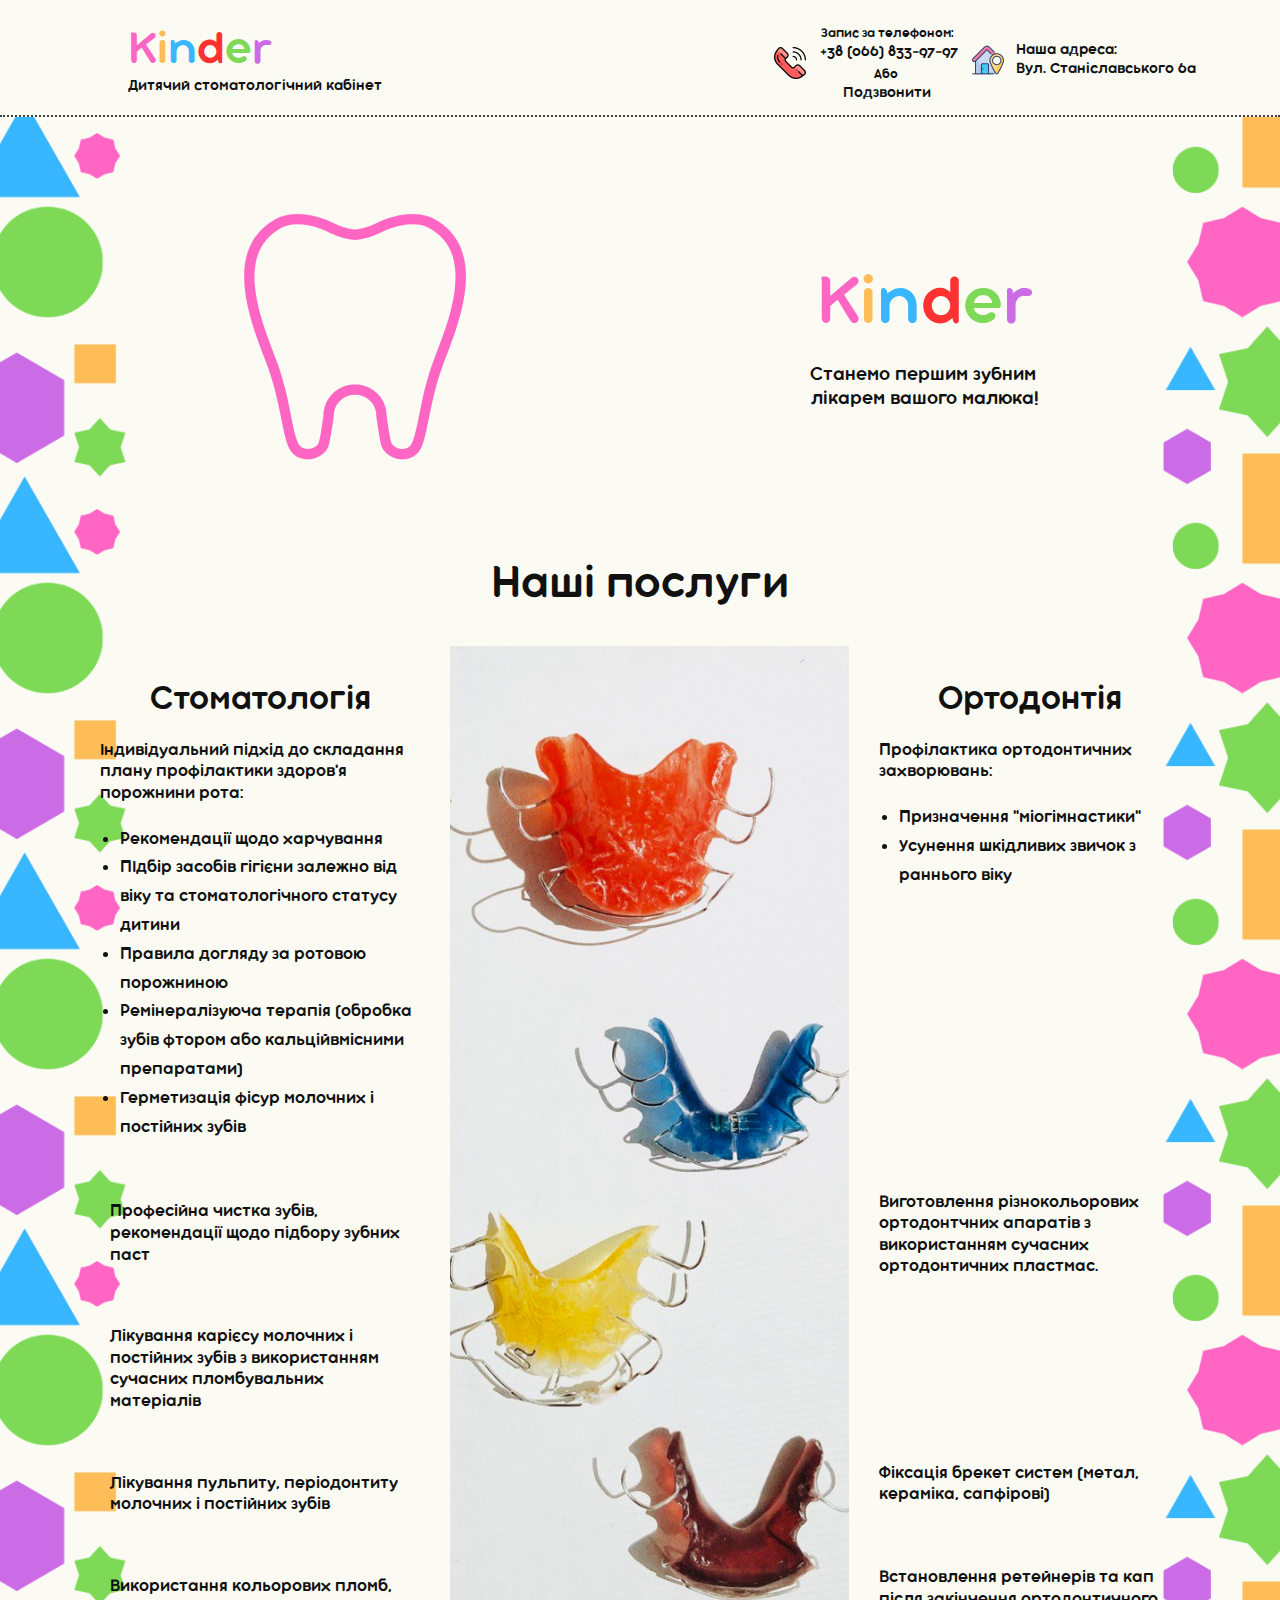
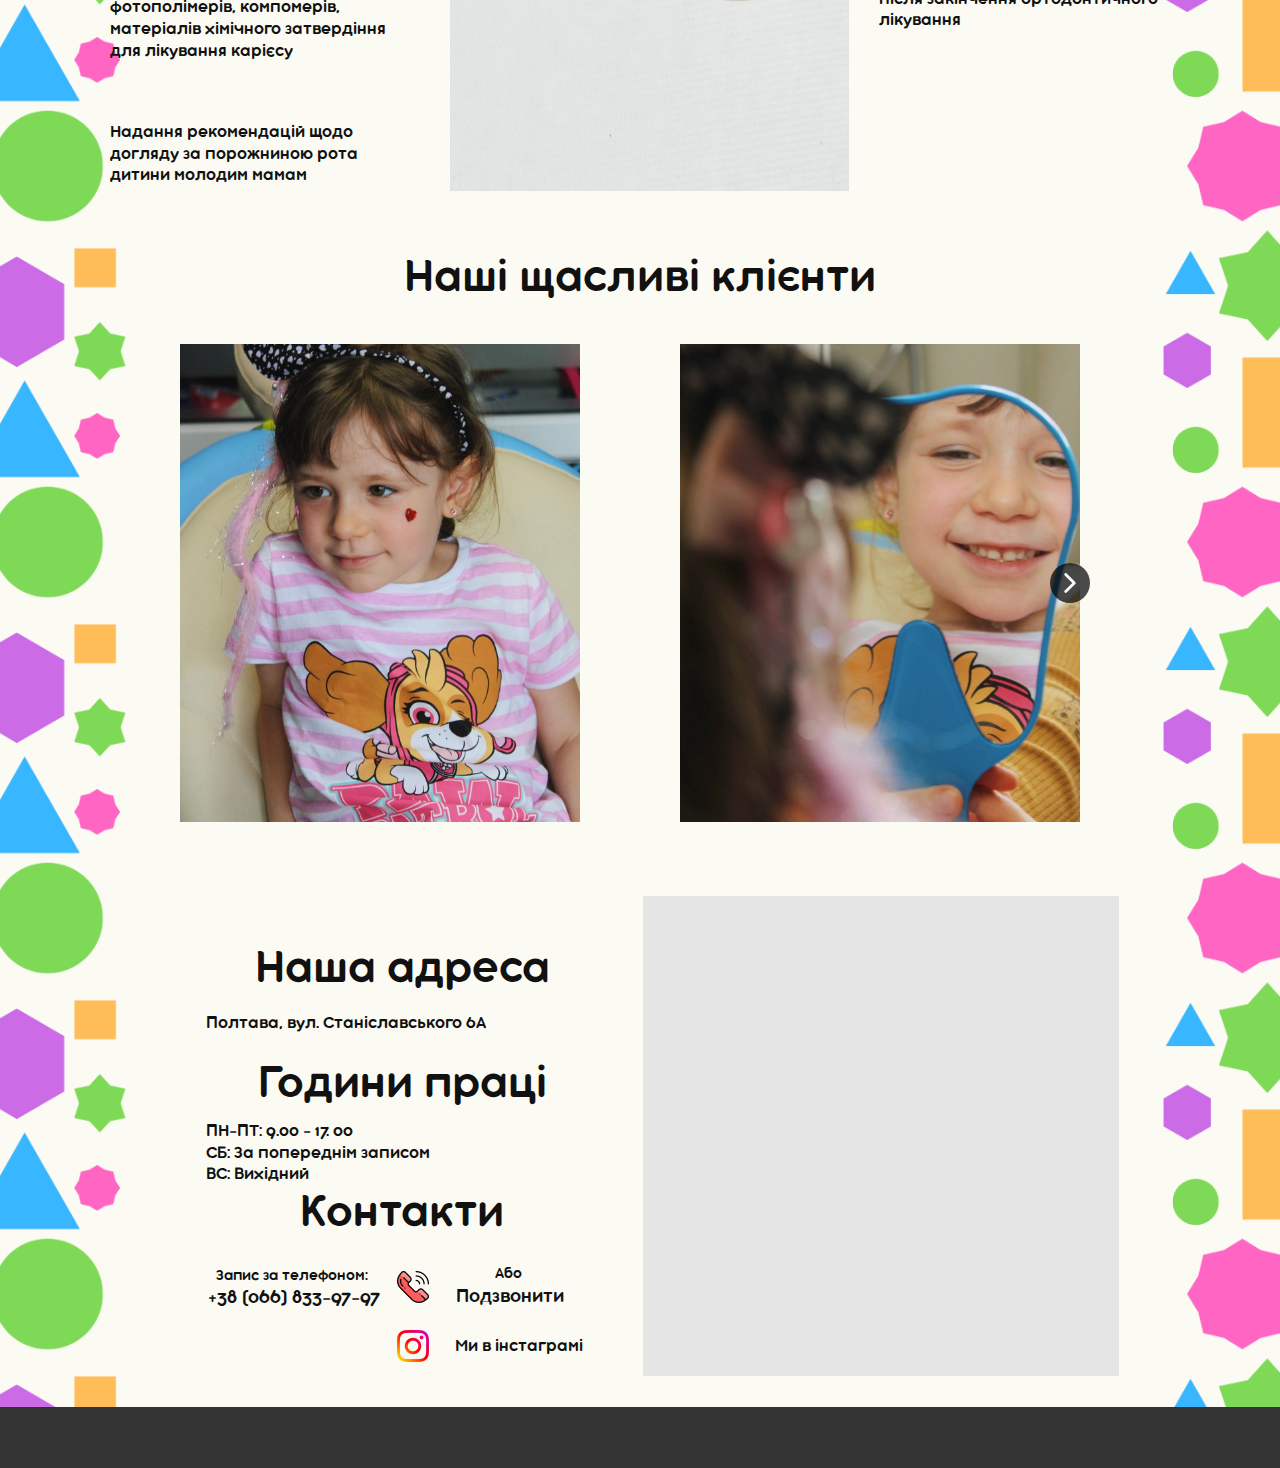
==== commit 1885f70a: "V3.0" ====
--- a/index.html
+++ b/index.html
@@ -5,7 +5,7 @@
     <meta name="keywords" content="Kinder">
     <meta name="description" content="Kinder - стоматологія і ортодонтія для ваших дітей. Забезпечимо професійний підхід до дитини  і лікування будь-якої зубної проблеми.">
     <title>Дитячий стоматологічний кабінет Kinder</title>
-    <link rel="icon" src="favicon.ico">
+    <link rel="icon" href="favicon.ico">
     <link rel="stylesheet" href="nicepage.css" media="screen">
 <link rel="stylesheet" href="Main-page.css" media="screen">
     <script class="u-script" type="text/javascript" src="jquery.js" defer=""></script>
@@ -29,37 +29,52 @@
     <meta name="theme-color" content="#478ac9">
     <meta property="og:type" content="website">
   <meta data-intl-tel-input-cdn-path="intlTelInput/"></head>
-  <body data-home-page="Main-page.html" data-home-page-title="Main page" class="u-body u-image u-image-contain u-xl-mode" data-lang="en" style="background-position: 50% 50%; background-attachment: scroll; background-image: url(&quot;images/Untitleddesign4.png&quot;);"><header class="u-border-2 u-border-grey-75 u-border-no-left u-border-no-right u-border-no-top u-clearfix u-custom-color-1 u-header u-header" id="sec-b100" data-animation-name="" data-animation-duration="0" data-animation-delay="0" data-animation-direction=""><div class="u-clearfix u-sheet u-sheet-1">
+  <body data-home-page="Main-page.html" data-home-page-title="Main page" class="u-body u-image u-image-contain u-xl-mode" data-lang="en" style="background-position: 50% 50%; background-attachment: scroll; background-image: url(&quot;images/Untitleddesign4.png&quot;);"><header class="u-border-2 u-border-grey-75 u-border-no-left u-border-no-right u-border-no-top u-clearfix u-custom-color-1 u-header u-header" id="sec-b100" data-animation-name="" data-animation-duration="0" data-animation-delay="0" data-animation-direction=""><div class="u-clearfix u-sheet u-valign-middle-lg u-sheet-1">
+        <h2 class="u-align-center-xs u-text u-text-default u-text-1">
+          <span class="u-text-custom-color-2">K</span>
+          <span class="u-text-custom-color-3">i</span>
+          <span class="u-text-custom-color-4">n</span>
+          <span class="u-text-custom-color-5">d</span>
+          <span class="u-text-custom-color-6">e</span>
+          <span class="u-text-custom-color-7">r</span>
+        </h2>
         <a href="tel:+380668339797" class="u-active-none u-border-hover-grey-75 u-border-none u-btn u-button-style u-hover-none u-none u-text-body-color u-btn-1">
           <span style="font-size: 0.875rem;">Запис за телефоном:</span>&nbsp;<br>+38 (066) 833-97-97
         </a>
-        <p class="u-text u-text-default u-text-1">
+        <p class="u-text u-text-default u-text-2">
           <a class="u-active-none u-border-none u-btn u-button-link u-button-style u-hover-none u-none u-text-body-color u-btn-2" href="Main-page.html#sec-771d"> Наша адреса:&nbsp;<br>Вул. Станіславського 6а
           </a>
         </p><span class="u-file-icon u-icon u-icon-1"><img src="images/10205841.png" alt=""></span><span class="u-file-icon u-icon u-icon-2" data-href="tel:+380668339797"><img src="images/719703.png" alt=""></span>
-        <a href="tel:+380668339797" class="u-active-none u-border-none u-btn u-button-style u-hidden-sm u-hidden-xs u-hover-none u-none u-text-body-color u-btn-3">
+        <a href="tel:+380668339797" class="u-active-none u-border-none u-btn u-button-style u-hidden-md u-hidden-sm u-hidden-xs u-hover-none u-none u-text-body-color u-btn-3">
           <span style="font-size: 0.875rem;">Або&nbsp;</span>
           <br>Подзвонити
         </a>
-        <p class="u-text u-text-default u-text-2">Дитячий стоматологічний кабінет</p>
-        <img class="u-image u-image-default u-image-1" src="images/shot_230705_000042.png" alt="" data-image-width="303" data-image-height="72">
+        <p class="u-align-center-xs u-text u-text-default u-text-3">Дитячий стоматологічний кабінет</p>
       </div><style class="u-sticky-style" data-style-id="aad6">.u-sticky-fixed.u-sticky-aad6:before, .u-body.u-sticky-fixed .u-sticky-aad6:before {
 borders: top right bottom left !important
 }</style></header>
     <section class="u-clearfix u-section-1" id="sec-a905">
-      <div class="u-clearfix u-sheet u-valign-middle-sm u-valign-middle-xs u-sheet-1">
+      <div class="u-clearfix u-sheet u-valign-middle-lg u-valign-middle-md u-valign-middle-xl u-sheet-1">
         <div class="u-clearfix u-expanded-width u-gutter-0 u-layout-wrap u-layout-wrap-1">
           <div class="u-layout">
             <div class="u-layout-row">
               <div class="u-container-align-center u-container-style u-layout-cell u-size-30 u-layout-cell-1">
-                <div class="u-container-layout u-valign-top-sm u-valign-top-xs u-container-layout-1">
+                <div class="u-container-layout u-container-layout-1">
                   <img class="u-image u-image-contain u-image-default u-preserve-proportions u-image-1" src="images/Untitleddesign2-PhotoRoom.png-PhotoRoom.png" alt="" data-image-width="500" data-image-height="500">
                 </div>
               </div>
               <div class="u-container-style u-layout-cell u-size-30 u-layout-cell-2">
-                <div class="u-container-layout u-container-layout-2">
-                  <img class="u-image u-image-default u-preserve-proportions u-image-2" src="images/shot_230705_000042.png" alt="" data-image-width="303" data-image-height="72">
-                  <p class="u-align-center u-text u-text-default u-text-1">Станемо першим зубним&nbsp;<br>лікарем вашого малюка!
+                <div class="u-container-layout u-valign-middle-sm u-valign-middle-xl u-valign-middle-xs u-container-layout-2">
+                  <h1 class="u-align-center u-text u-text-default u-text-1">
+                    <span class="u-text-custom-color-2">K</span>
+                    <span class="u-text-custom-color-3">i</span>
+                    <span class="u-text-custom-color-4">n</span>
+                    <span class="u-text-custom-color-5">d</span>
+                    <span class="u-text-palette-1-base"></span>
+                    <span class="u-text-custom-color-6">e</span>
+                    <span class="u-text-custom-color-7">r</span>
+                  </h1>
+                  <p class="u-align-center u-text u-text-default u-text-2">Станемо першим зубним&nbsp;<br>лікарем вашого малюка!
                   </p>
                 </div>
               </div>
@@ -78,7 +93,7 @@
                 <div class="u-layout-col">
                   <div class="u-container-style u-layout-cell u-size-10 u-layout-cell-1">
                     <div class="u-container-layout u-valign-top u-container-layout-1">
-                      <h3 class="u-align-center u-text u-text-default u-text-2">Стоматологія</h3>
+                      <h3 class="u-align-center u-text u-text-default u-text-2">Стоматоло​гія</h3>
                       <p class="u-align-left u-text u-text-3">Індивідуальний підхід до складання плану профілактики здоров'я порожнини рота:</p>
                       <ul class="u-align-left u-text u-text-4">
                         <li>Рекомендації щодо харчування</li>
@@ -126,7 +141,7 @@
               <div class="u-size-19-lg u-size-19-xl u-size-20-md u-size-20-sm u-size-20-xs">
                 <div class="u-layout-col">
                   <div class="u-container-style u-layout-cell u-size-15 u-layout-cell-8">
-                    <div class="u-container-layout u-container-layout-8">
+                    <div class="u-container-layout u-valign-top u-container-layout-8">
                       <h3 class="u-align-center u-text u-text-default u-text-10">Ортодонтія</h3>
                       <p class="u-align-left u-text u-text-11">Профілактика ортодонтичних захворювань:&nbsp;<br>
                       </p>
@@ -209,15 +224,15 @@
           <div class="u-gutter-0 u-layout">
             <div class="u-layout-row">
               <div class="u-size-30">
-                <div class="u-layout-col">
+                <div class="u-layout-row">
                   <div class="u-align-left u-container-style u-custom-color-1 u-layout-cell u-left-cell u-size-60 u-layout-cell-1">
                     <div class="u-container-layout u-container-layout-1">
-                      <h2 class="u-align-center u-text u-text-1">Наша адреса</h2>
-                      <p class="u-text u-text-2">Полтава, вул. Станіславського 6А</p>
-                      <h2 class="u-align-center u-text u-text-3">Години праці</h2>
-                      <p class="u-text u-text-4">ПН-ПТ: 9.00 - 17. 00<br>СБ: За попереднім записом<br>ВС: Вихідний
-                      </p>
-                      <h2 class="u-align-center u-text u-text-5">Контакти</h2>
+                      <h2 class="u-align-center u-text u-text-default-xs u-text-1">Наша адреса</h2>
+                      <p class="u-text u-text-default-xs u-text-2">Полтава, вул. Станіславського 6А</p>
+                      <h2 class="u-align-center u-text u-text-default-xs u-text-3">Години праці</h2>
+                      <p class="u-text u-text-default-xs u-text-4">ПН-ПТ: 9.00 - 17. 00<br>СБ: За попереднім записом<br>ВС: Вихідний
+                      </p>
+                      <h2 class="u-align-center u-text u-text-default-xs u-text-5">Контакти</h2>
                       <a href="tel:+380668339797" class="u-active-none u-align-center u-border-hover-grey-75 u-border-none u-btn u-button-style u-hover-none u-none u-text-body-color u-btn-1">
                         <span style="font-size: 1rem;">Запис за телефоном:</span>
                         <span style="font-size: 1rem;">&nbsp;</span>
@@ -262,5 +277,6 @@
     
     
     <footer class="u-align-center u-clearfix u-footer u-grey-80 u-footer" id="sec-2fd0"><div class="u-clearfix u-sheet u-sheet-1"></div></footer>
+    
   
 </body></html>--- a/nicepage.css
+++ b/nicepage.css
@@ -42793,20 +42793,24 @@
 }
 
 .u-header .u-sheet-1 {
-  min-height: 113px;
+  min-height: 108px;
+}
+
+.u-header .u-text-1 {
+  margin: 22px auto 0 58px;
 }
 
 .u-header .u-btn-1 {
   background-image: none;
   line-height: 1.2;
   font-size: 1rem;
-  margin: 28px 252px 0 auto;
+  margin: -52px 252px 0 auto;
   padding: 0;
 }
 
-.u-header .u-text-1 {
+.u-header .u-text-2 {
   font-size: 0.875rem;
-  margin: -28px 13px 0 auto;
+  margin: -21px 14px 0 auto;
 }
 
 .u-header .u-btn-2 {
@@ -42825,7 +42829,7 @@
 .u-header .u-icon-2 {
   width: 32px;
   height: 32px;
-  margin: -32px 405px 0 auto;
+  margin: -29px 404px 0 auto;
   padding: 0;
 }
 
@@ -42833,36 +42837,36 @@
   background-image: none;
   line-height: 1.2;
   font-size: 1rem;
-  margin: -5px 279px 0 auto;
+  margin: -15px 279px 0 auto;
   padding: 0;
 }
 
-.u-header .u-text-2 {
+.u-header .u-text-3 {
   background-image: none;
   font-size: 1rem;
-  margin: -28px auto 0 58px;
-}
-
-.u-header .u-image-1 {
-  width: 180px;
-  height: 43px;
-  margin: -73px auto 51px 58px;
+  margin: -26px auto 20px 58px;
 }
 @media (max-width: 1199px) {
   .u-header .u-sheet-1 {
-    min-height: 150px;
+    min-height: 112px;
+  }
+
+  .u-header .u-text-1 {
+    width: auto;
+    margin-top: 18px;
+    margin-left: 89px;
   }
 
   .u-header .u-btn-1 {
     border-style: solid;
-    margin-top: 36px;
-    margin-right: 237px;
+    margin-top: -54px;
+    margin-right: 238px;
   }
 
-  .u-header .u-text-1 {
+  .u-header .u-text-2 {
     width: auto;
-    margin-top: -6px;
-    margin-right: 24px;
+    margin-top: -16px;
+    margin-right: 25px;
   }
 
   .u-header .u-btn-2 {
@@ -42871,147 +42875,146 @@
 
   .u-header .u-icon-1 {
     margin-top: -32px;
-    margin-right: 193px;
+    margin-right: 192px;
   }
 
   .u-header .u-icon-2 {
-    margin-right: 380px;
+    margin-top: -29px;
+    margin-right: 390px;
   }
 
   .u-header .u-btn-3 {
-    margin-top: -16px;
-    margin-right: 263px;
+    margin-top: -12px;
+    margin-right: 264px;
+  }
+
+  .u-header .u-text-3 {
+    width: auto;
+    margin-top: -25px;
+    margin-bottom: 23px;
+    margin-left: 91px;
+  }
+}
+@media (max-width: 991px) {
+  .u-header .u-sheet-1 {
+    min-height: 106px;
+  }
+
+  .u-header .u-text-1 {
+    margin-top: 20px;
+    margin-left: 39px;
+  }
+
+  .u-header .u-btn-1 {
+    font-size: 0.875rem;
+    margin-top: -52px;
+    margin-right: 78px;
   }
 
   .u-header .u-text-2 {
-    width: auto;
-    margin-left: 91px;
-  }
-
-  .u-header .u-image-1 {
-    margin-top: -72px;
-    margin-bottom: 60px;
-    margin-left: 87px;
-  }
-}
-@media (max-width: 991px) {
-  .u-header .u-btn-1 {
-    font-size: 0.875rem;
-    margin-top: 17px;
-    margin-right: 43px;
-  }
-
-  .u-header .u-text-1 {
-    margin-top: 54px;
-    margin-right: 22px;
+    margin-top: 13px;
+    margin-right: 57px;
   }
 
   .u-header .u-icon-1 {
-    margin-right: 207px;
+    margin-right: 225px;
   }
 
   .u-header .u-icon-2 {
-    margin-top: -97px;
-    margin-right: 207px;
+    margin-top: -77px;
+    margin-right: 225px;
   }
 
   .u-header .u-btn-3 {
     font-size: 0.875rem;
-    margin-top: -17px;
-    margin-right: 73px;
+    margin-top: -8px;
+    margin-right: 161px;
+  }
+
+  .u-header .u-text-3 {
+    margin-top: 20px;
+    margin-bottom: 17px;
+    margin-left: 39px;
+  }
+}
+@media (max-width: 767px) {
+  .u-header .u-sheet-1 {
+    min-height: 100px;
+  }
+
+  .u-header .u-text-1 {
+    margin-left: 20px;
+  }
+
+  .u-header .u-btn-1 {
+    margin-top: -43px;
+    margin-right: 37px;
   }
 
   .u-header .u-text-2 {
-    margin-top: 1px;
-    margin-left: 62px;
+    margin-top: 5px;
+    margin-right: 16px;
   }
 
-  .u-header .u-image-1 {
-    margin-top: -72px;
-    margin-left: 62px;
-  }
-}
-@media (max-width: 767px) {
+  .u-header .u-icon-1 {
+    margin-right: 200px;
+  }
+
+  .u-header .u-icon-2 {
+    margin-top: -68px;
+    margin-right: 200px;
+  }
+
+  .u-header .u-btn-3 {
+    margin-top: -8px;
+    margin-right: 0;
+  }
+
+  .u-header .u-text-3 {
+    margin-top: 11px;
+    margin-bottom: 22px;
+    margin-left: 20px;
+  }
+}
+@media (max-width: 575px) {
   .u-header .u-sheet-1 {
-    min-height: 132px;
+    min-height: 164px;
+  }
+
+  .u-header .u-text-1 {
+    margin-top: 14px;
+    margin-left: auto;
   }
 
   .u-header .u-btn-1 {
-    margin-top: 43px;
-    margin-right: 37px;
+    margin-top: 77px;
+    margin-right: auto;
+    margin-left: 18px;
   }
 
-  .u-header .u-text-1 {
-    margin-top: 6px;
-    margin-right: 16px;
+  .u-header .u-text-2 {
+    margin-top: -31px;
+    margin-right: 13px;
   }
 
   .u-header .u-icon-1 {
-    margin-top: -33px;
-    margin-right: 200px;
+    margin-top: -71px;
+    margin-right: auto;
+    margin-left: 223px;
   }
 
   .u-header .u-icon-2 {
-    margin-top: -69px;
-    margin-right: 200px;
+    width: 30px;
+    height: 30px;
+    margin-top: -31px;
+    margin-right: auto;
+    margin-left: 71px;
   }
 
-  .u-header .u-btn-3 {
-    margin-top: -141px;
-    margin-right: 0;
-  }
-
-  .u-header .u-text-2 {
-    margin-top: 19px;
-    margin-left: 20px;
-  }
-
-  .u-header .u-image-1 {
-    margin-top: -72px;
-    margin-bottom: 58px;
-    margin-left: 52px;
-  }
-}
-@media (max-width: 575px) {
-  .u-header .u-sheet-1 {
-    min-height: 169px;
-  }
-
-  .u-header .u-btn-1 {
-    margin-top: 128px;
-    margin-right: auto;
-    margin-left: 17px;
-  }
-
-  .u-header .u-text-1 {
-    margin-top: -32px;
-    margin-right: 13px;
-  }
-
-  .u-header .u-icon-1 {
-    margin-top: -64px;
-    margin-right: 76px;
-  }
-
-  .u-header .u-icon-2 {
-    margin-top: -32px;
-    margin-right: auto;
-    margin-left: 74px;
-  }
-
-  .u-header .u-btn-3 {
-    margin-top: -141px;
-  }
-
-  .u-header .u-text-2 {
-    margin-top: -56px;
-    margin-left: 0;
-  }
-
-  .u-header .u-image-1 {
-    margin-top: -67px;
+  .u-header .u-text-3 {
+    margin-top: -66px;
+    margin-left: auto;
     margin-bottom: 60px;
-    margin-left: 0;
   }
 }
  .u-footer {
--- a/Main-page.css
+++ b/Main-page.css
@@ -1,5 +1,5 @@
 .u-section-1 .u-sheet-1 {
-  min-height: 385px;
+  min-height: 436px;
 }
 
 .u-section-1 .u-layout-wrap-1 {
@@ -8,7 +8,7 @@
 }
 
 .u-section-1 .u-layout-cell-1 {
-  min-height: 385px;
+  min-height: 436px;
 }
 
 .u-section-1 .u-container-layout-1 {
@@ -18,7 +18,7 @@
 .u-section-1 .u-image-1 {
   width: 250px;
   height: 250px;
-  margin: 28px auto 0;
+  margin: 64px auto 0;
 }
 
 .u-section-1 .u-layout-cell-2 {
@@ -26,28 +26,25 @@
 }
 
 .u-section-1 .u-container-layout-2 {
-  padding: 30px 20px;
-}
-
-.u-section-1 .u-image-2 {
-  width: 181px;
-  height: 43px;
-  margin: 99px auto 0;
+  padding: 30px 0;
 }
 
 .u-section-1 .u-text-1 {
+  margin: 0 auto;
+}
+
+.u-section-1 .u-text-2 {
   font-size: 1.25rem;
   margin: 22px auto 0;
 }
 
 @media (max-width: 1199px) {
   .u-section-1 .u-sheet-1 {
-    min-height: 341px;
+    min-height: 360px;
   }
 
   .u-section-1 .u-layout-wrap-1 {
     position: relative;
-    margin-bottom: 10px;
   }
 
   .u-section-1 .u-layout-cell-1 {
@@ -66,34 +63,39 @@
     padding-top: 0;
     padding-bottom: 0;
   }
+
+  .u-section-1 .u-text-1 {
+    width: auto;
+    margin-top: 95px;
+  }
+
+  .u-section-1 .u-text-2 {
+    width: auto;
+    margin-top: 25px;
+  }
 }
 
 @media (max-width: 991px) {
   .u-section-1 .u-sheet-1 {
-    min-height: 377px;
+    min-height: 412px;
   }
 
   .u-section-1 .u-layout-cell-2 {
     min-height: 100px;
   }
-
-  .u-section-1 .u-container-layout-2 {
-    padding-left: 0;
-    padding-right: 0;
-  }
 }
 
 @media (max-width: 767px) {
   .u-section-1 .u-sheet-1 {
-    min-height: 489px;
+    min-height: 556px;
   }
 
   .u-section-1 .u-layout-wrap-1 {
-    margin-bottom: 0;
+    margin-top: 58px;
   }
 
   .u-section-1 .u-layout-cell-1 {
-    min-height: 287px;
+    min-height: 280px;
   }
 
   .u-section-1 .u-container-layout-1 {
@@ -106,25 +108,26 @@
   }
 
   .u-section-1 .u-layout-cell-2 {
-    min-height: 169px;
-  }
-
-  .u-section-1 .u-image-2 {
-    margin-top: 33px;
-    margin-right: 174px;
+    min-height: 190px;
   }
 
   .u-section-1 .u-text-1 {
+    margin-top: 0;
+  }
+
+  .u-section-1 .u-text-2 {
     font-size: 1rem;
-    width: auto;
-    margin-top: 24px;
-    margin-right: 172px;
   }
 }
 
 @media (max-width: 575px) {
   .u-section-1 .u-sheet-1 {
-    min-height: 406px;
+    min-height: 458px;
+  }
+
+  .u-section-1 .u-layout-wrap-1 {
+    margin-top: 16px;
+    margin-bottom: 40px;
   }
 
   .u-section-1 .u-layout-cell-1 {
@@ -144,23 +147,13 @@
   .u-section-1 .u-layout-cell-2 {
     min-height: 100px;
   }
-
-  .u-section-1 .u-image-2 {
-    margin-top: 200px;
-    margin-right: 159px;
-  }
-
-  .u-section-1 .u-text-1 {
-    margin-top: -139px;
-    margin-right: 108px;
-  }
 }.u-section-2 .u-sheet-1 {
-  min-height: 1238px;
+  min-height: 1252px;
 }
 
 .u-section-2 .u-text-1 {
-  font-size: 2.25rem;
-  width: 224px;
+  font-size: 3rem;
+  width: 369px;
   margin: 0 auto;
 }
 
@@ -170,7 +163,7 @@
 }
 
 .u-section-2 .u-layout-cell-1 {
-  min-height: 514px;
+  min-height: 519px;
 }
 
 .u-section-2 .u-container-layout-1 {
@@ -419,29 +412,37 @@
     min-height: 1395px;
   }
 
+  .u-section-2 .u-text-1 {
+    font-size: 1.875rem;
+  }
+
   .u-section-2 .u-layout-wrap-1 {
     width: 646px;
     margin-right: auto;
   }
 
   .u-section-2 .u-layout-cell-1 {
-    min-height: 612px;
+    min-height: 623px;
   }
 
   .u-section-2 .u-container-layout-1 {
+    padding-left: 10px;
     padding-right: 10px;
   }
 
   .u-section-2 .u-text-2 {
-    font-size: 1.875rem;
+    width: auto;
+    margin-left: 10px;
   }
 
   .u-section-2 .u-text-3 {
     font-size: 1rem;
+    margin-left: 20px;
   }
 
   .u-section-2 .u-text-4 {
     font-size: 1rem;
+    margin-left: 20px;
   }
 
   .u-section-2 .u-layout-cell-2 {
@@ -510,10 +511,6 @@
 
   .u-section-2 .u-layout-cell-8 {
     min-height: 623px;
-  }
-
-  .u-section-2 .u-text-10 {
-    font-size: 1.875rem;
   }
 
   .u-section-2 .u-text-11 {
@@ -555,11 +552,12 @@
   }
 
   .u-section-2 .u-text-1 {
-    font-size: 1.875rem;
+    font-size: 2.25rem;
   }
 
   .u-section-2 .u-layout-wrap-1 {
     width: 507px;
+    margin-top: 13px;
     margin-bottom: 29px;
   }
 
@@ -570,15 +568,22 @@
   .u-section-2 .u-container-layout-1 {
     padding-top: 10px;
     padding-bottom: 10px;
-    padding-left: 10px;
   }
 
   .u-section-2 .u-text-2 {
+    font-size: 1.875rem;
     width: 186px;
+    margin-left: auto;
+  }
+
+  .u-section-2 .u-text-3 {
+    margin-right: 20px;
+    margin-left: 0;
   }
 
   .u-section-2 .u-text-4 {
-    width: auto;
+    margin-right: 20px;
+    margin-left: 0;
   }
 
   .u-section-2 .u-layout-cell-2 {
@@ -653,7 +658,13 @@
   }
 
   .u-section-2 .u-container-layout-8 {
-    padding: 10px;
+    padding-left: 10px;
+    padding-right: 10px;
+    padding-bottom: 10px;
+  }
+
+  .u-section-2 .u-text-10 {
+    font-size: 1.875rem;
   }
 
   .u-section-2 .u-text-11 {
@@ -703,6 +714,11 @@
     min-height: 1445px;
   }
 
+  .u-section-2 .u-text-1 {
+    font-size: 1.875rem;
+    width: 340px;
+  }
+
   .u-section-2 .u-layout-wrap-1 {
     width: 340px;
   }
@@ -715,6 +731,15 @@
     font-size: 1.5rem;
   }
 
+  .u-section-2 .u-text-3 {
+    margin-right: 0;
+  }
+
+  .u-section-2 .u-text-4 {
+    width: auto;
+    margin-right: 0;
+  }
+
   .u-section-2 .u-layout-cell-2 {
     min-height: 100px;
   }
@@ -740,11 +765,15 @@
   }
 
   .u-section-2 .u-image-1 {
-    min-height: 245px;
+    min-height: 240px;
   }
 
   .u-section-2 .u-layout-cell-8 {
     min-height: 100px;
+  }
+
+  .u-section-2 .u-container-layout-8 {
+    padding-top: 31px;
   }
 
   .u-section-2 .u-text-10 {
@@ -888,36 +917,36 @@
 
 @media (max-width: 1199px) {
   .u-section-3 .u-sheet-1 {
-    min-height: 575px;
+    min-height: 581px;
   }
 
   .u-section-3 .u-gallery-1 {
     height: 403px;
-    width: 840px;
+    width: 815px;
   }
 
   .u-section-3 .u-gallery-item-1 {
-    margin-right: 40px;
+    margin-right: 15px;
   }
 
   .u-section-3 .u-gallery-item-2 {
-    margin-right: 40px;
+    margin-right: 15px;
   }
 
   .u-section-3 .u-gallery-item-3 {
-    margin-right: 40px;
+    margin-right: 15px;
   }
 
   .u-section-3 .u-gallery-item-4 {
-    margin-right: 40px;
+    margin-right: 15px;
   }
 
   .u-section-3 .u-gallery-item-5 {
-    margin-right: 40px;
+    margin-right: 15px;
   }
 
   .u-section-3 .u-gallery-item-6 {
-    margin-right: 40px;
+    margin-right: 15px;
   }
 
   .u-section-3 .u-back-image-6 {
@@ -1014,63 +1043,63 @@
 }
 
 .u-section-4 .u-container-layout-1 {
-  padding: 20px 60px 20px 24px;
+  padding: 15px 24px;
 }
 
 .u-section-4 .u-text-1 {
   font-size: 3rem;
-  margin: 25px 0 0;
+  margin: 30px auto 0;
 }
 
 .u-section-4 .u-text-2 {
-  margin: 21px 0 0;
+  margin: 18px auto 0 18px;
 }
 
 .u-section-4 .u-text-3 {
   font-size: 3rem;
-  margin: 20px 0 0;
+  margin: 23px auto 0;
 }
 
 .u-section-4 .u-text-4 {
   background-image: none;
-  margin: 11px 0 0;
+  margin: 11px auto 0 18px;
 }
 
 .u-section-4 .u-text-5 {
   font-size: 3rem;
-  margin: 0;
+  margin: 0 auto;
 }
 
 .u-section-4 .u-btn-1 {
   background-image: none;
   line-height: 1.2;
   font-size: 1.125rem;
-  margin: 25px 259px 0 18px;
+  margin: 26px auto 0 20px;
   padding: 0;
 }
 
 .u-section-4 .u-btn-2 {
   background-image: none;
   line-height: 1.2;
-  margin: -43px 64px 0 auto;
+  margin: -45px 52px 0 auto;
   padding: 0;
 }
 
 .u-section-4 .u-icon-1 {
   width: 32px;
   height: 32px;
-  margin: -38px auto 0 209px;
+  margin: -37px auto 0 209px;
   padding: 0;
 }
 
 .u-section-4 .u-icon-2 {
   width: 32px;
   height: 32px;
-  margin: 32px auto 0 209px;
+  margin: 27px 187px 0 auto;
 }
 
 .u-section-4 .u-text-6 {
-  margin: -26px 50px 0 auto;
+  margin: -27px 33px 0 auto;
 }
 
 .u-section-4 .u-btn-3 {
@@ -1084,7 +1113,7 @@
 }
 
 .u-section-4 .u-container-layout-2 {
-  padding: 20px;
+  padding: 20px 20px 20px 3px;
 }
 
 .u-section-4 .u-map-1 {
@@ -1098,72 +1127,63 @@
   }
 
   .u-section-4 .u-layout-wrap-1 {
-    width: 840px;
+    width: 828px;
+    margin-bottom: 38px;
+    margin-left: 50px;
   }
 
   .u-section-4 .u-layout-cell-1 {
-    min-height: 474px;
+    min-height: 467px;
   }
 
   .u-section-4 .u-container-layout-1 {
-    padding-left: 16px;
     padding-right: 16px;
+    padding-left: 0;
   }
 
   .u-section-4 .u-text-1 {
     font-size: 2.25rem;
-    position: relative;
+    margin-top: 0;
+  }
+
+  .u-section-4 .u-text-2 {
     margin-left: 33px;
-    margin-right: 33px;
-  }
-
-  .u-section-4 .u-text-2 {
-    position: relative;
-    margin-left: 33px;
-    margin-right: 33px;
-  }
-
-  .u-section-4 .u-text-3 {
-    margin-left: 33px;
-    margin-right: 33px;
   }
 
   .u-section-4 .u-text-4 {
     margin-left: 33px;
-    margin-right: 33px;
-  }
-
-  .u-section-4 .u-text-5 {
+  }
+
+  .u-section-4 .u-btn-1 {
+    font-size: 0.625rem;
+    margin-top: 14px;
     margin-left: 33px;
-    margin-right: 33px;
-  }
-
-  .u-section-4 .u-btn-1 {
-    margin-right: 210px;
-    margin-left: 33px;
   }
 
   .u-section-4 .u-btn-2 {
-    margin-right: 62px;
+    margin-top: 50px;
+    margin-right: auto;
+    margin-left: 65px;
   }
 
   .u-section-4 .u-icon-1 {
-    margin-right: 191px;
-    margin-left: auto;
+    margin-top: -83px;
+    margin-left: 104px;
   }
 
   .u-section-4 .u-icon-2 {
-    margin-top: 33px;
-    margin-right: 191px;
-    margin-left: auto;
+    margin-top: -34px;
+    margin-right: 79px;
   }
 
   .u-section-4 .u-text-6 {
-    margin-top: -27px;
+    width: auto;
+    margin-top: -61px;
+    margin-right: 31px;
   }
 
   .u-section-4 .u-layout-cell-2 {
-    min-height: 474px;
+    min-height: 467px;
   }
 
   .u-section-4 .u-container-layout-2 {
@@ -1178,6 +1198,7 @@
 
   .u-section-4 .u-layout-wrap-1 {
     width: 667px;
+    margin-left: 0;
     margin-bottom: 46px;
   }
 
@@ -1186,55 +1207,43 @@
   }
 
   .u-section-4 .u-text-1 {
-    margin-left: 3px;
-    margin-right: 3px;
+    position: relative;
   }
 
   .u-section-4 .u-text-2 {
-    margin-left: 3px;
-    margin-right: 3px;
-  }
-
-  .u-section-4 .u-text-3 {
-    margin-left: 3px;
-    margin-right: 3px;
+    position: relative;
+    margin-left: 6px;
   }
 
   .u-section-4 .u-text-4 {
-    margin-left: 3px;
-    margin-right: 3px;
-  }
-
-  .u-section-4 .u-text-5 {
-    margin-left: 3px;
-    margin-right: 3px;
+    margin-left: 6px;
   }
 
   .u-section-4 .u-btn-1 {
-    margin-top: 31px;
-    margin-right: 41px;
-    margin-left: auto;
+    margin-top: 11px;
+    margin-left: 80px;
   }
 
   .u-section-4 .u-btn-2 {
-    margin-top: 13px;
-    margin-right: 75px;
+    margin-top: 12px;
+    margin-left: 103px;
   }
 
   .u-section-4 .u-icon-1 {
     margin-top: -65px;
+    margin-left: 40px;
+  }
+
+  .u-section-4 .u-icon-2 {
+    margin-top: 59px;
     margin-right: auto;
-    margin-left: 53px;
-  }
-
-  .u-section-4 .u-icon-2 {
-    margin-top: 53px;
-    margin-right: auto;
-    margin-left: 53px;
+    margin-left: 40px;
   }
 
   .u-section-4 .u-text-6 {
     margin-top: -26px;
+    margin-right: auto;
+    margin-left: 103px;
   }
 
   .u-section-4 .u-layout-cell-2 {
@@ -1253,8 +1262,9 @@
 
   .u-section-4 .u-layout-wrap-1 {
     width: 498px;
-    margin-top: 13px;
-    margin-bottom: 35px;
+    margin-top: 11px;
+    margin-left: auto;
+    margin-bottom: 37px;
   }
 
   .u-section-4 .u-layout-cell-1 {
@@ -1262,58 +1272,55 @@
   }
 
   .u-section-4 .u-container-layout-1 {
-    padding: 15px 0;
+    padding-right: 0;
   }
 
   .u-section-4 .u-text-1 {
     margin-top: 30px;
-    margin-left: 10px;
-    margin-right: 10px;
   }
 
   .u-section-4 .u-text-2 {
     margin-left: 10px;
-    margin-right: 10px;
   }
 
   .u-section-4 .u-text-3 {
     font-size: 2.25rem;
-    margin-left: 10px;
-    margin-right: 10px;
   }
 
   .u-section-4 .u-text-4 {
     margin-left: 10px;
-    margin-right: 10px;
   }
 
   .u-section-4 .u-text-5 {
     font-size: 2.25rem;
-    margin-left: 10px;
-    margin-right: 10px;
   }
 
   .u-section-4 .u-btn-1 {
-    margin-right: 51px;
+    margin-top: 24px;
+    margin-right: 253px;
+    margin-left: auto;
   }
 
   .u-section-4 .u-btn-2 {
-    margin-right: 85px;
+    margin-top: 23px;
+    margin-right: 285px;
+    margin-left: auto;
   }
 
   .u-section-4 .u-icon-1 {
-    margin-left: 74px;
+    margin-right: 436px;
+    margin-left: auto;
   }
 
   .u-section-4 .u-icon-2 {
-    margin-top: 36px;
-    margin-left: 74px;
+    margin-top: -32px;
+    margin-right: 181px;
+    margin-left: auto;
   }
 
   .u-section-4 .u-text-6 {
-    width: auto;
-    margin-top: -21px;
-    margin-right: 74px;
+    margin-right: 35px;
+    margin-left: auto;
   }
 
   .u-section-4 .u-layout-cell-2 {
@@ -1327,74 +1334,83 @@
 
 @media (max-width: 575px) {
   .u-section-4 .u-sheet-1 {
-    min-height: 750px;
+    min-height: 830px;
   }
 
   .u-section-4 .u-layout-wrap-1 {
-    margin-bottom: 53px;
-    width: 340px;
+    width: 100%;
+    margin: 0 0 30px;
   }
 
   .u-section-4 .u-layout-cell-1 {
-    min-height: 100px;
+    min-height: 400px;
+  }
+
+  .u-section-4 .u-container-layout-1 {
+    padding-top: 8px;
+    padding-bottom: 8px;
   }
 
   .u-section-4 .u-text-1 {
     font-size: 3rem;
     width: auto;
     margin-top: 0;
-    margin-left: 0;
-    margin-right: 0;
+    margin-left: 22px;
+    margin-right: 22px;
   }
 
   .u-section-4 .u-text-2 {
-    margin-left: 0;
-    margin-right: 0;
+    width: auto;
+    margin-top: 11px;
+    margin-left: 22px;
   }
 
   .u-section-4 .u-text-3 {
     font-size: 1.875rem;
-    margin-left: 0;
-    margin-right: 0;
+    width: auto;
+    margin-top: 17px;
   }
 
   .u-section-4 .u-text-4 {
-    margin-left: 0;
-    margin-right: 0;
+    width: auto;
+    margin-top: 18px;
+    margin-left: 22px;
   }
 
   .u-section-4 .u-text-5 {
     font-size: 1.875rem;
-    margin-left: 0;
-    margin-right: 0;
+    margin-top: 6px;
   }
 
   .u-section-4 .u-btn-1 {
     margin-top: 14px;
-    margin-right: 32px;
+    margin-right: auto;
   }
 
   .u-section-4 .u-btn-2 {
-    margin-right: 0;
+    margin-right: auto;
+    margin-left: 0;
   }
 
   .u-section-4 .u-icon-1 {
-    margin-top: -32px;
-    margin-left: 79px;
+    margin-top: -39px;
+    margin-right: 359px;
+    margin-left: 18px;
   }
 
   .u-section-4 .u-icon-2 {
     margin-top: 27px;
-    margin-left: 79px;
+    margin-right: 359px;
+    margin-left: 18px;
   }
 
   .u-section-4 .u-text-6 {
-    margin-top: -28px;
-    margin-right: 55px;
+    margin-top: -21px;
+    margin-right: auto;
   }
 
   .u-section-4 .u-layout-cell-2 {
-    min-height: 372px;
+    min-height: 400px;
   }
 }@font-face {
   font-family: 'bubbleboddyneue-regular';
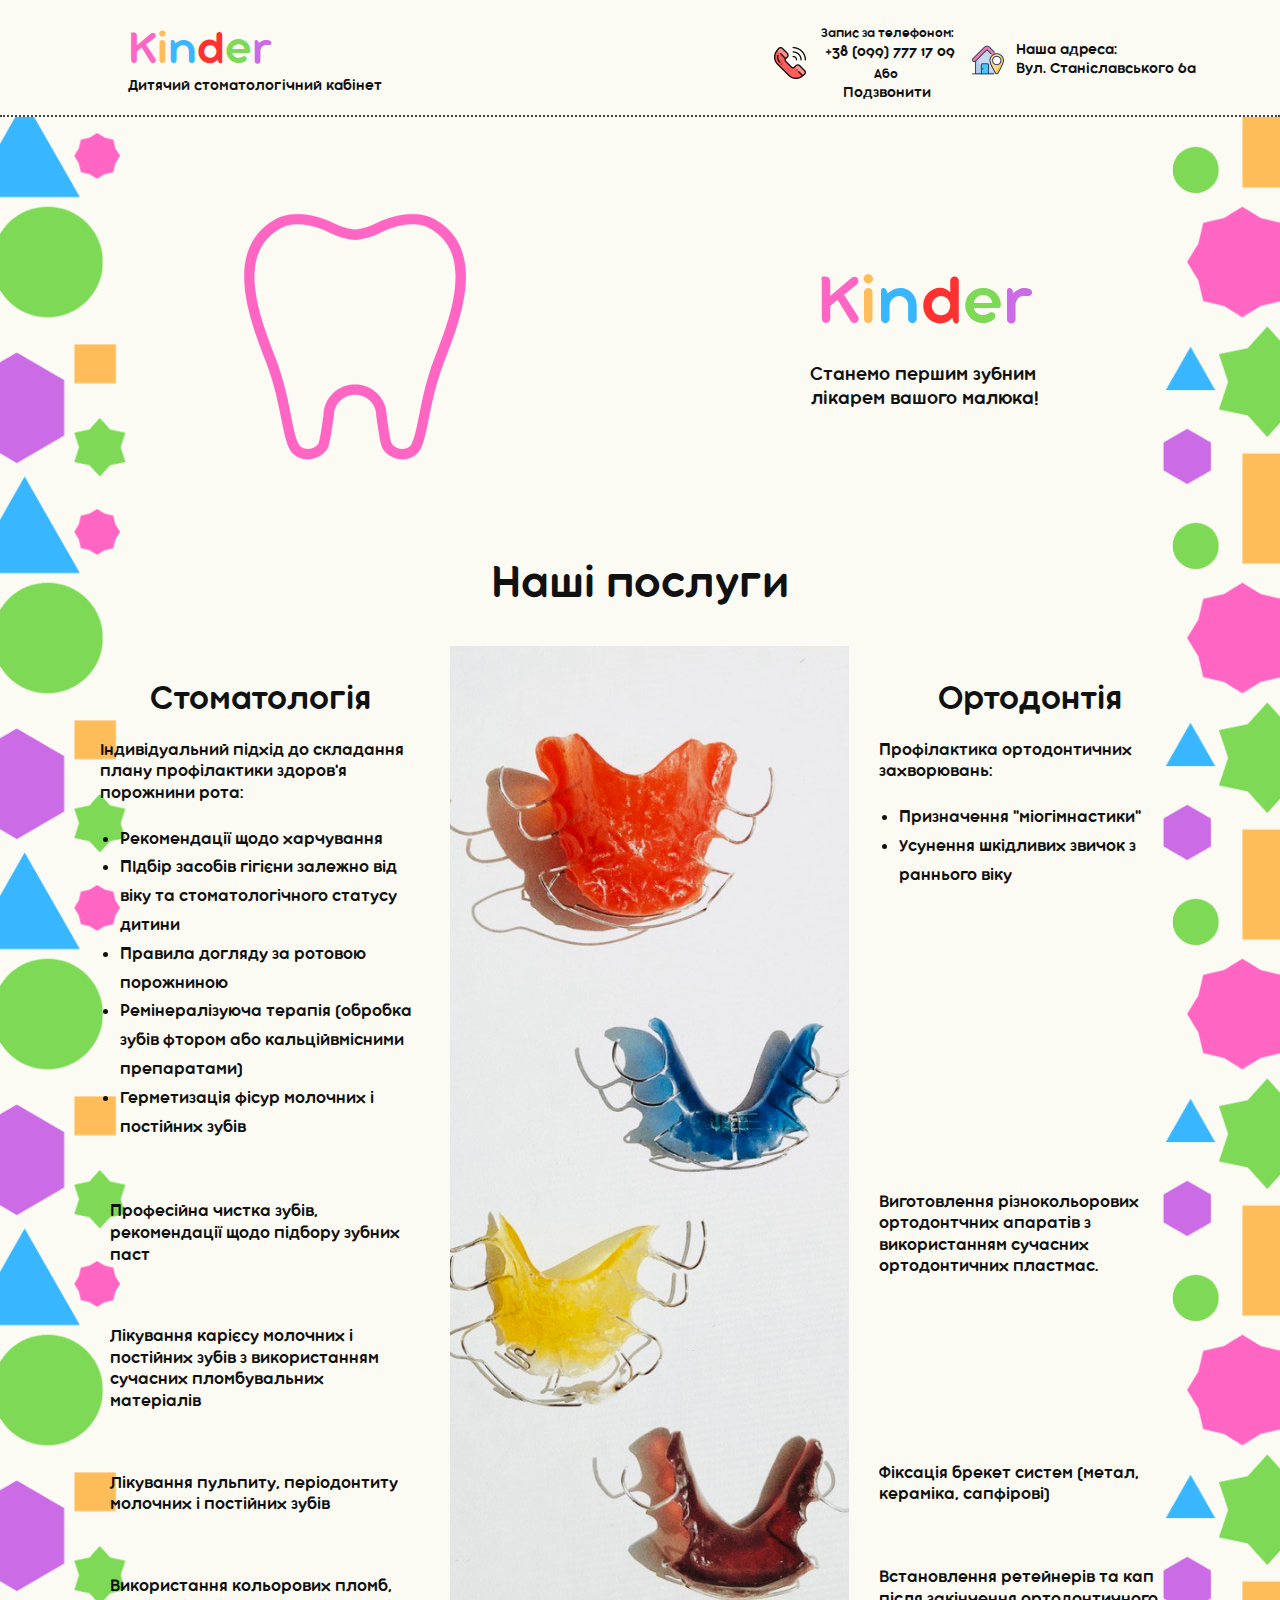
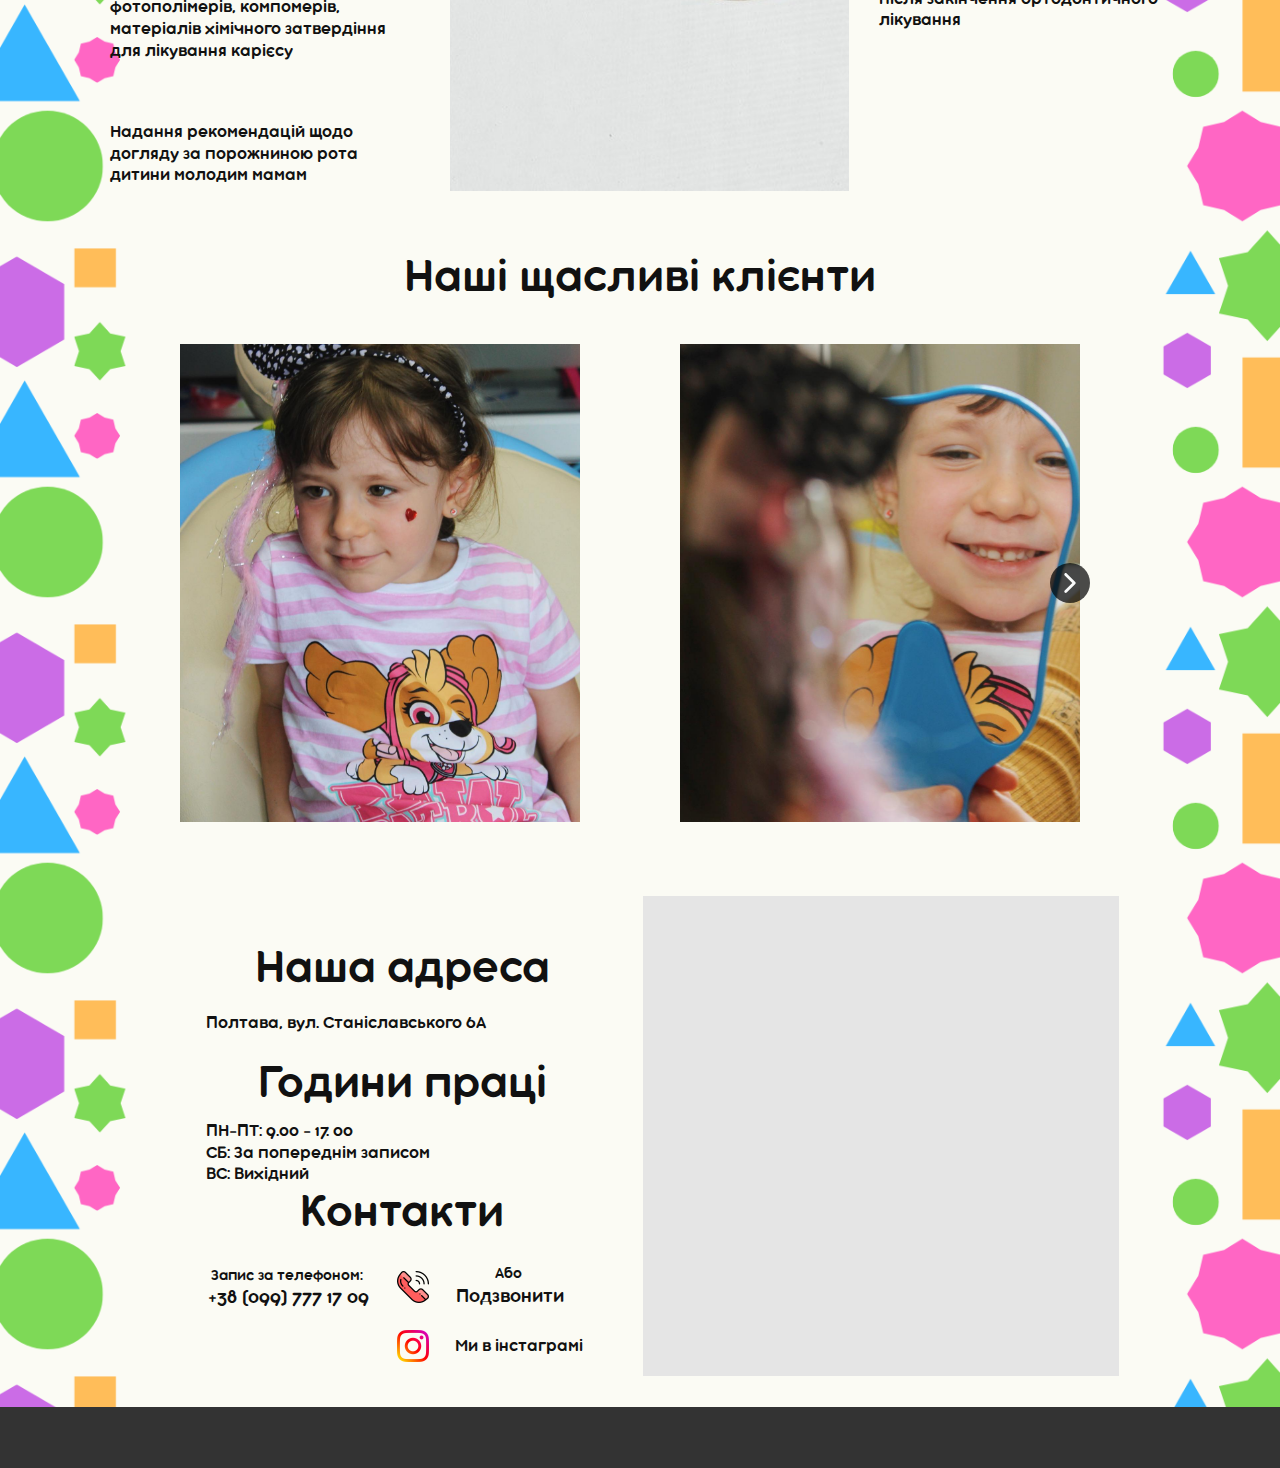
==== commit a555a09f: "Updated phone number" ====
--- a/index.html
+++ b/index.html
@@ -38,8 +38,8 @@
           <span class="u-text-custom-color-6">e</span>
           <span class="u-text-custom-color-7">r</span>
         </h2>
-        <a href="tel:+380668339797" class="u-active-none u-border-hover-grey-75 u-border-none u-btn u-button-style u-hover-none u-none u-text-body-color u-btn-1">
-          <span style="font-size: 0.875rem;">Запис за телефоном:</span>&nbsp;<br>+38 (066) 833-97-97
+        <a href="tel:+380997771709" class="u-active-none u-border-hover-grey-75 u-border-none u-btn u-button-style u-hover-none u-none u-text-body-color u-btn-1">
+          <span style="font-size: 0.875rem;">Запис за телефоном:</span>&nbsp;<br>+38 (099) 777 17 09
         </a>
         <p class="u-text u-text-default u-text-2">
           <a class="u-active-none u-border-none u-btn u-button-link u-button-style u-hover-none u-none u-text-body-color u-btn-2" href="Main-page.html#sec-771d"> Наша адреса:&nbsp;<br>Вул. Станіславського 6а
@@ -237,9 +237,9 @@
                         <span style="font-size: 1rem;">Запис за телефоном:</span>
                         <span style="font-size: 1rem;">&nbsp;</span>
                         <br>
-                        <span style="font-size: 1.25rem;">+38 (066) 833-97-97</span>
+                        <span style="font-size: 1.25rem;">+38 (099) 777 17 09</span>
                       </a>
-                      <a href="tel:+380668339797" class="u-active-none u-align-center u-border-none u-btn u-button-style u-hidden-xs u-hover-none u-none u-btn-2">
+                      <a href="tel:+380997771709" class="u-active-none u-align-center u-border-none u-btn u-button-style u-hidden-xs u-hover-none u-none u-btn-2">
                         <span style="font-size: 1rem;">Або&nbsp;</span>
                         <span style="font-size: 1rem;">
                           <br>
@@ -279,4 +279,4 @@
     <footer class="u-align-center u-clearfix u-footer u-grey-80 u-footer" id="sec-2fd0"><div class="u-clearfix u-sheet u-sheet-1"></div></footer>
     
   
-</body></html>+</body></html>
